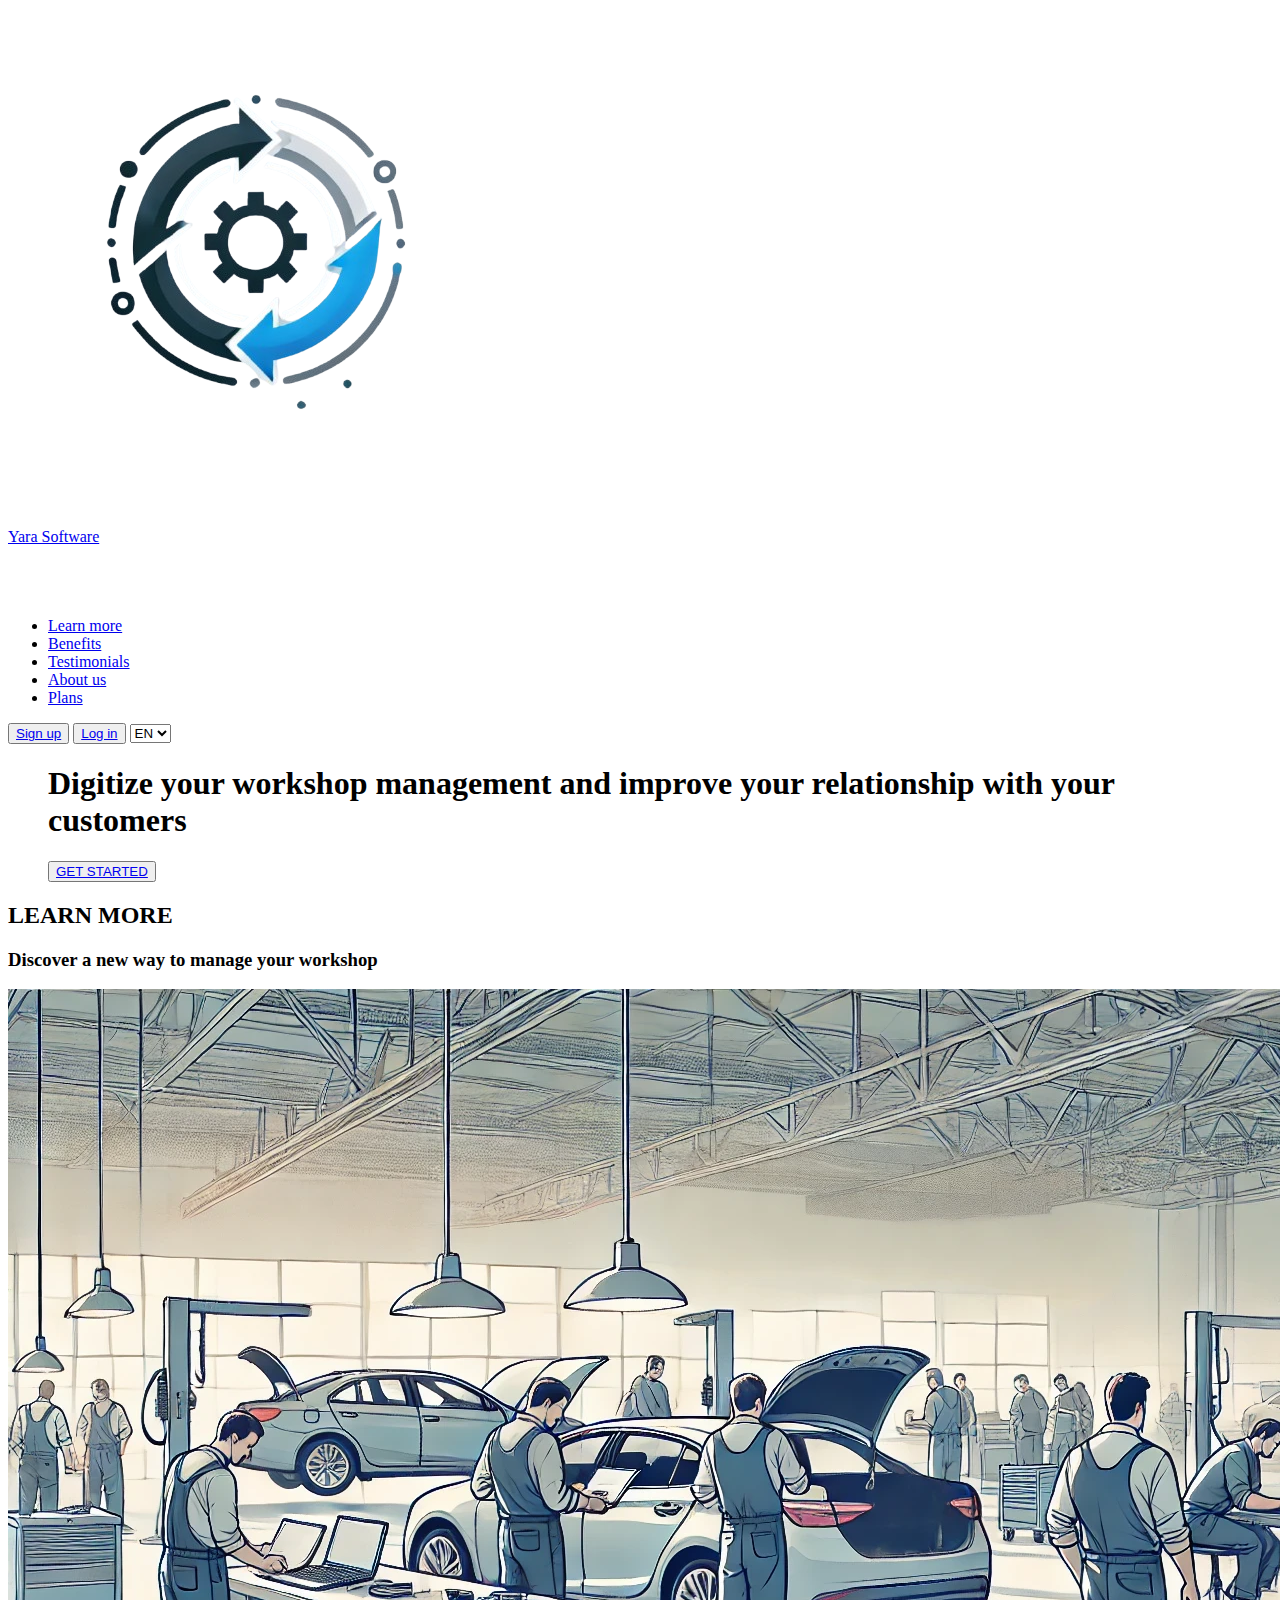
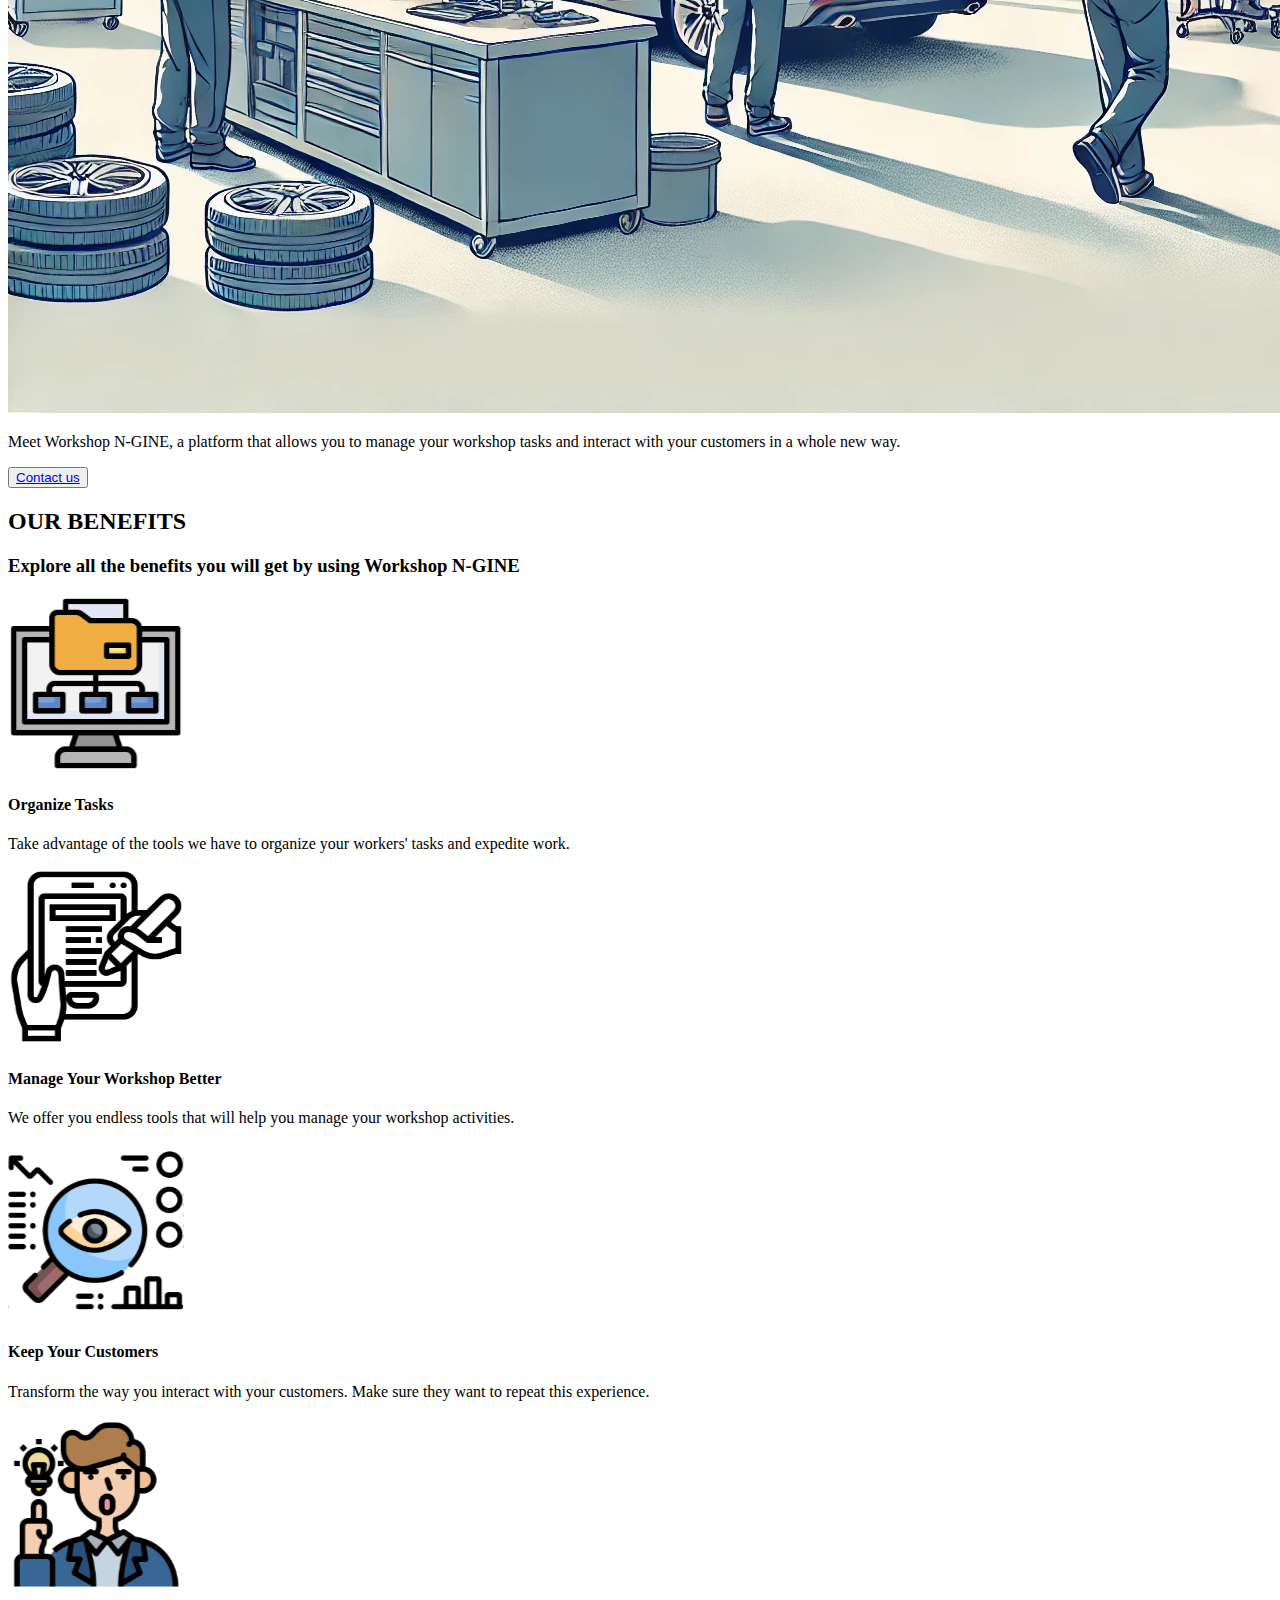
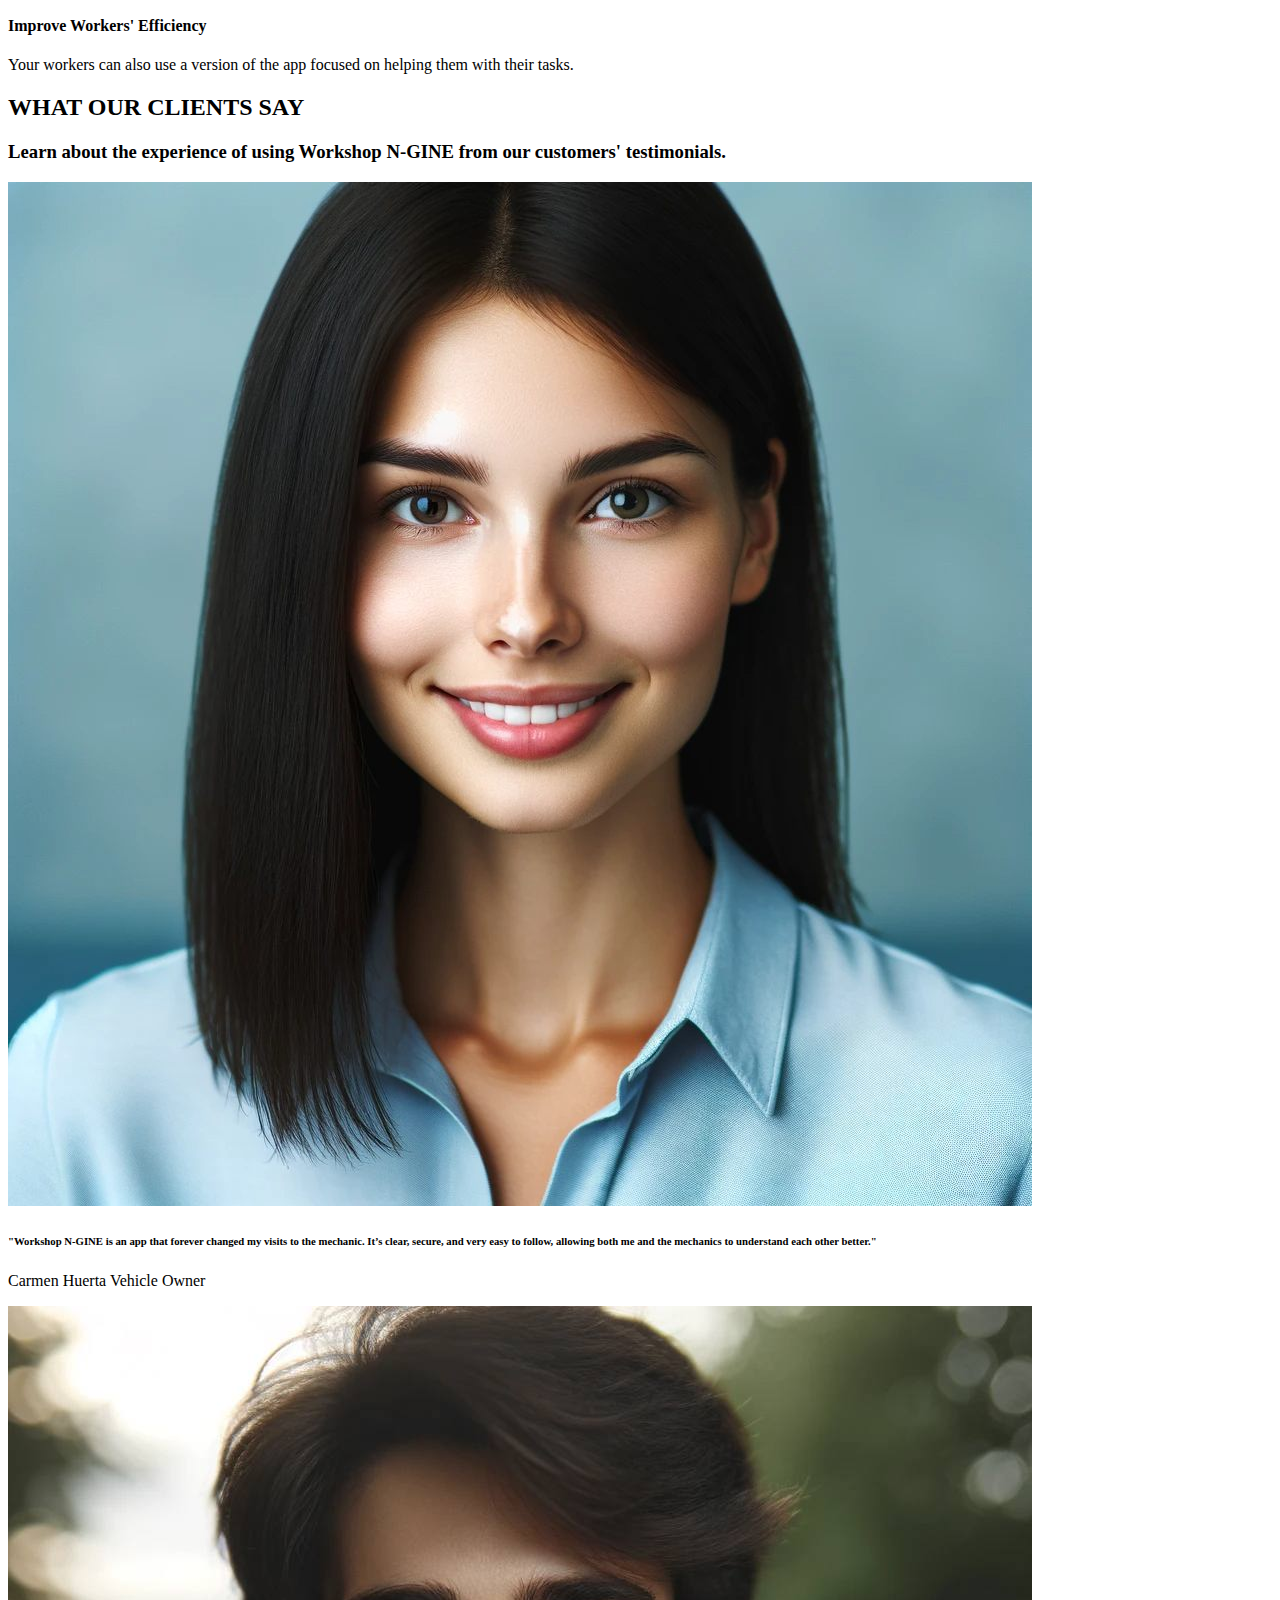
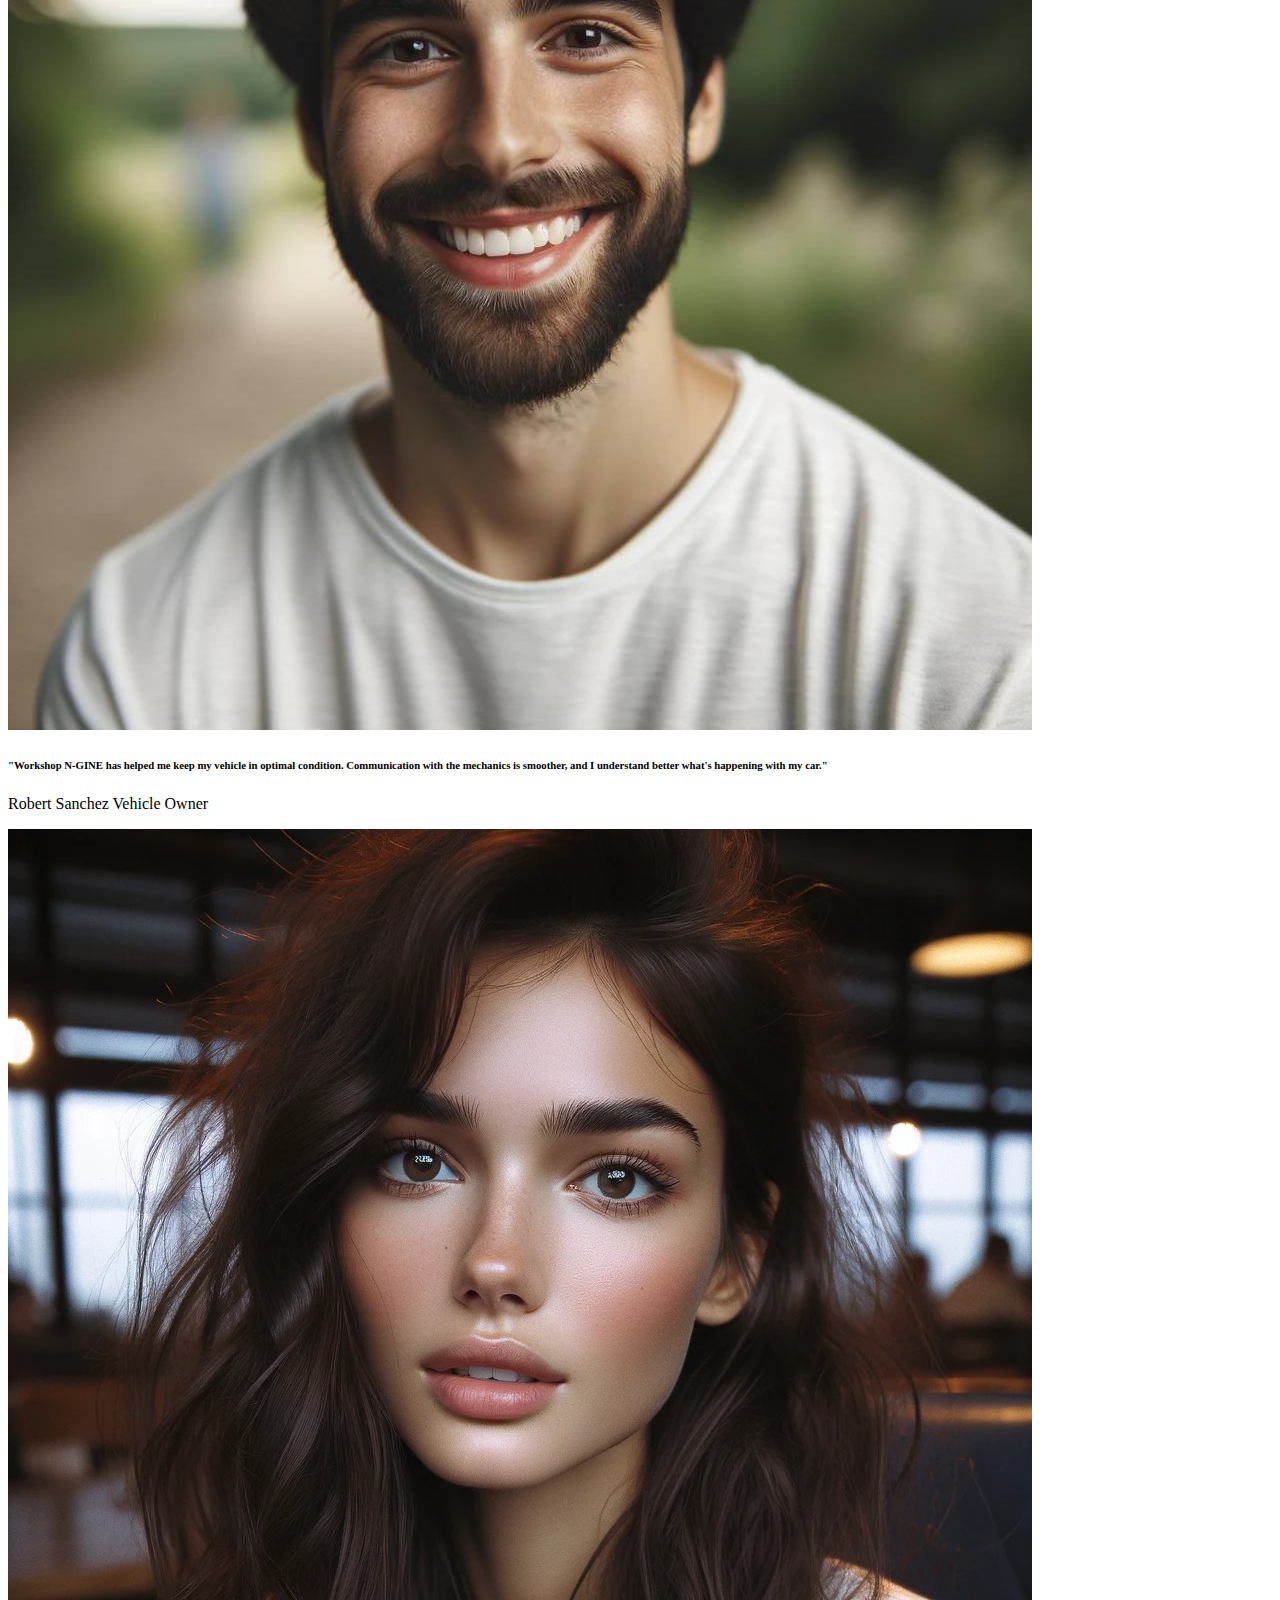
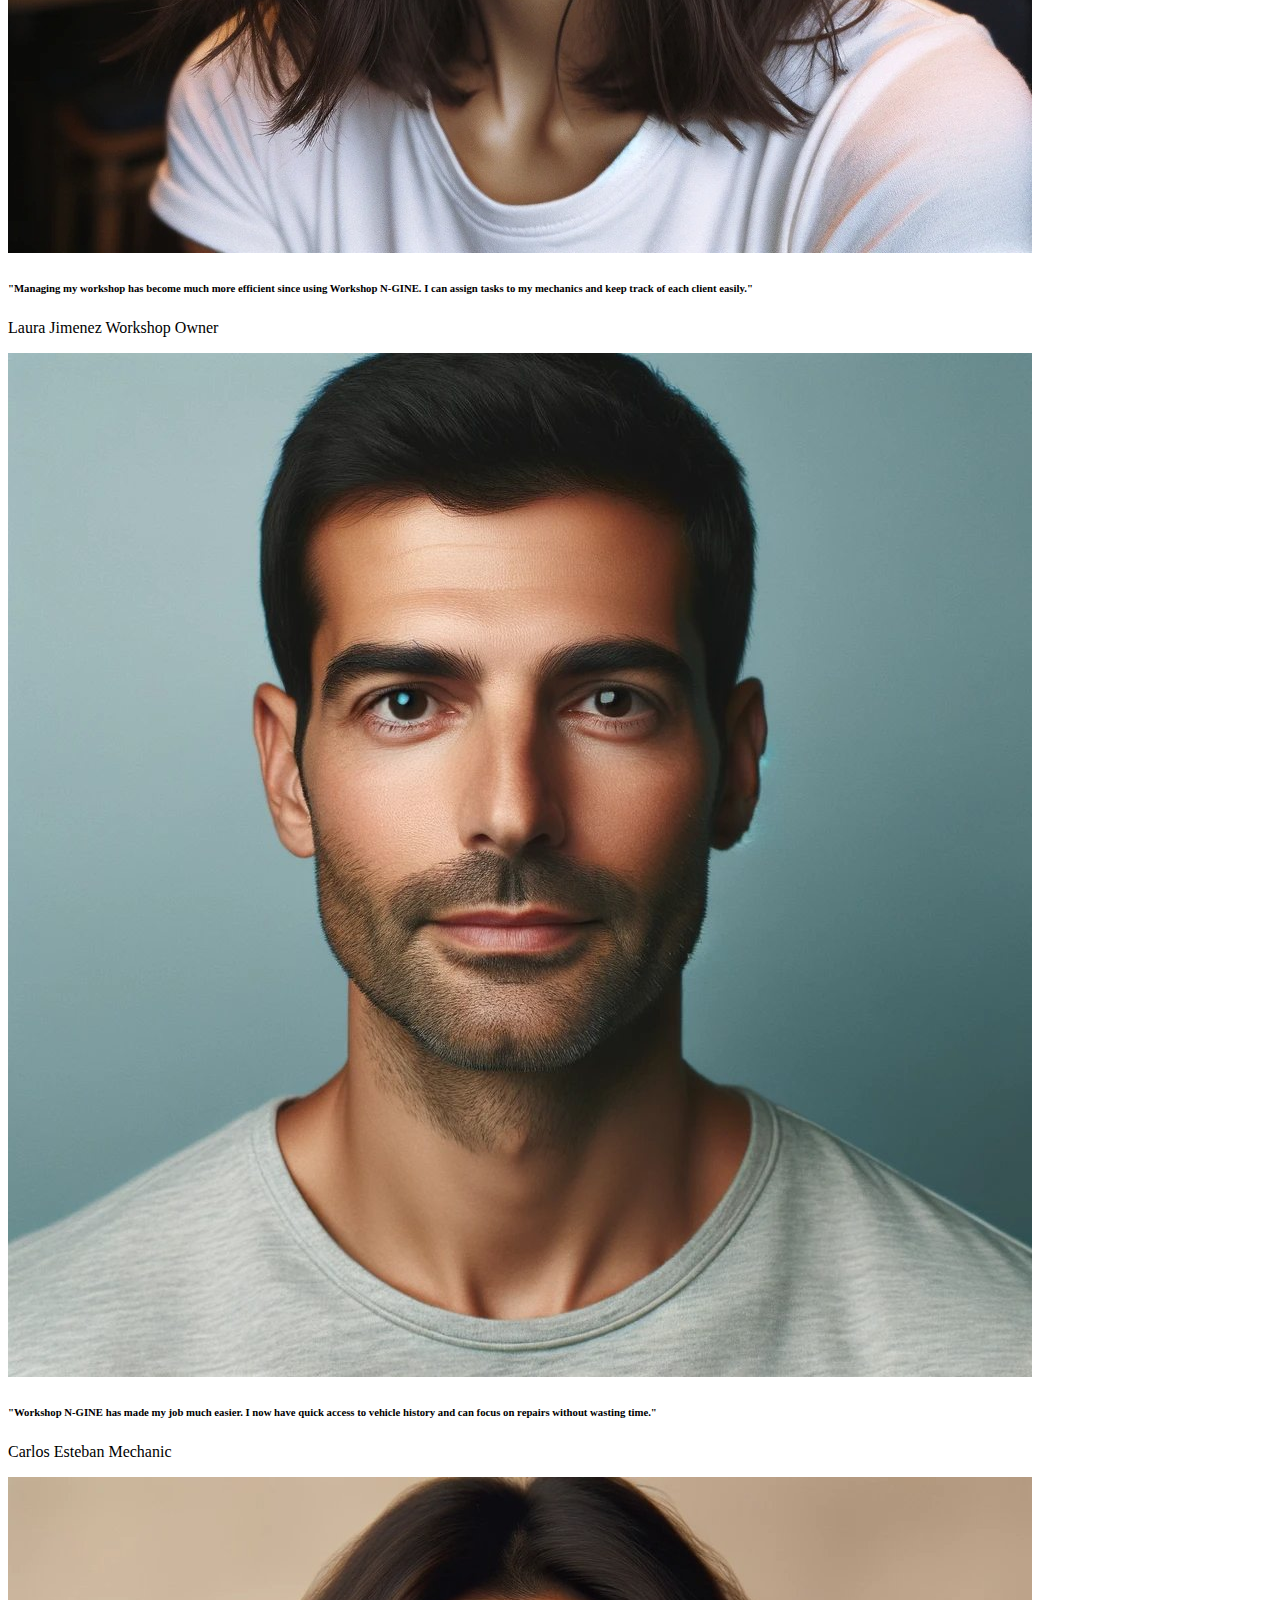
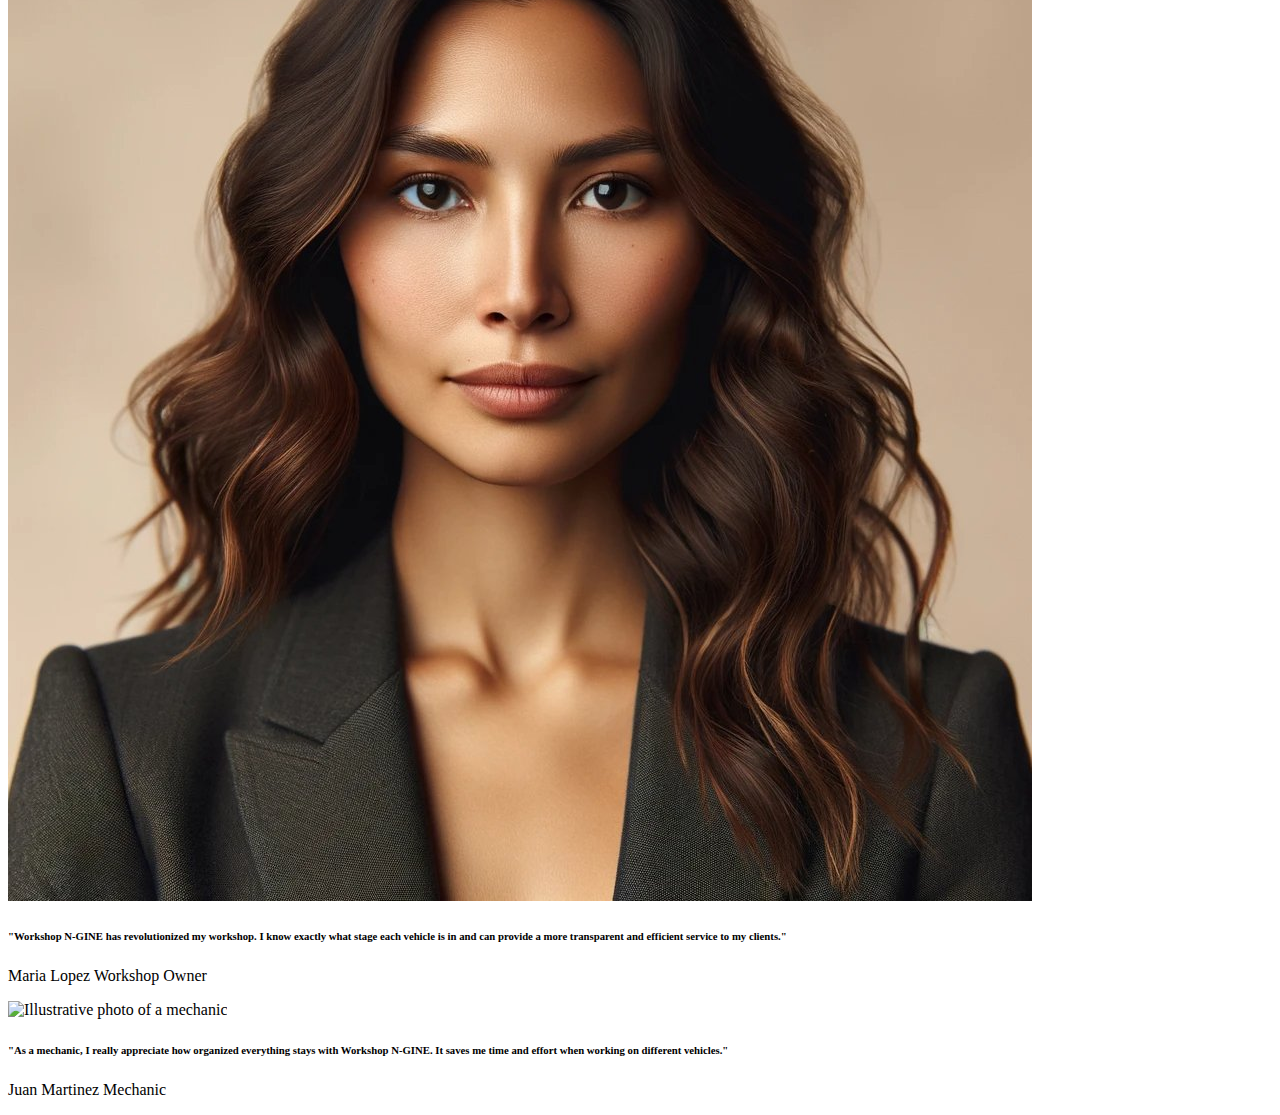
==== public/index.html @ 507a9595 "fix: remove duplicate header tag" ====
<!DOCTYPE html>
<html lang="en">
<head>
    <meta charset="UTF-8">
    <meta name="viewport" content="width=device-width, initial-scale=1.0">
    <meta http-equiv="X-UA-Compatible" content="ie=edge">
    <link rel="stylesheet" href="./css/main.css">
    <link rel="preconnect" href="https://fonts.googleapis.com">
    <link rel="preconnect" href="https://fonts.gstatic.com" crossorigin>
    <link href="https://fonts.googleapis.com/css2?family=Roboto:ital,wght@0,100;0,300;0,400;0,500;0,700;0,900;1,100;1,300;1,400;1,500;1,700;1,900&display=swap" rel="stylesheet">
    <title>Workshop N-GINE</title>
</head>
<body>
    <header class="header"  id="home">
        <nav class="navbar">
            <a class="navbar__logo" href="#home">
                <img src="./assets/img/logo.png" alt="Logo de Workshop N-GINE">
                <p>Yara Software</p>
            </a>
            <img class="navbar__icon-menu" id="display-button" src="./assets/icon/menu.svg" alt="Icon of menu">
            <div class="navbar__complete-list">
                <ul class="navbar__list">
                    <li class="navbar__link"><a href="#learn-more">Learn more</a></li>
                    <li class="navbar__link"><a href="#benefits">Benefits</a></li>
                    <li class="navbar__link"><a href="#testimonials">Testimonials</a></li>
                    <li class="navbar__link"><a href="#about-us">About us</a></li>
                    <li class="navbar__link"><a href="#plan">Plans</a></li>
                </ul>
                <div class="navbar__buttons">
                    <button class="navbar__button navbar__button--white"><a href="/">Sign up</a></button>
                    <button class="navbar__button"><a href="/">Log in</a></button>
                    <label class="language" for="language-select">
                        <select class="language__options" id="language-select">
                            <option class="language__option" value="en">EN</option>
                            <option class="language__option" value="es">ES</option>
                        </select>
                    </label>
                </div>
            </div>
        </nav>
        <figure class="banner">
            <figcaption class="banner__content">
                <h1 class="banner__title">Digitize your workshop management and improve your relationship with your customers</h1>
                <button class="banner__button"><a href="#learn-more">GET STARTED</a></button>
            </figcaption>
        </figure>
    </header>
    <main class="main">
        <section class="know-more" id="learn-more">
            <div class="know-more__header">
                <h2 class="know-more__title">LEARN MORE</h2>
                <h3 class="know-more__subtitle">Discover a new way to manage your workshop</h3>
            </div>
            <img class="know-more__img" src="./assets/img/know-more.webp" alt="Illustrative photo learn more">
            <div class="know-more__content">
                <p class="know-more__info">Meet Workshop N-GINE, a platform that allows you to manage your workshop tasks and interact with your customers in a whole new way.</p>
                <button class="know-more__button"><a href="#contact-us">Contact us</a></button>
            </div>
        </section>
        <section class="our-benefits"  id="benefits">
            <div class="our-benefits__container">
                <div class="our-benefits__header">
                    <h2 class="our-benefits__title">OUR BENEFITS</h2>
                    <h3 class="our-benefits__subtitle">Explore all the benefits you will get by using Workshop N-GINE</h3>
                </div>
                <div class="our-benefits__content">
                    <article class="our-benefits__card">
                        <img class="our-benefits__card-img" src="./assets/img/organize-tasks.svg" alt="illustrative photo of the benefit of organizing tasks">
                        <h4 class="our-benefits__card-title">Organize Tasks</h4>
                        <p class="our-benefits__card-info">Take advantage of the tools we have to organize your workers' tasks and expedite work.</p>
                    </article>
                    <article class="our-benefits__card">
                        <img class="our-benefits__card-img" src="./assets/img/manage-workshop.svg" alt="illustrative photo of the benefit of managing the workshop improvement">
                        <h4 class="our-benefits__card-title">Manage Your Workshop Better</h4>
                        <p class="our-benefits__card-info">We offer you endless tools that will help you manage your workshop activities.</p>
                    </article>
                    <article class="our-benefits__card">
                        <img class="our-benefits__card-img" src="./assets/img/keep-clients.svg" alt="illustrative photo of the benefit of retaining customers">
                        <h4 class="our-benefits__card-title">Keep Your Customers</h4>
                        <p class="our-benefits__card-info">Transform the way you interact with your customers. Make sure they want to repeat this experience.</p>
                    </article>
                    <article class="our-benefits__card">
                        <img class="our-benefits__card-img" src="./assets/img/improve-worker-efficiency.svg" alt="illustrative photo of the benefit of improving mechanics' efficiency">
                        <h4 class="our-benefits__card-title">Improve Workers' Efficiency</h4>
                        <p class="our-benefits__card-info">Your workers can also use a version of the app focused on helping them with their tasks.</p>
                    </article>
                </div>
            </div>
        </section>
        <section class="testimonials" id="testimonials">
            <div class="testimonials__header">
                <h2 class="testimonials__title">WHAT OUR CLIENTS SAY</h2>
                <h3 class="testimonials__subtitle">Learn about the experience of using Workshop N-GINE from our customers' testimonials.</h3>
            </div>
            <div class="testimonials__content">
                <article class="testimonials__card">
                    <img class="testimonials__person-photo" src="./assets/img/testimonial1.jpg" alt="Illustrative photo of a beneficiary">
                    <h6 class="testimonials__comment">"Workshop N-GINE is an app that forever changed my visits to the mechanic. It’s clear, secure, and very easy to follow, allowing both me and the mechanics to understand each other better."</h6>
                    <p class="testimonials__person">
                        <span>Carmen Huerta</span>
                        <span>Vehicle Owner</span>
                    </p>
                </article>
                <article class="testimonials__card">
                    <img class="testimonials__person-photo" src="./assets/img/testimonial2.jpg" alt="Illustrative photo of a vehicle owner">
                    <h6 class="testimonials__comment">"Workshop N-GINE has helped me keep my vehicle in optimal condition. Communication with the mechanics is smoother, and I understand better what's happening with my car."</h6>
                    <p class="testimonials__person">
                        <span>Robert Sanchez</span>
                        <span>Vehicle Owner</span>
                    </p>
                </article>
                <article class="testimonials__card">
                    <img class="testimonials__person-photo" src="./assets/img/testimonial3.jpg" alt="Illustrative photo of a workshop owner">
                    <h6 class="testimonials__comment">"Managing my workshop has become much more efficient since using Workshop N-GINE. I can assign tasks to my mechanics and keep track of each client easily."</h6>
                    <p class="testimonials__person">
                        <span>Laura Jimenez</span>
                        <span>Workshop Owner</span>
                    </p>
                </article>
                <article class="testimonials__card">
                    <img class="testimonials__person-photo" src="./assets/img/testimonial4.jpg" alt="Illustrative photo of a mechanic">
                    <h6 class="testimonials__comment">"Workshop N-GINE has made my job much easier. I now have quick access to vehicle history and can focus on repairs without wasting time."</h6>
                    <p class="testimonials__person">
                        <span>Carlos Esteban</span>
                        <span>Mechanic</span>
                    </p>
                </article>
                <article class="testimonials__card">
                    <img class="testimonials__person-photo" src="./assets/img/testimonial5.jpg" alt="Illustrative photo of a workshop owner">
                    <h6 class="testimonials__comment">"Workshop N-GINE has revolutionized my workshop. I know exactly what stage each vehicle is in and can provide a more transparent and efficient service to my clients."</h6>
                    <p class="testimonials__person">
                        <span>Maria Lopez</span>
                        <span>Workshop Owner</span>
                    </p>
                </article>
                <article class="testimonials__card">
                    <img class="testimonials__person-photo" src="https://thispersondoesnotexist.com/" alt="Illustrative photo of a mechanic">
                    <h6 class="testimonials__comment">"As a mechanic, I really appreciate how organized everything stays with Workshop N-GINE. It saves me time and effort when working on different vehicles."</h6>
                    <p class="testimonials__person">
                        <span>Juan Martinez</span>
                        <span>Mechanic</span>
                    </p>
                </article>
            </div>
        </section>
    </main>
    <script type="module" src="./js/main.js"></script>
</body>
</html>
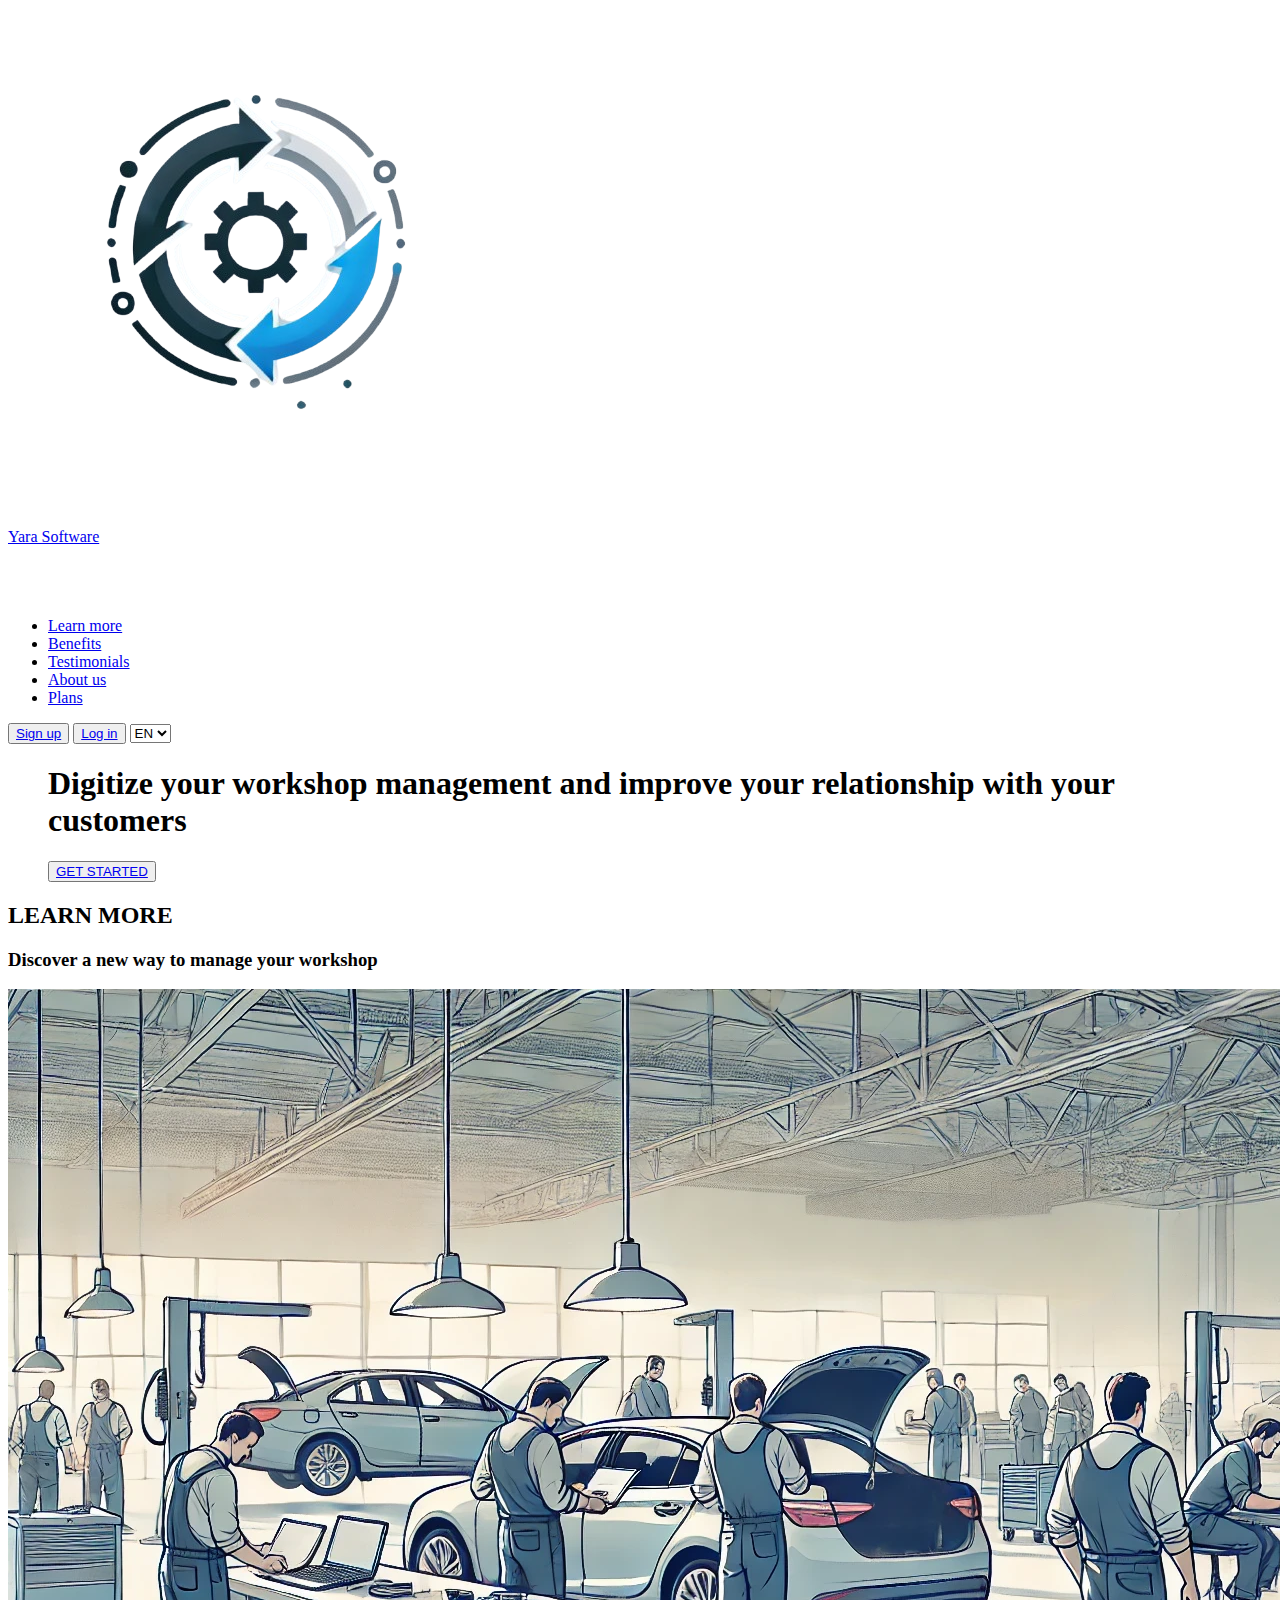
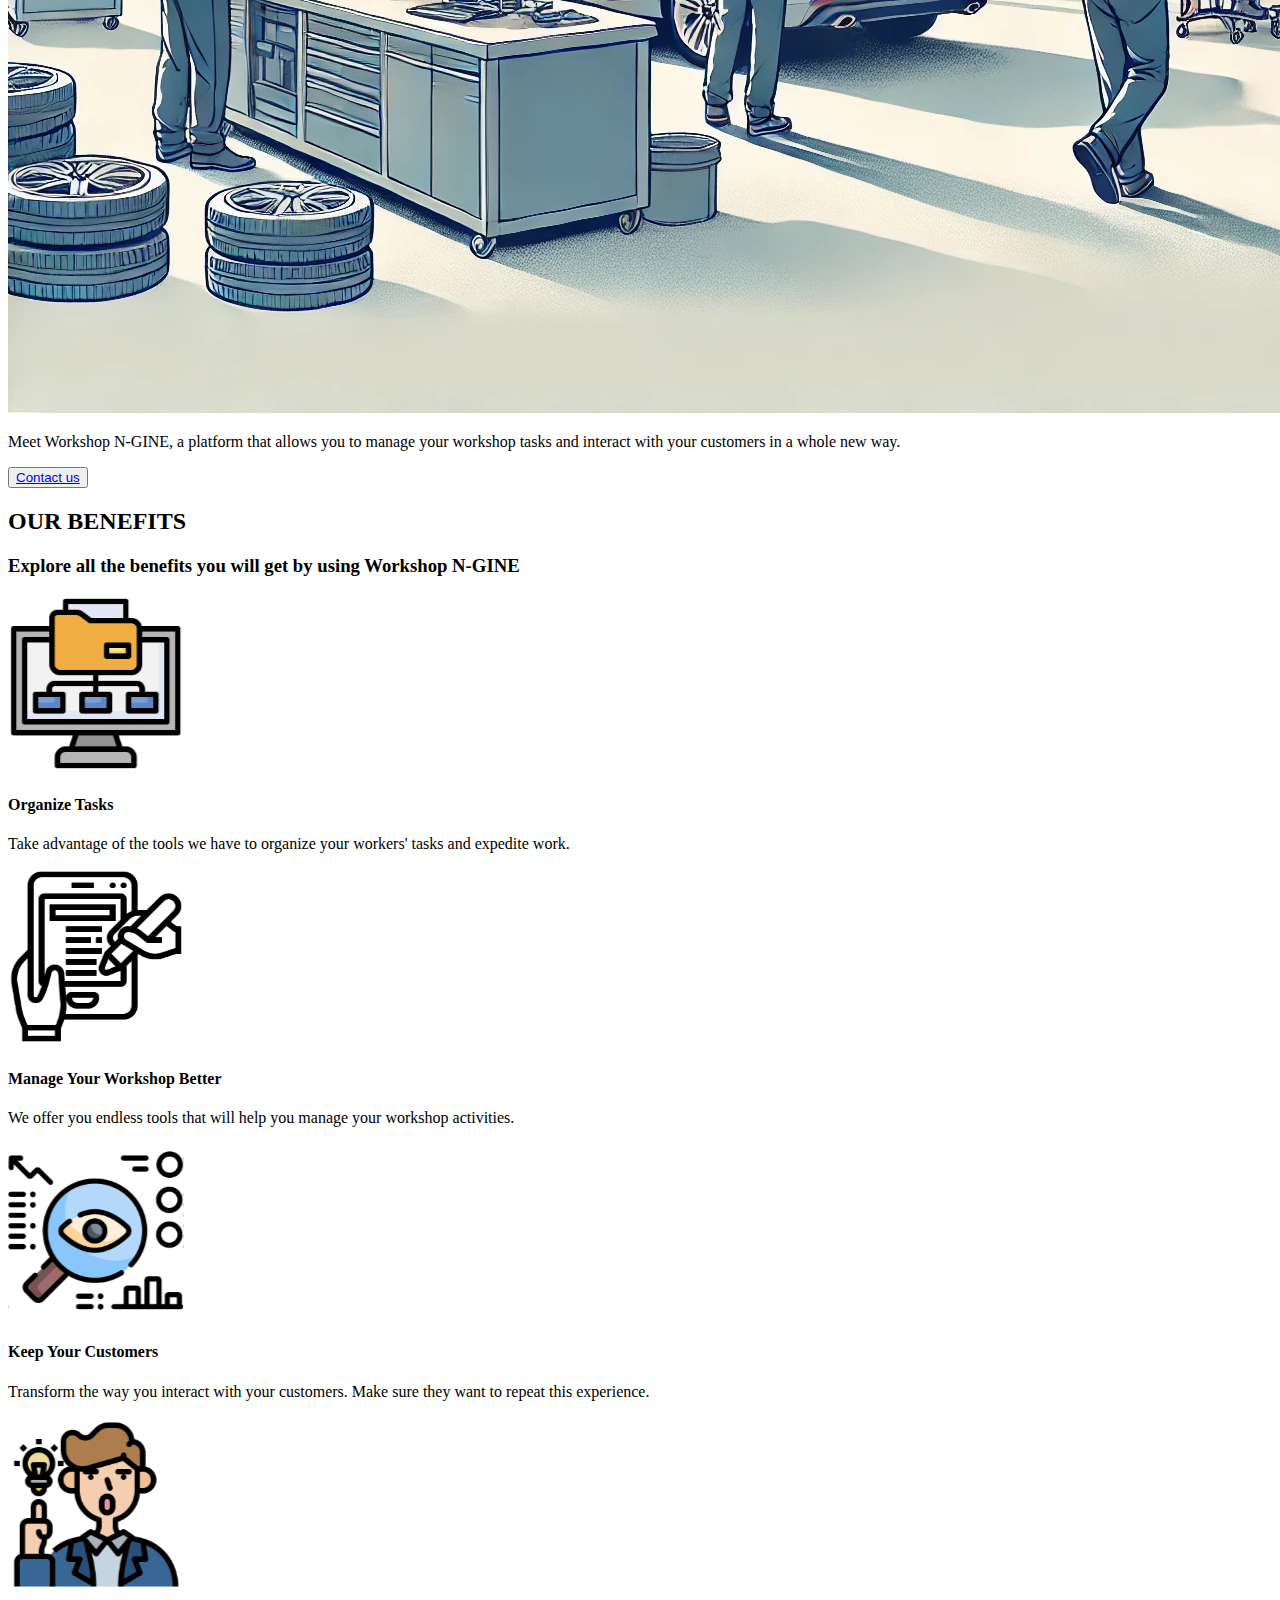
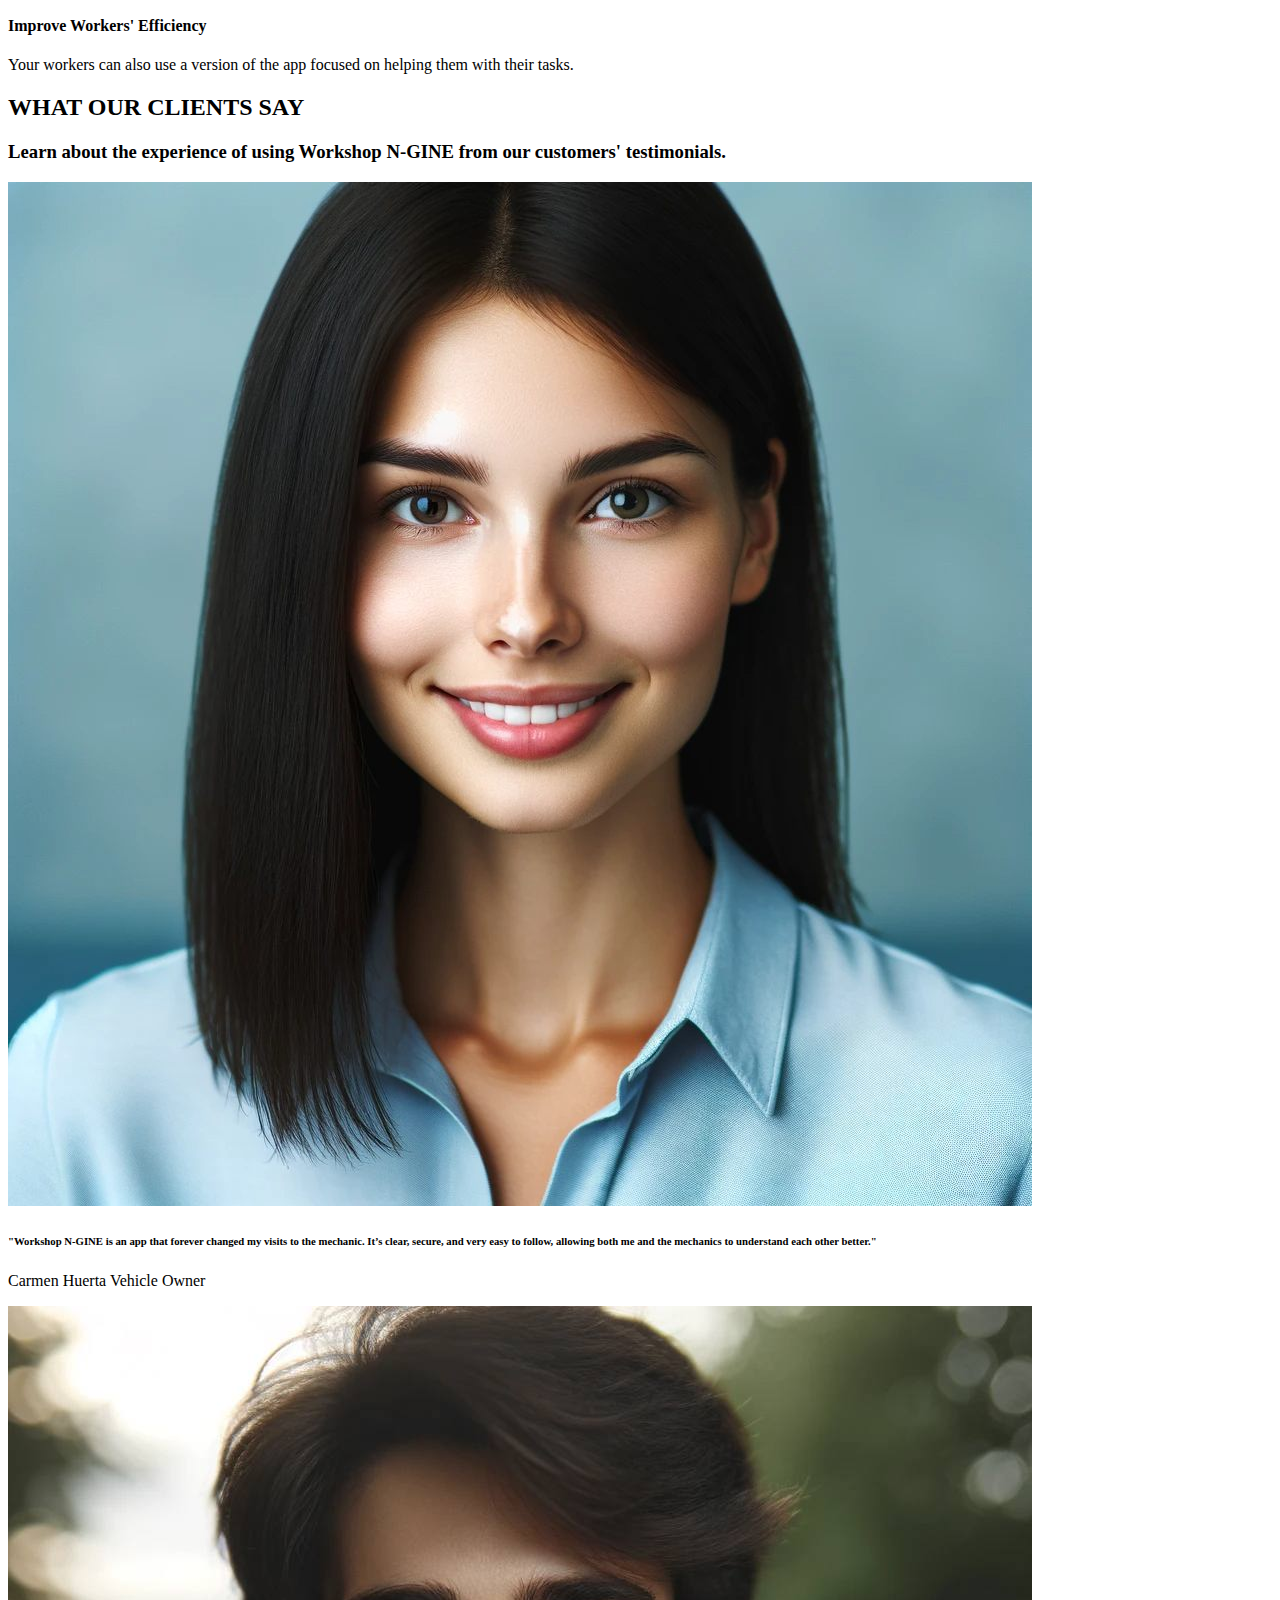
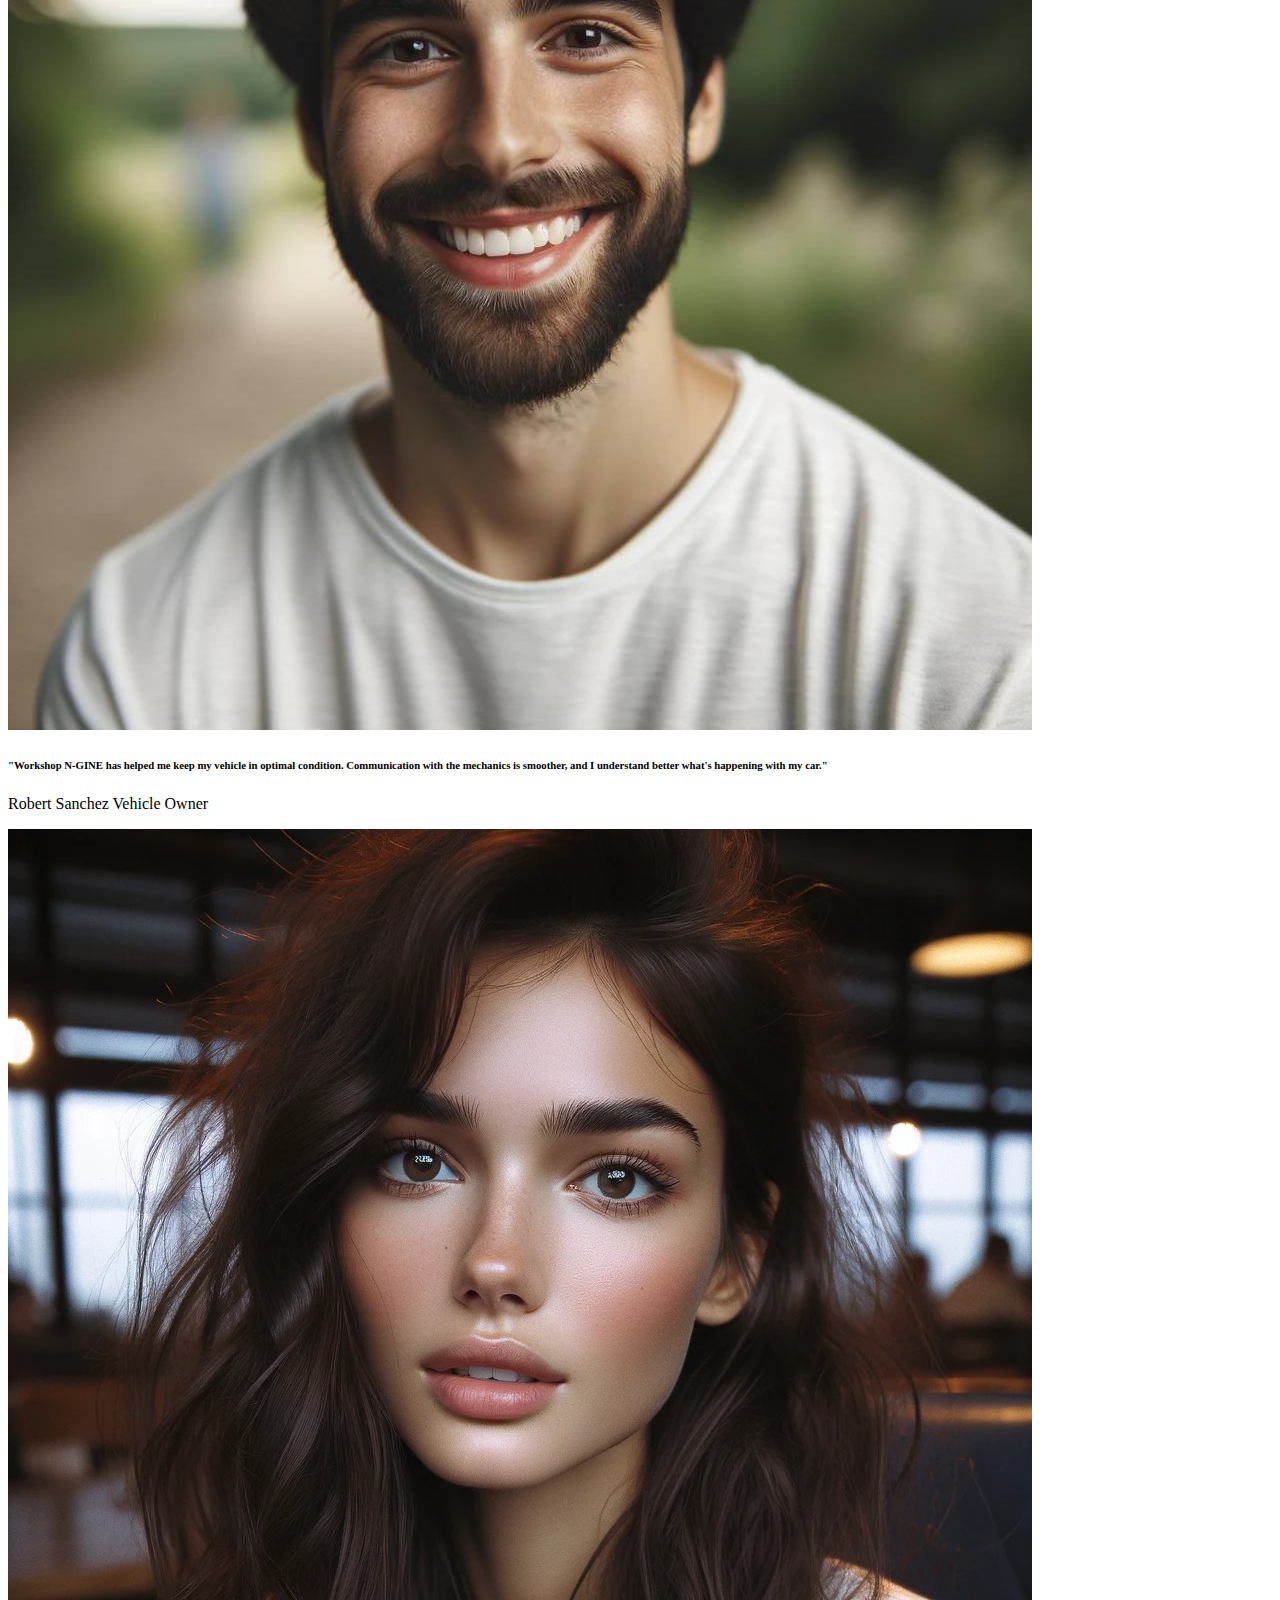
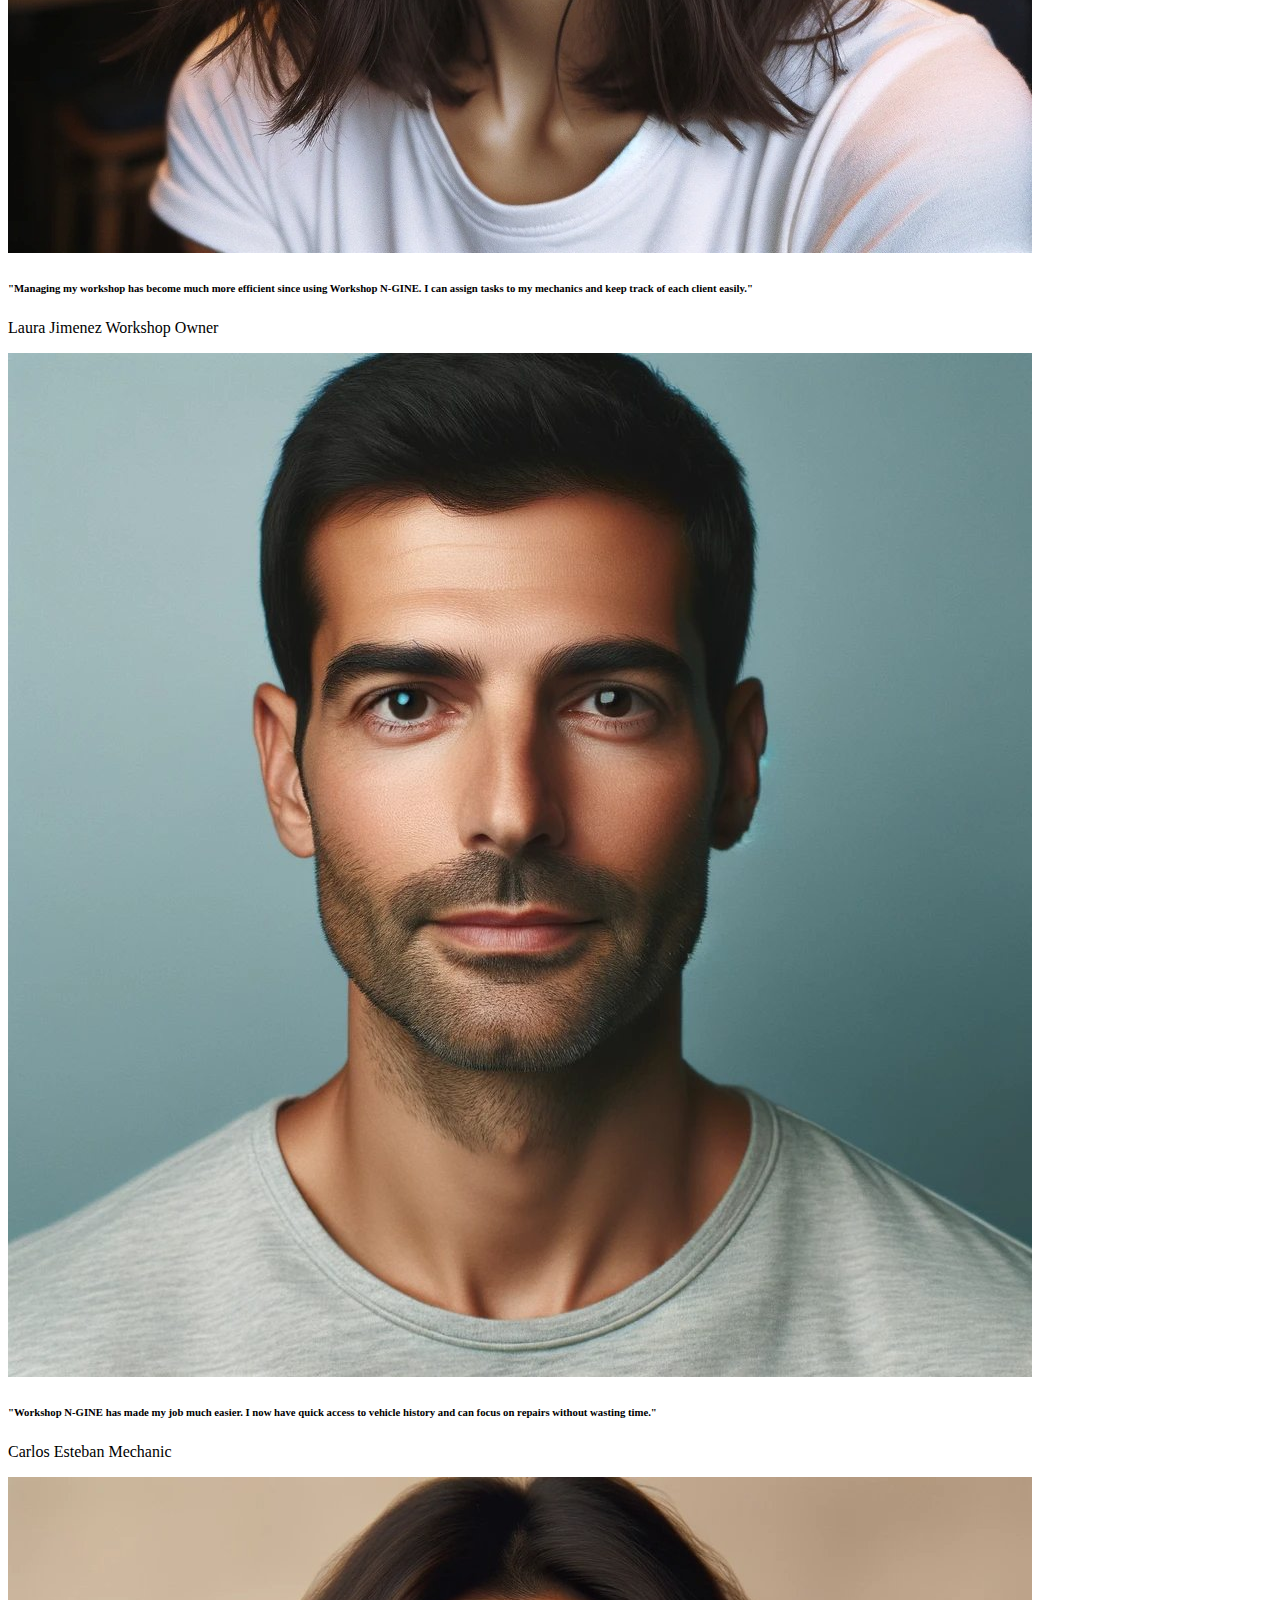
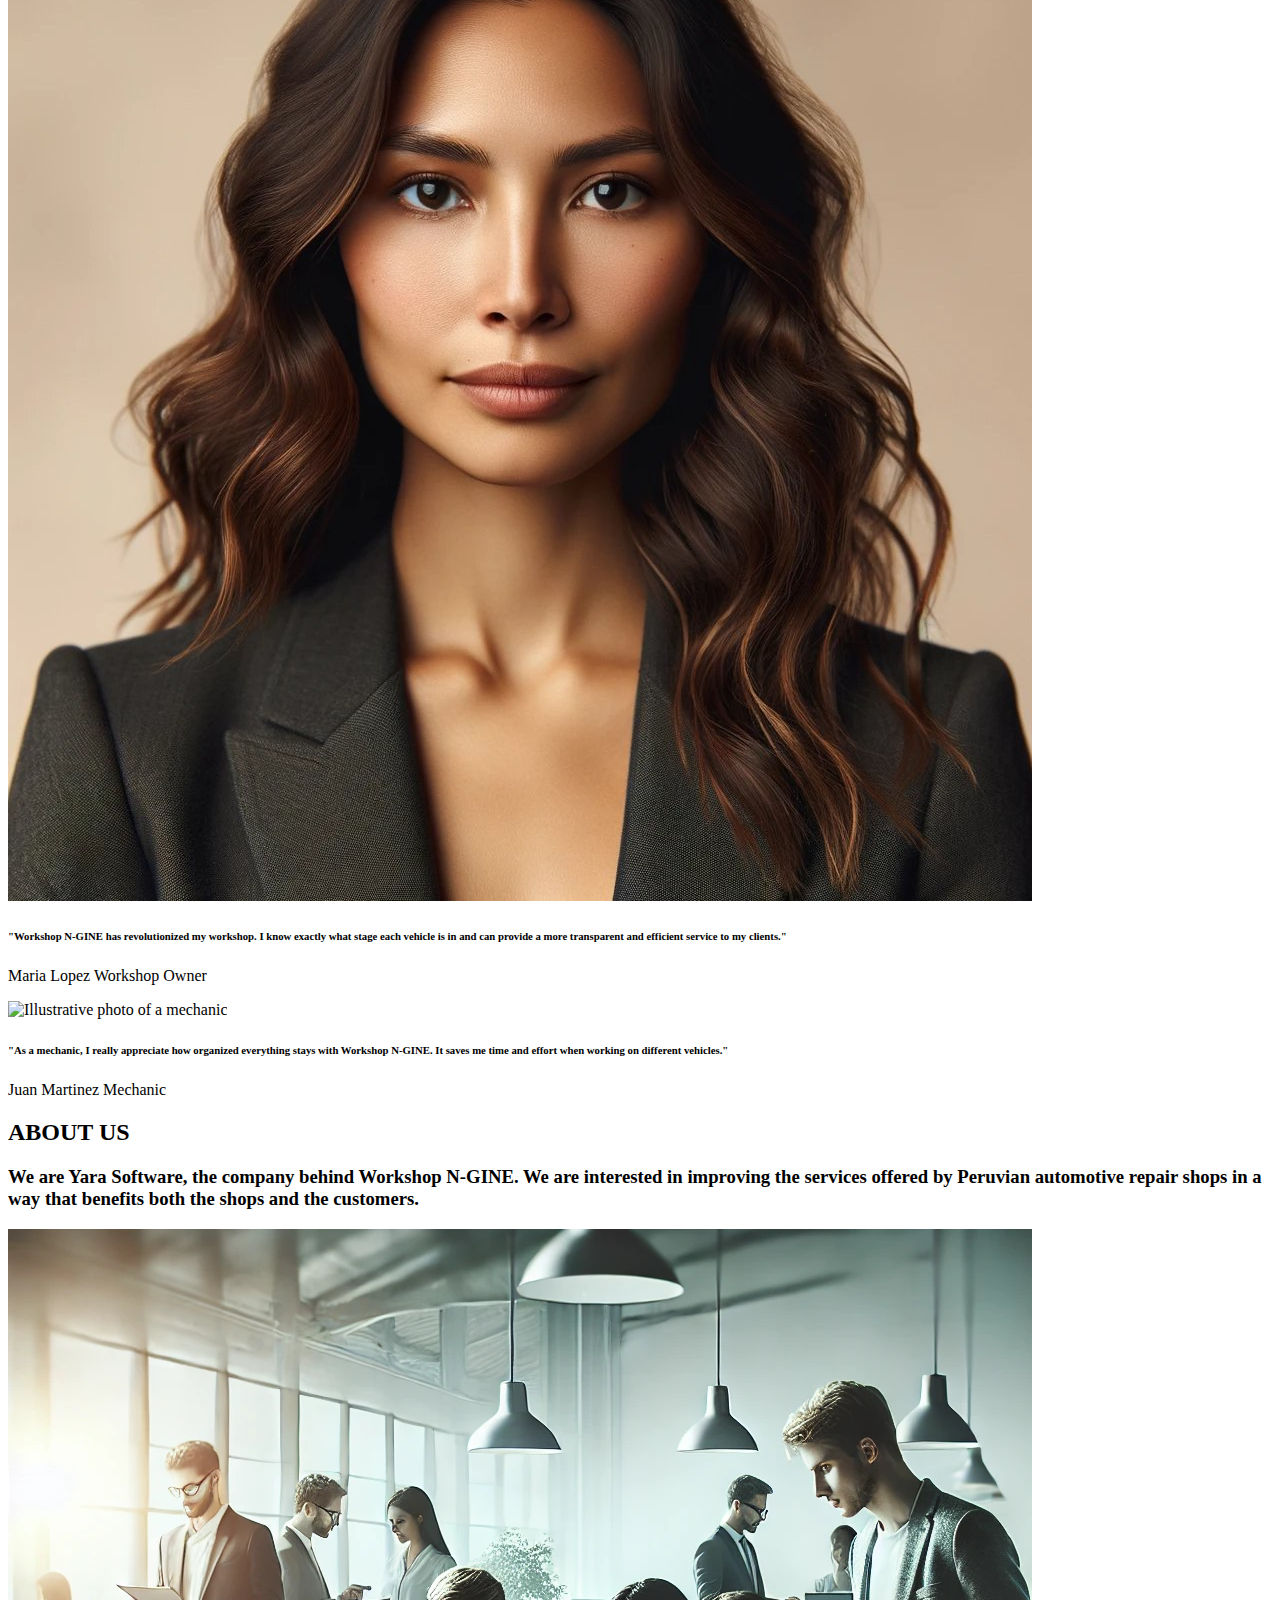
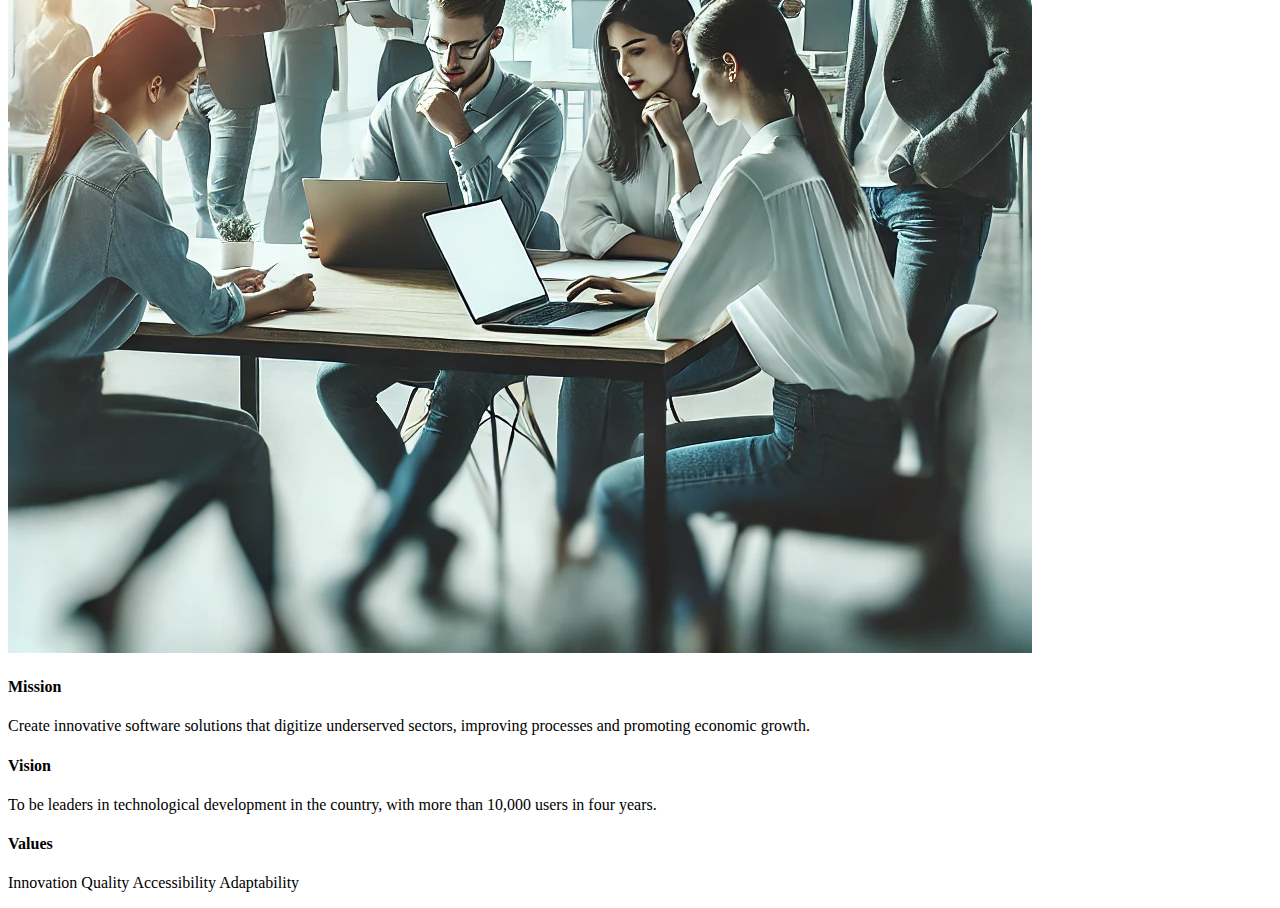
==== commit 671e481e: "feat: add about us section with mission, vision, and values cards" ====
--- a/public/index.html
+++ b/public/index.html
@@ -143,6 +143,46 @@
                 </article>
             </div>
         </section>
+        <section class="about-us" id="about-us">
+            <div class="about-us__container">
+                <div class="about-us__content">
+                    <h2 class="about-us__title">ABOUT US</h2>
+                    <h3 class="about-us__info">We are Yara Software, the company behind Workshop N-GINE. We are interested in improving the services offered by Peruvian automotive repair shops in a way that benefits both the shops and the customers.</h3>
+                </div>
+                <img class="about-us__img" src="./assets/img/about-us.webp" alt="Illustrative photo of the Yara Software team">
+                <div class="about-us__details">
+                    <div class="about-us__card">
+                        <div class="about-us__front">
+                            <h4>Mission</h4>
+                        </div>
+                        <div class="about-us__back">
+                            <p>Create innovative software solutions that digitize underserved sectors, improving processes and promoting economic growth.</p>
+                        </div>
+                    </div>
+                    <div class="about-us__card">
+                        <div class="about-us__front">
+                            <h4>Vision</h4>
+                        </div>
+                        <div class="about-us__back">
+                            <p>To be leaders in technological development in the country, with more than 10,000 users in four years.</p>
+                        </div>
+                    </div>
+                    <div class="about-us__card">
+                        <div class="about-us__front">
+                            <h4>Values</h4>
+                        </div>
+                        <div class="about-us__back">
+                            <p>
+                                <span>Innovation</span>
+                                <span>Quality</span>
+                                <span>Accessibility</span>
+                                <span>Adaptability</span>
+                            </p>
+                        </div>
+                    </div>
+                </div>
+            </div>
+        </section>
     </main>
     <script type="module" src="./js/main.js"></script>
 </body>
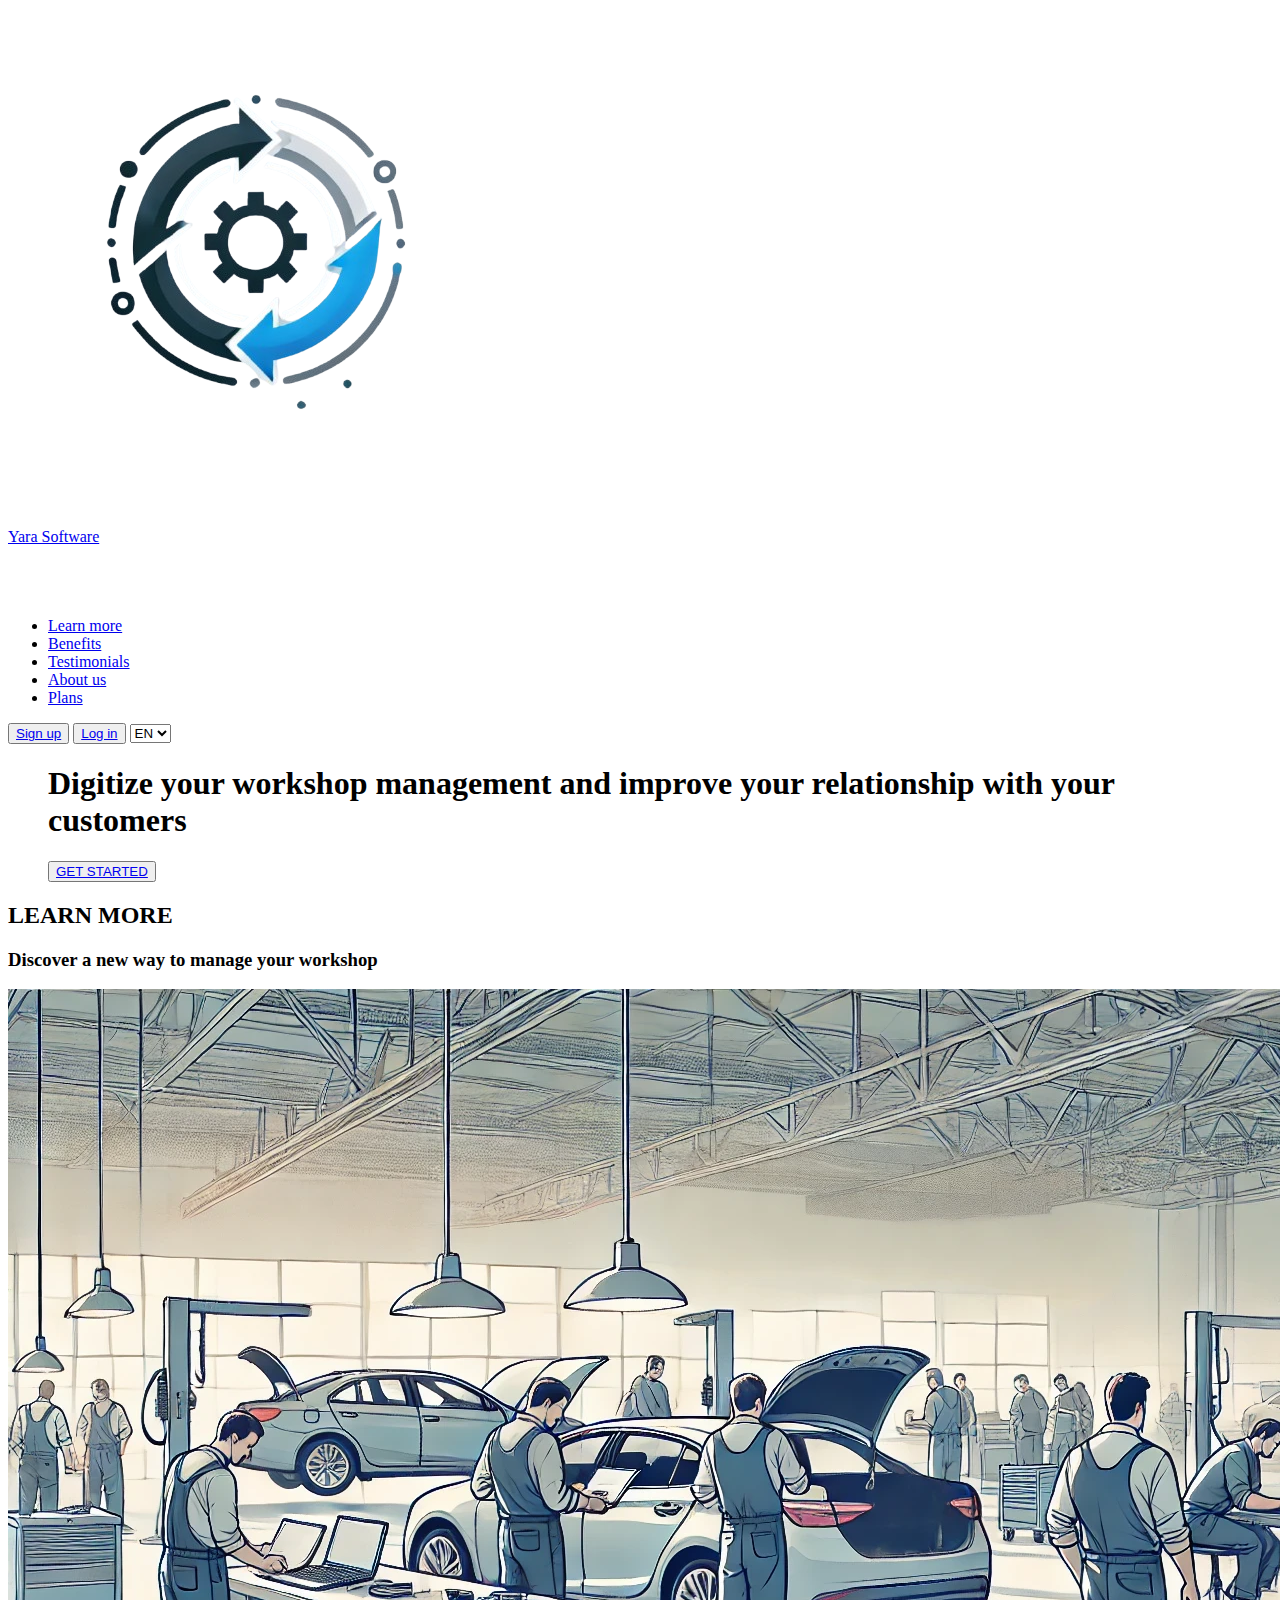
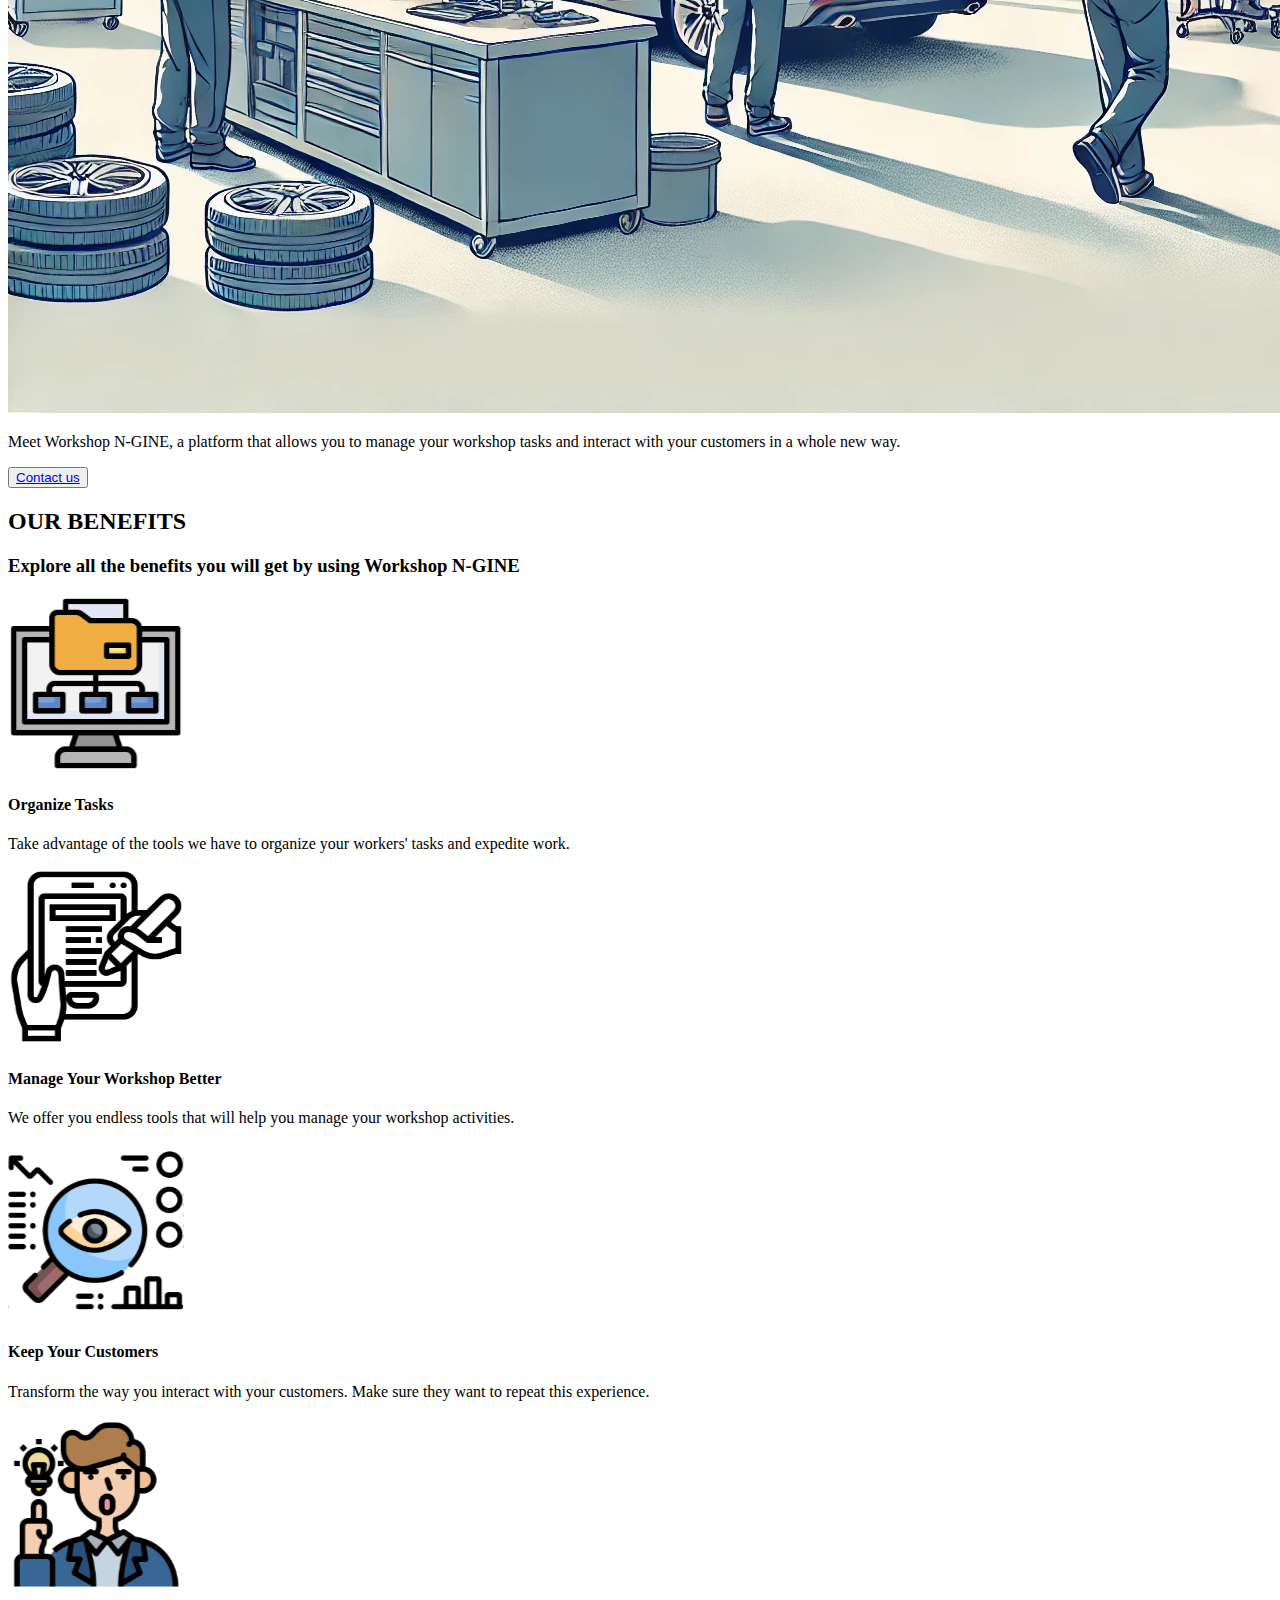
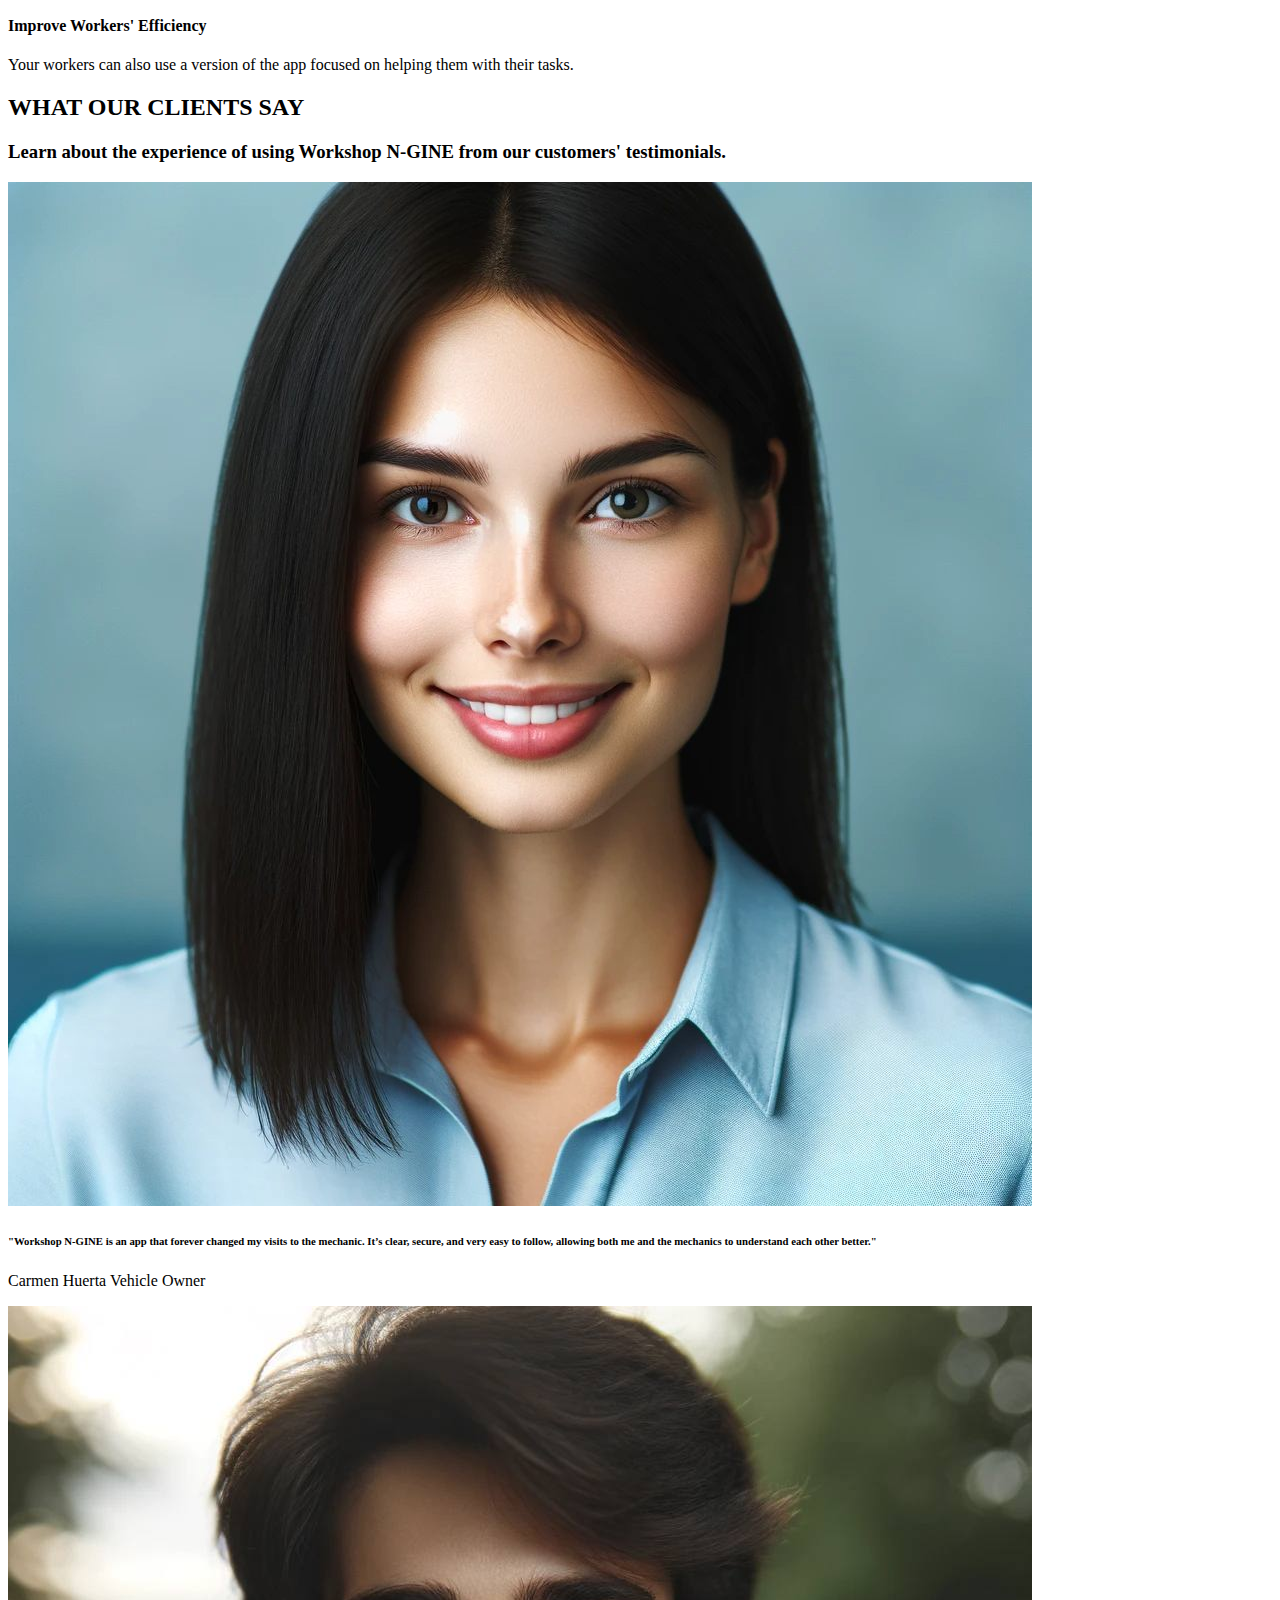
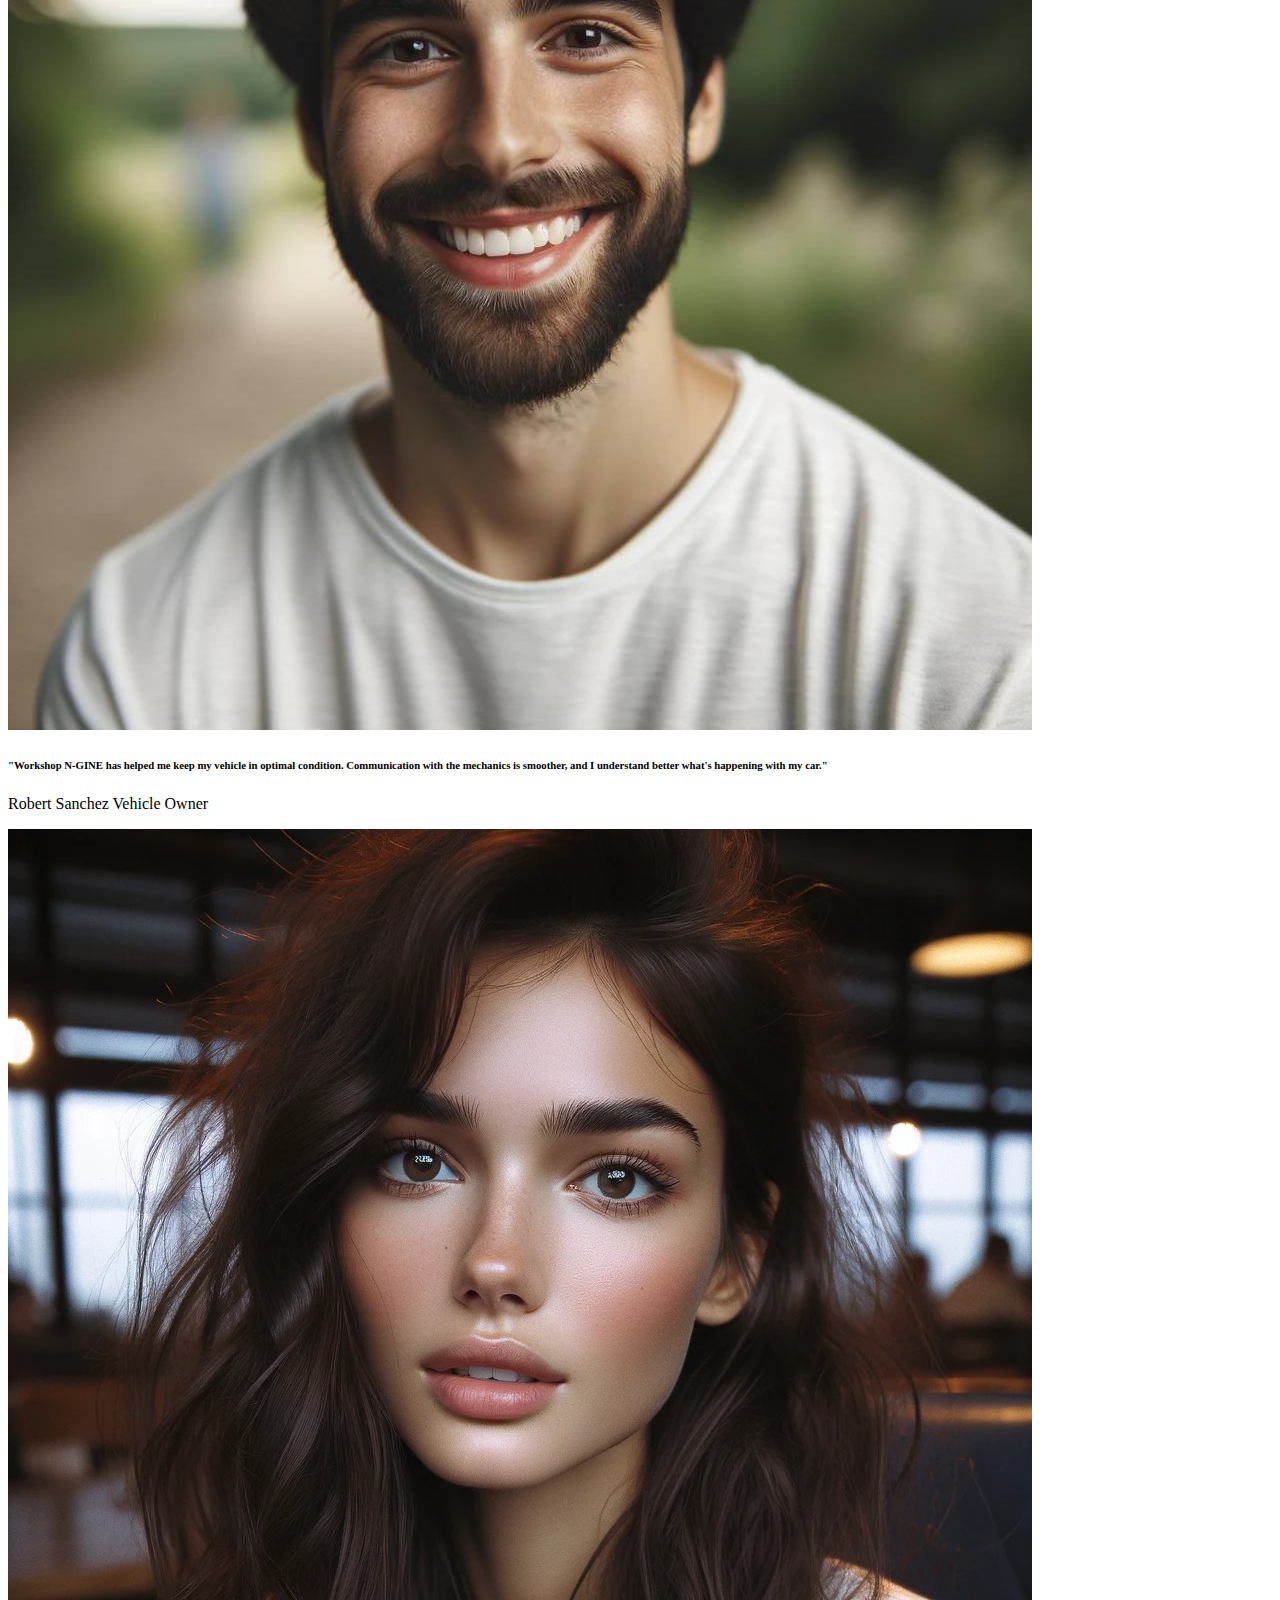
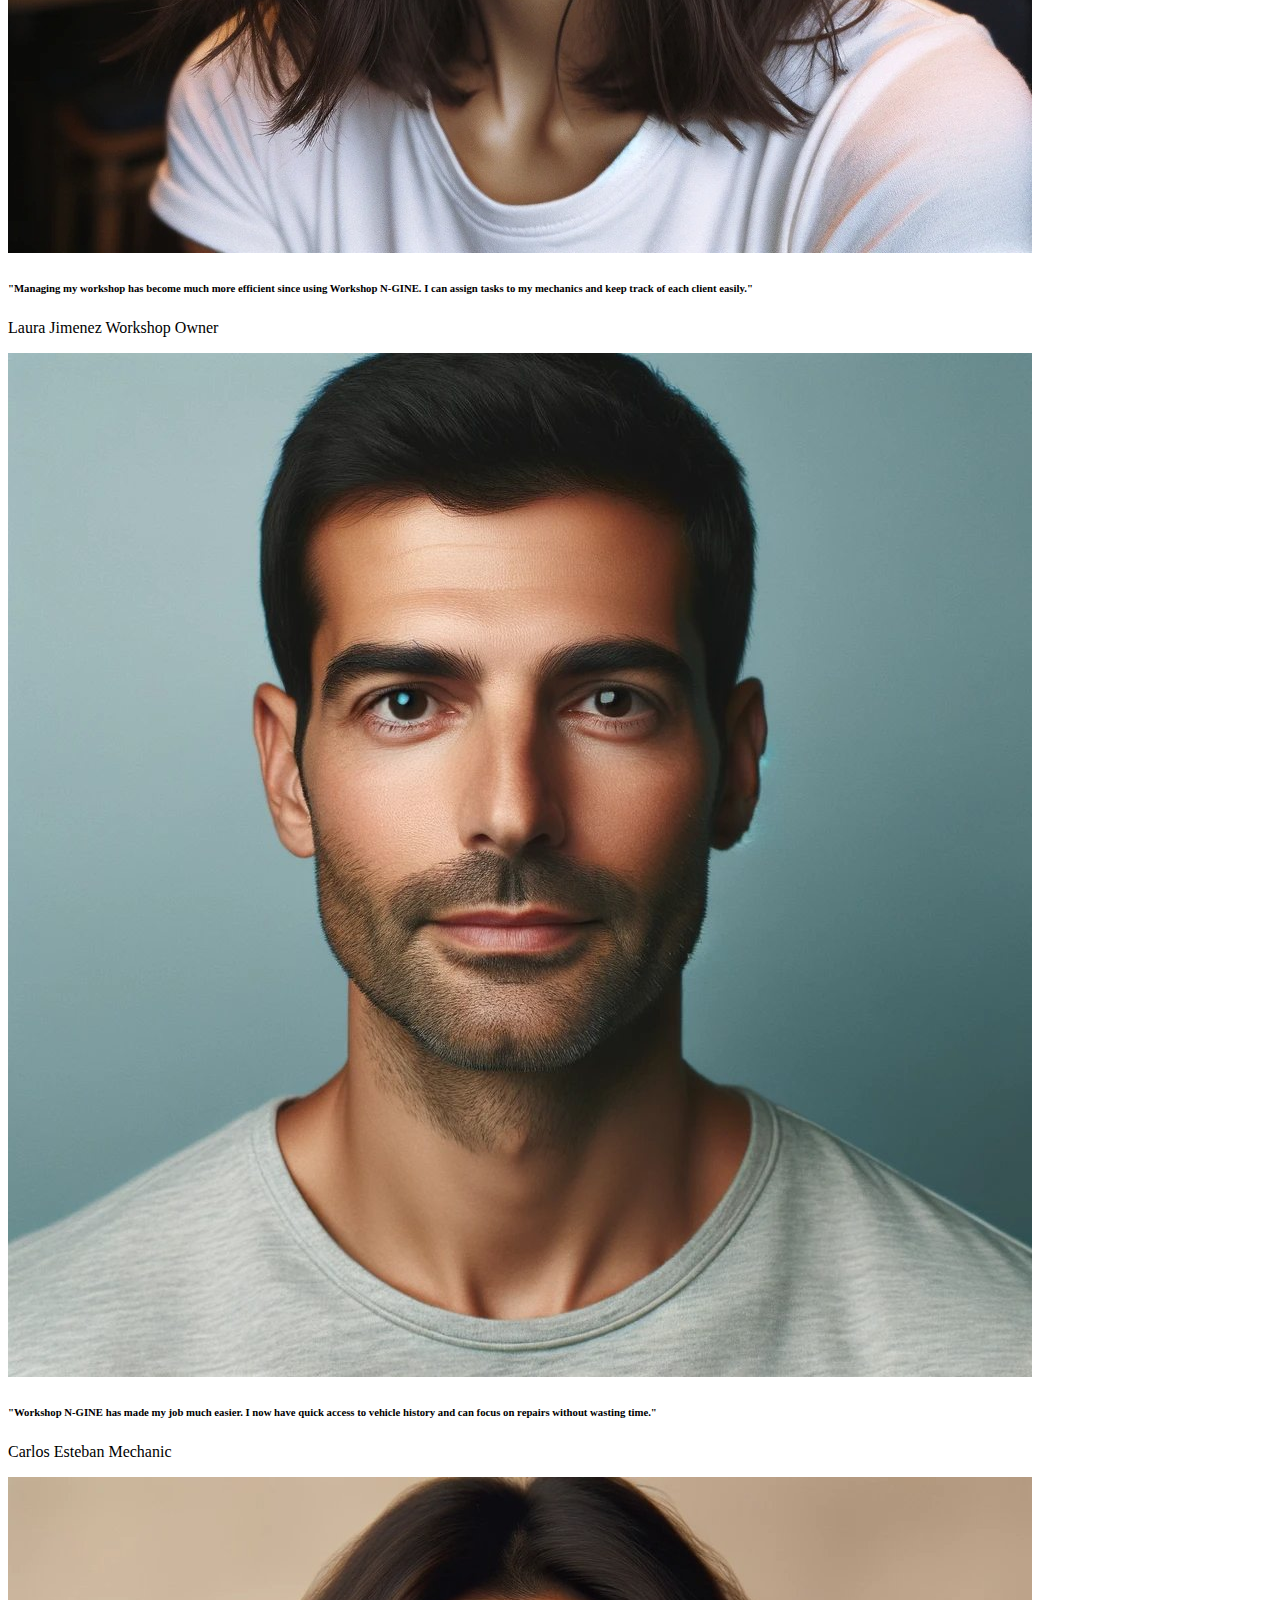
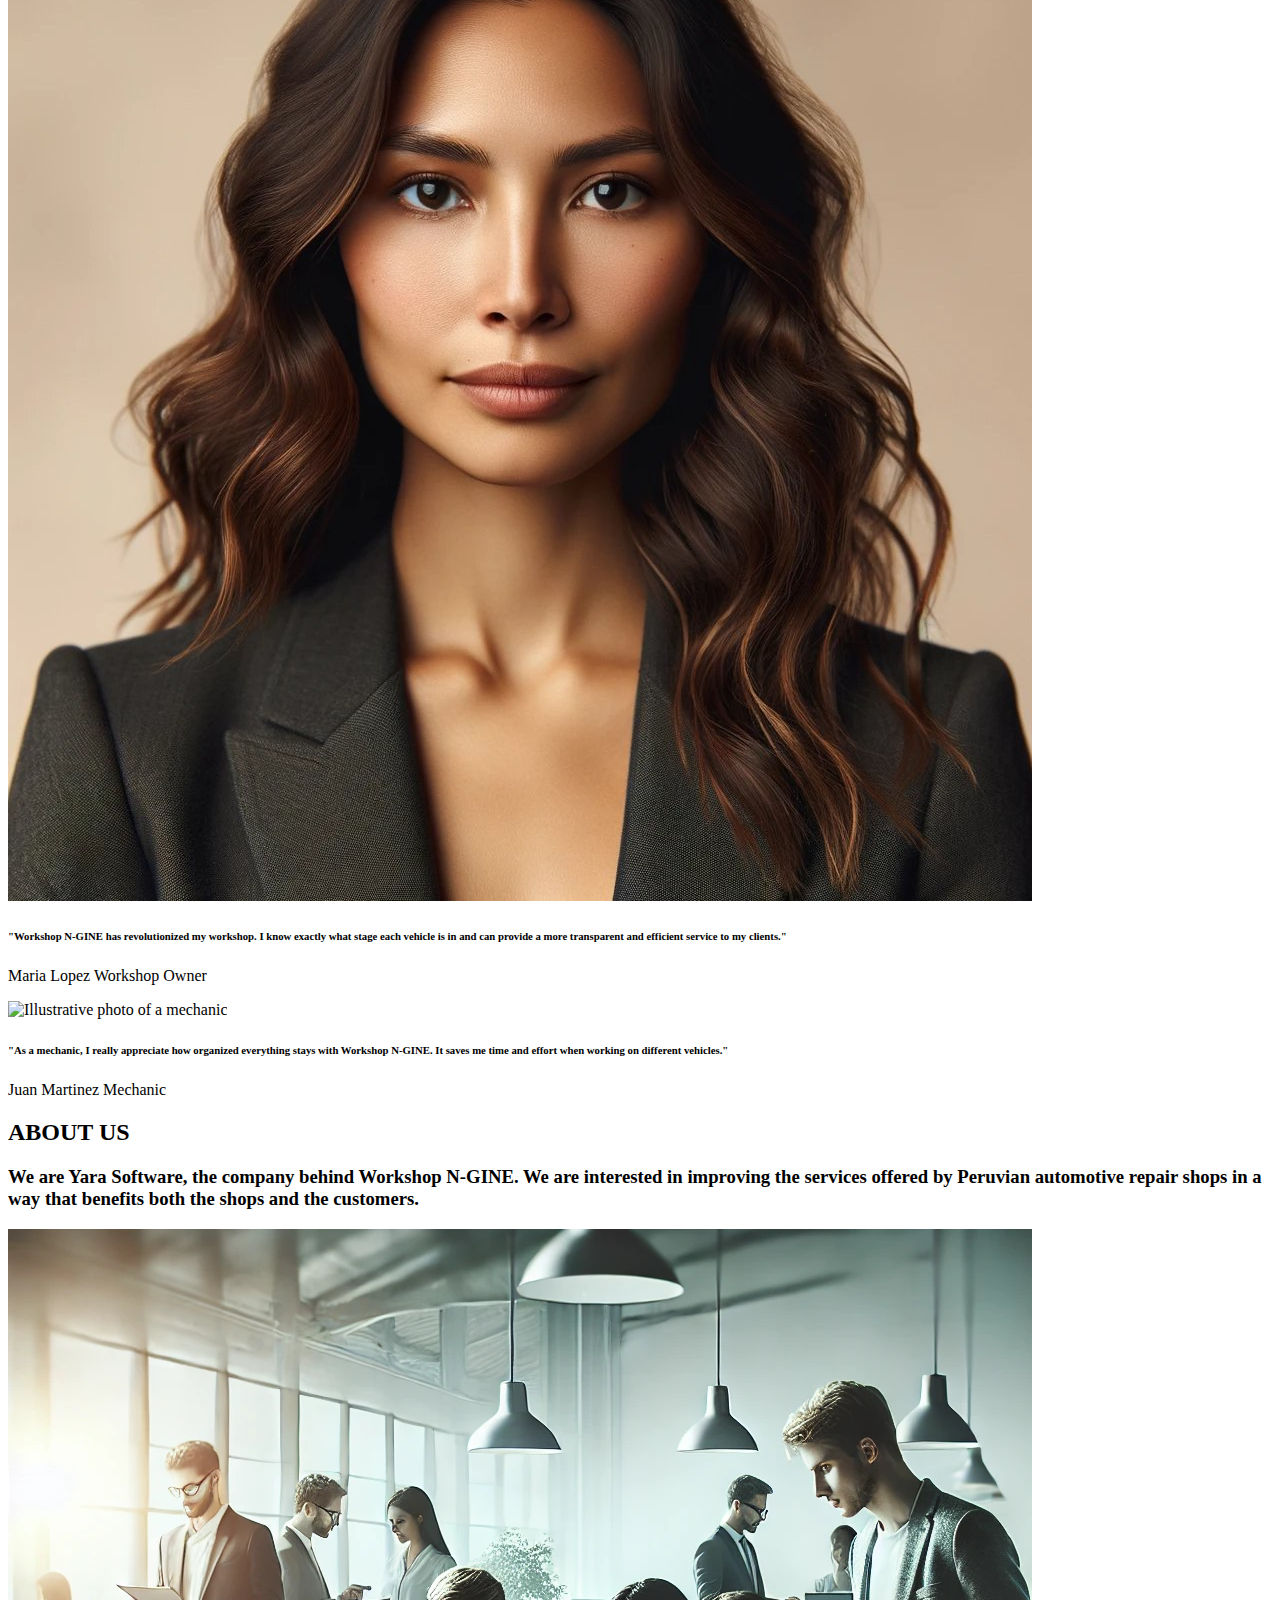
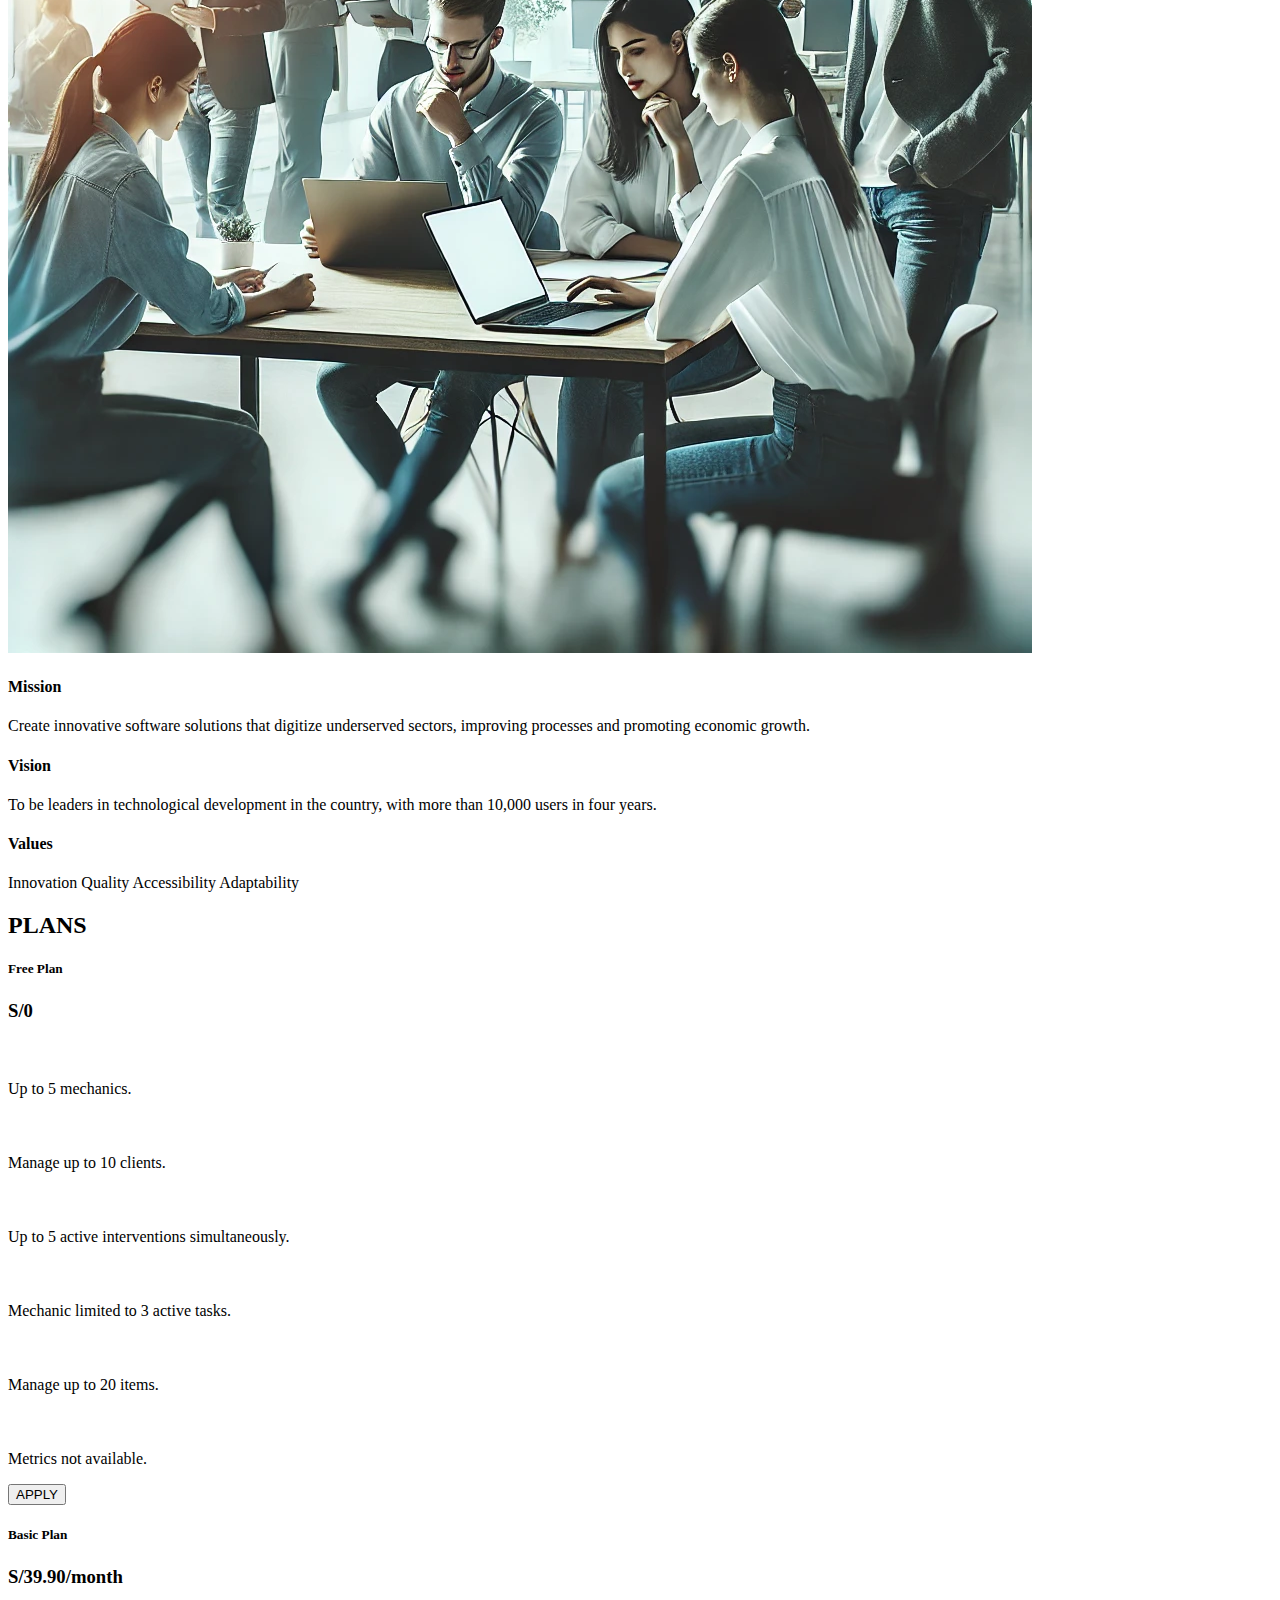
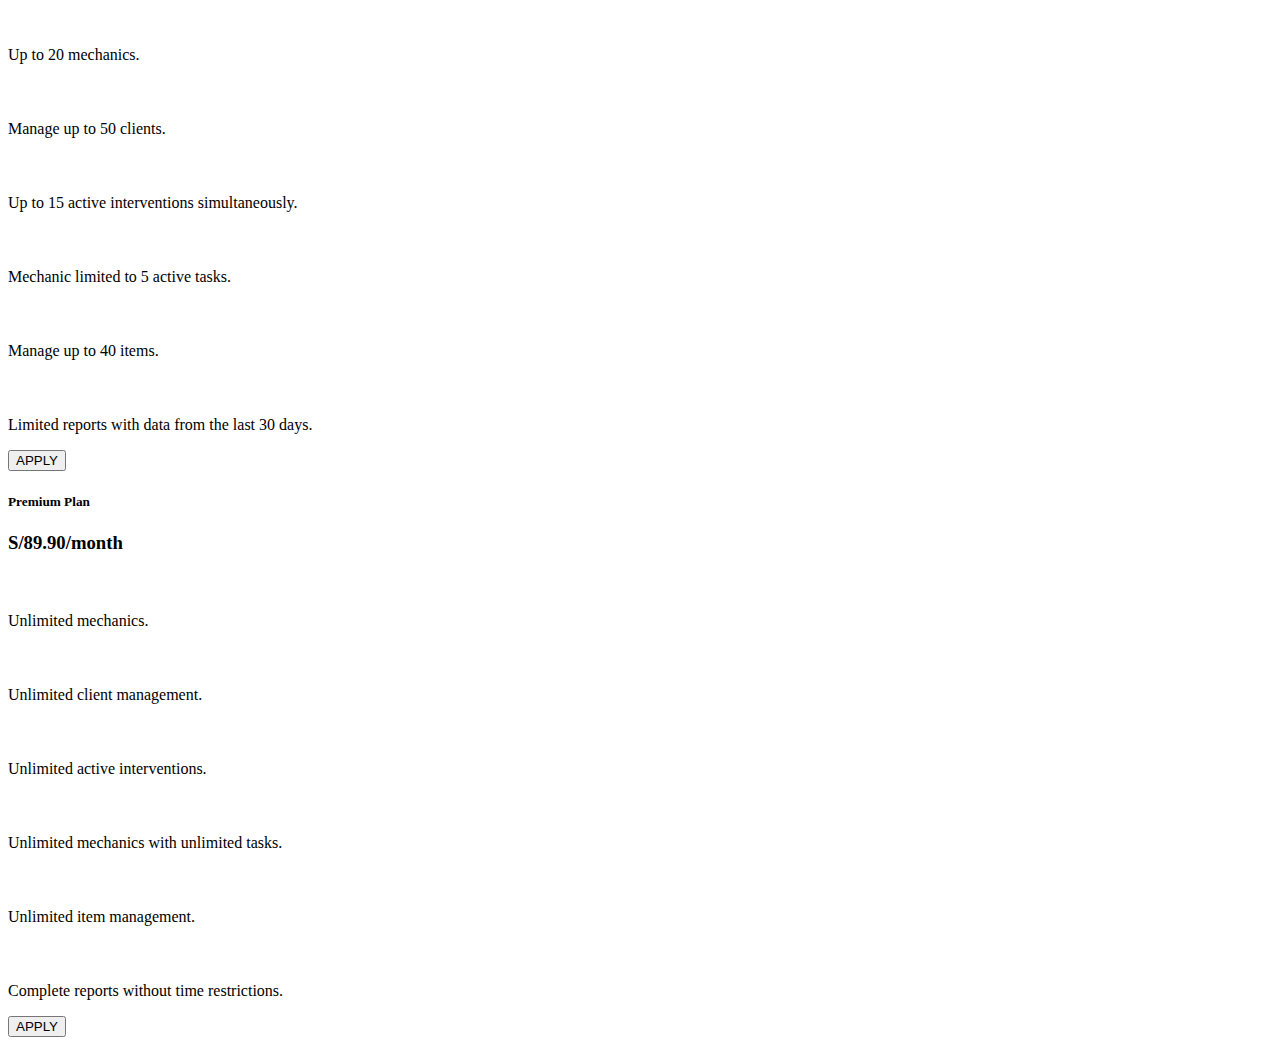
==== commit 5b13f1a3: "feat: add plans section with pricing cards for free, basic, and premium plans" ====
--- a/public/index.html
+++ b/public/index.html
@@ -183,6 +183,121 @@
                 </div>
             </div>
         </section>
+        <section class="plan" id="plan">
+            <div class="plan__container">
+                <h2 class="plan__title">PLANS</h2>
+                <div class="plan__content">
+                    <article class="plan-card">
+                        <div class="plan-card__header">
+                            <h5>Free Plan</h5>
+                        </div>
+                        <div class="plan-card__body">
+                            <h3>S/0</h3>
+                        </div>
+                        <div class="plan-card__line"></div>
+                        <div class="plan-card__footer">
+                            <div class="plan-card__feature">
+                                <img src="./assets/icon/check.svg" alt="plan characteristic icon">
+                                <p>Up to 5 mechanics.</p>
+                            </div>
+                            <div class="plan-card__feature">
+                                <img src="./assets/icon/check.svg" alt="plan characteristic icon">
+                                <p>Manage up to 10 clients.</p>
+                            </div>
+                            <div class="plan-card__feature">
+                                <img src="./assets/icon/check.svg" alt="plan characteristic icon">
+                                <p>Up to 5 active interventions simultaneously.</p>
+                            </div>
+                            <div class="plan-card__feature">
+                                <img src="./assets/icon/check.svg" alt="plan characteristic icon">
+                                <p>Mechanic limited to 3 active tasks.</p>
+                            </div>
+                            <div class="plan-card__feature">
+                                <img src="./assets/icon/check.svg" alt="plan characteristic icon">
+                                <p>Manage up to 20 items.</p>
+                            </div>
+                            <div class="plan-card__feature">
+                                <img src="./assets/icon/check.svg" alt="plan characteristic icon">
+                                <p>Metrics not available.</p>
+                            </div>
+                            <button class="plan-card__button">APPLY</button>
+                        </div>
+                    </article>
+                    <article class="plan-card">
+                        <div class="plan-card__header">
+                            <h5>Basic Plan</h5>
+                        </div>
+                        <div class="plan-card__body">
+                            <h3>S/39.90/month</h3>
+                        </div>
+                        <div class="plan-card__line"></div>
+                        <div class="plan-card__footer">
+                            <div class="plan-card__feature">
+                                <img src="./assets/icon/check.svg" alt="plan characteristic icon">
+                                <p>Up to 20 mechanics.</p>
+                            </div>
+                            <div class="plan-card__feature">
+                                <img src="./assets/icon/check.svg" alt="plan characteristic icon">
+                                <p>Manage up to 50 clients.</p>
+                            </div>
+                            <div class="plan-card__feature">
+                                <img src="./assets/icon/check.svg" alt="plan characteristic icon">
+                                <p>Up to 15 active interventions simultaneously.</p>
+                            </div>
+                            <div class="plan-card__feature">
+                                <img src="./assets/icon/check.svg" alt="plan characteristic icon">
+                                <p>Mechanic limited to 5 active tasks.</p>
+                            </div>
+                            <div class="plan-card__feature">
+                                <img src="./assets/icon/check.svg" alt="plan characteristic icon">
+                                <p>Manage up to 40 items.</p>
+                            </div>
+                            <div class="plan-card__feature">
+                                <img src="./assets/icon/check.svg" alt="plan characteristic icon">
+                                <p>Limited reports with data from the last 30 days.</p>
+                            </div>
+                            <button class="plan-card__button">APPLY</button>
+                        </div>
+                    </article>
+                    <article class="plan-card plan-card--bg-dark">
+                        <div class="plan-card__header">
+                            <h5>Premium Plan</h5>
+                        </div>
+                        <div class="plan-card__body">
+                            <h3>S/89.90/month</h3>
+                        </div>
+                        <div class="plan-card__line"></div>
+                        <div class="plan-card__footer">
+                            <div class="plan-card__feature">
+                                <img src="./assets/icon/check.svg" alt="plan characteristic icon">
+                                <p>Unlimited mechanics.</p>
+                            </div>
+                            <div class="plan-card__feature">
+                                <img src="./assets/icon/check.svg" alt="plan characteristic icon">
+                                <p>Unlimited client management.</p>
+                            </div>
+                            <div class="plan-card__feature">
+                                <img src="./assets/icon/check.svg" alt="plan characteristic icon">
+                                <p>Unlimited active interventions.</p>
+                            </div>
+                            <div class="plan-card__feature">
+                                <img src="./assets/icon/check.svg" alt="plan characteristic icon">
+                                <p>Unlimited mechanics with unlimited tasks.</p>
+                            </div>
+                            <div class="plan-card__feature">
+                                <img src="./assets/icon/check.svg" alt="plan characteristic icon">
+                                <p>Unlimited item management.</p>
+                            </div>
+                            <div class="plan-card__feature">
+                                <img src="./assets/icon/check.svg" alt="plan characteristic icon">
+                                <p>Complete reports without time restrictions.</p>
+                            </div>
+                            <button class="plan-card__button">APPLY</button>
+                        </div>
+                    </article>
+                </div>
+            </div>
+        </section>
     </main>
     <script type="module" src="./js/main.js"></script>
 </body>
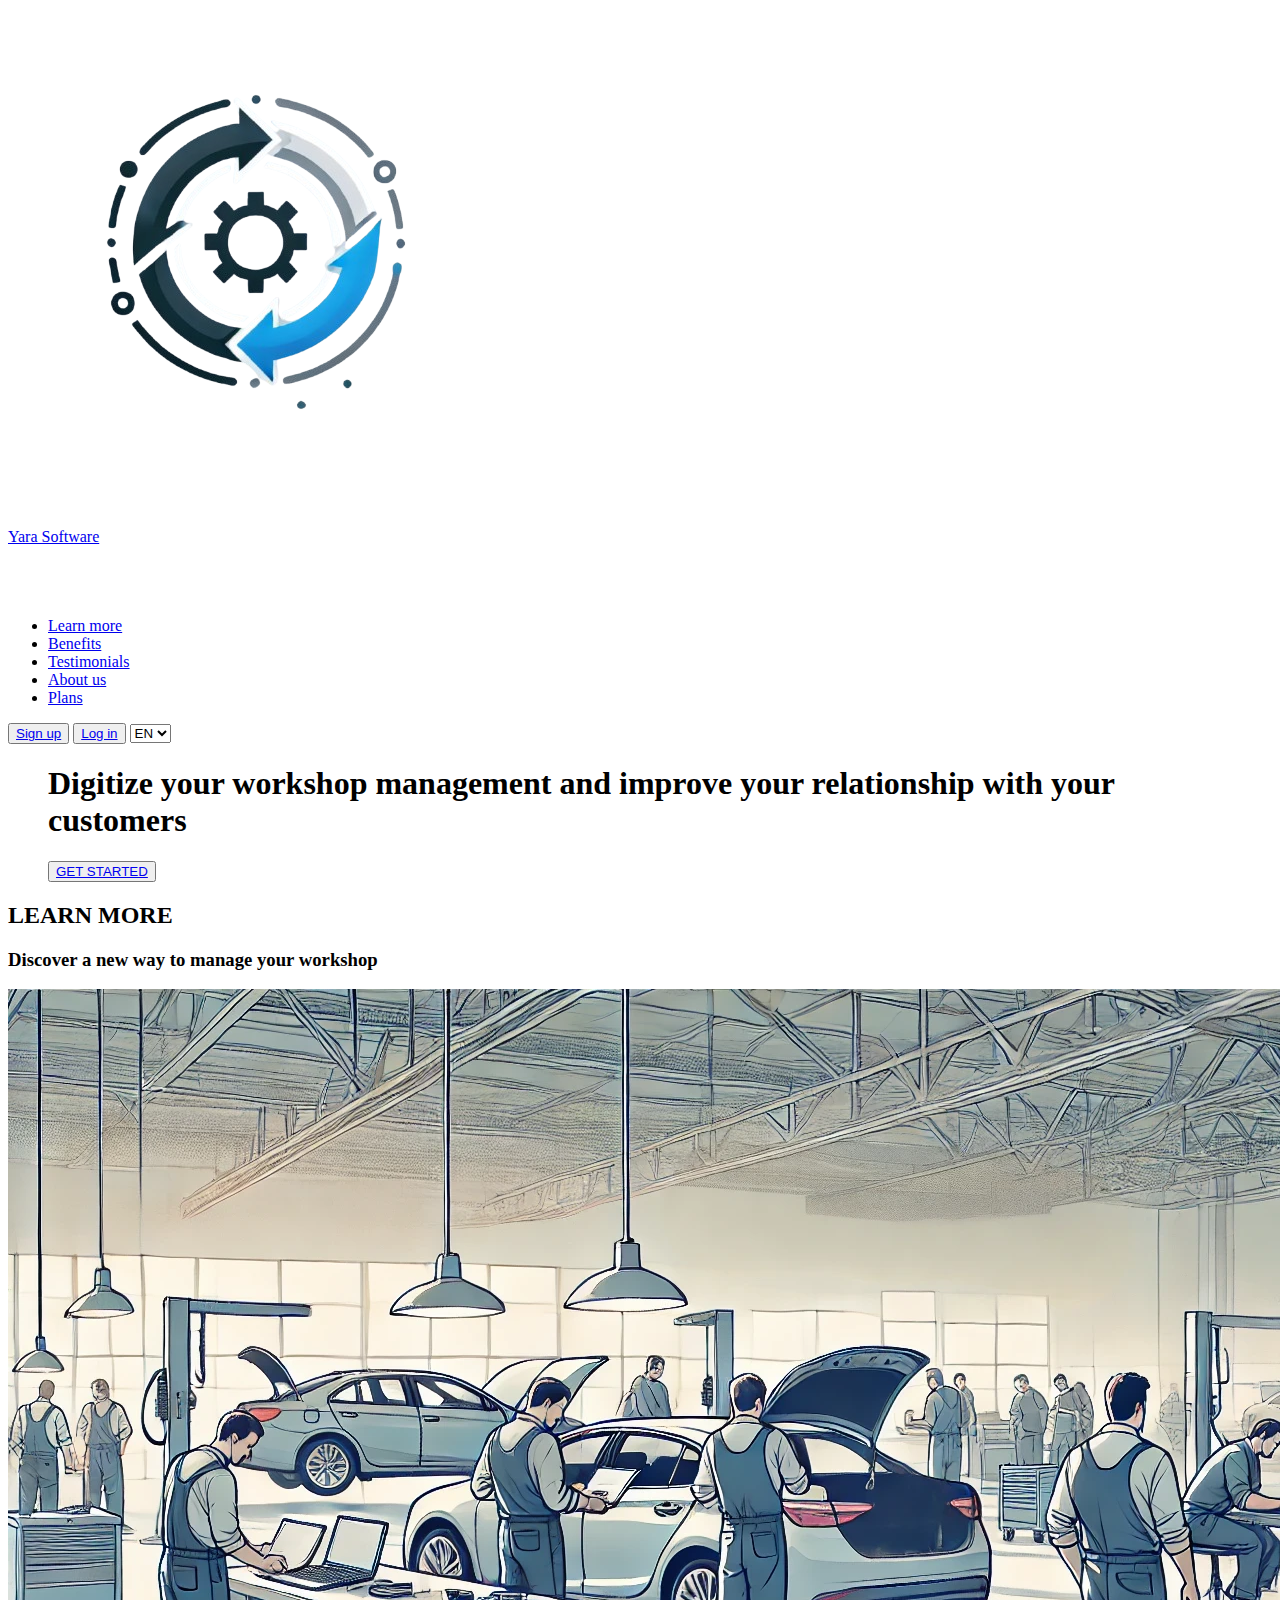
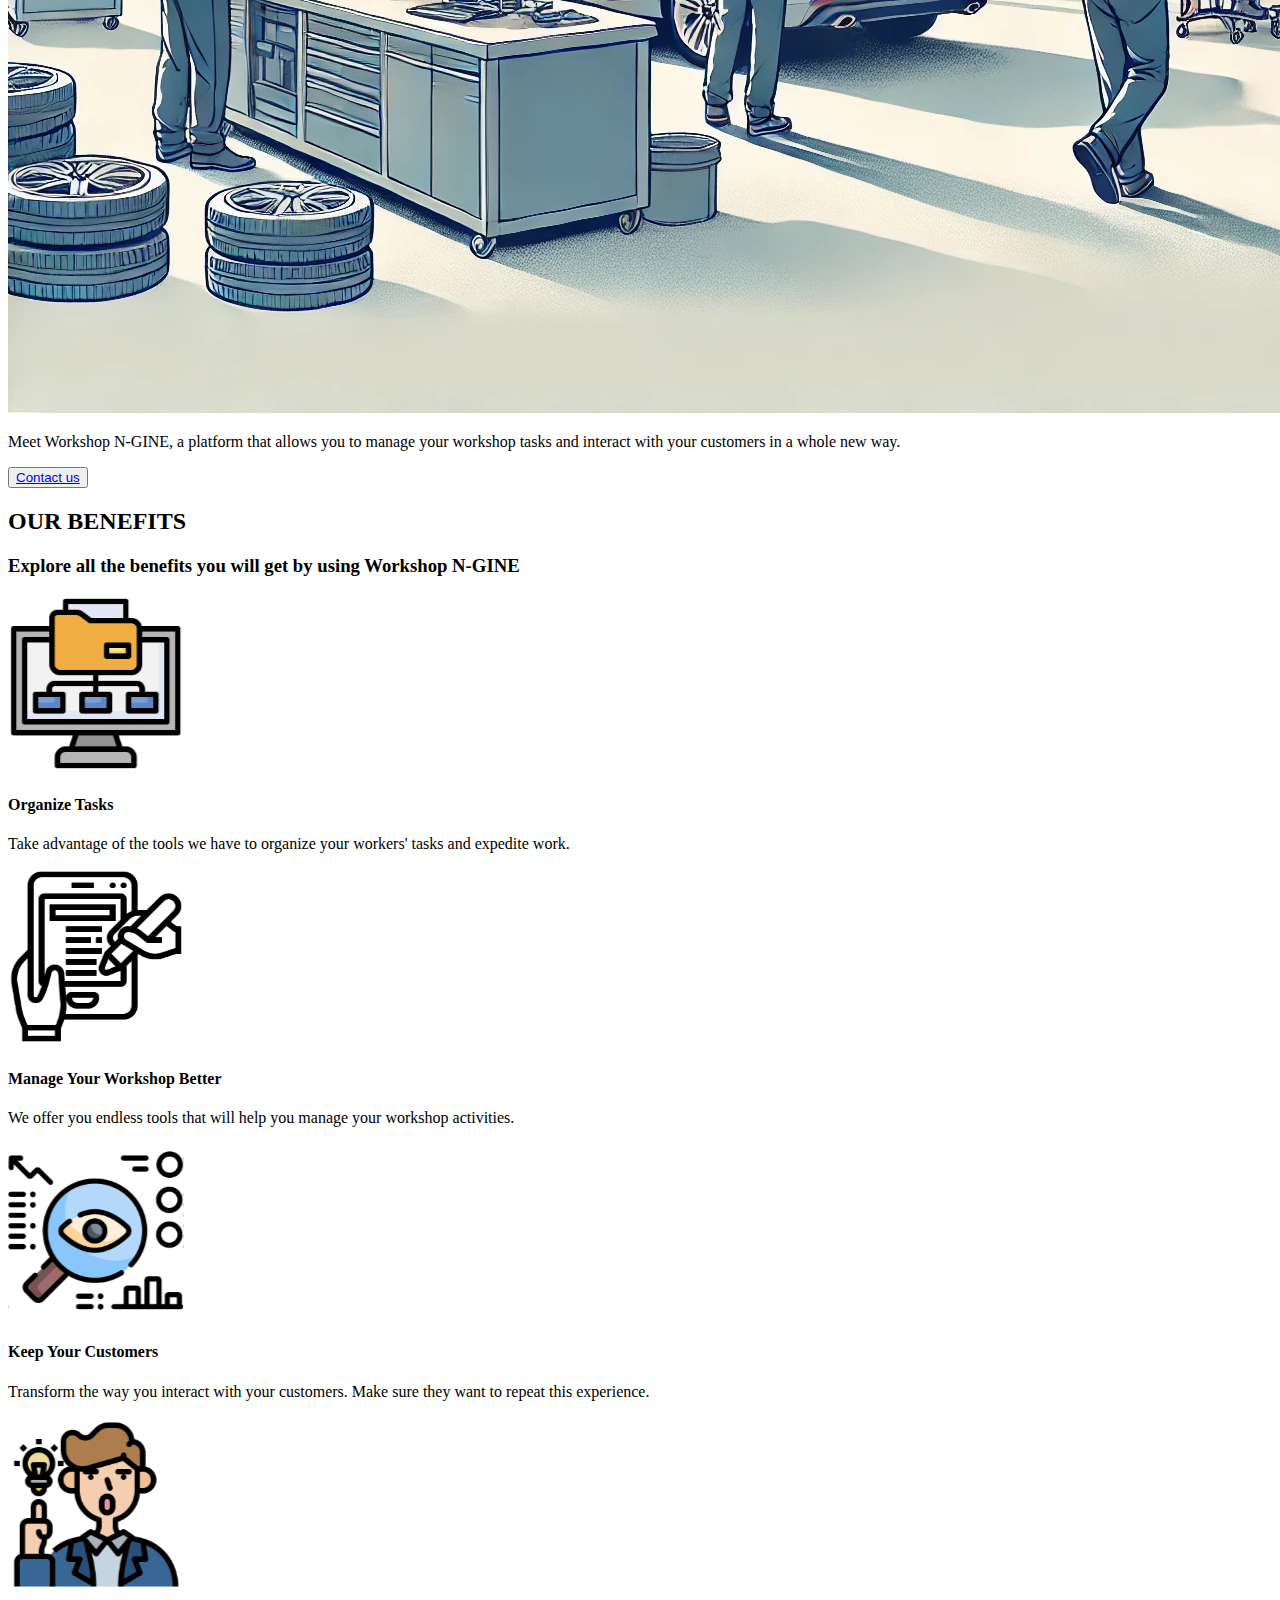
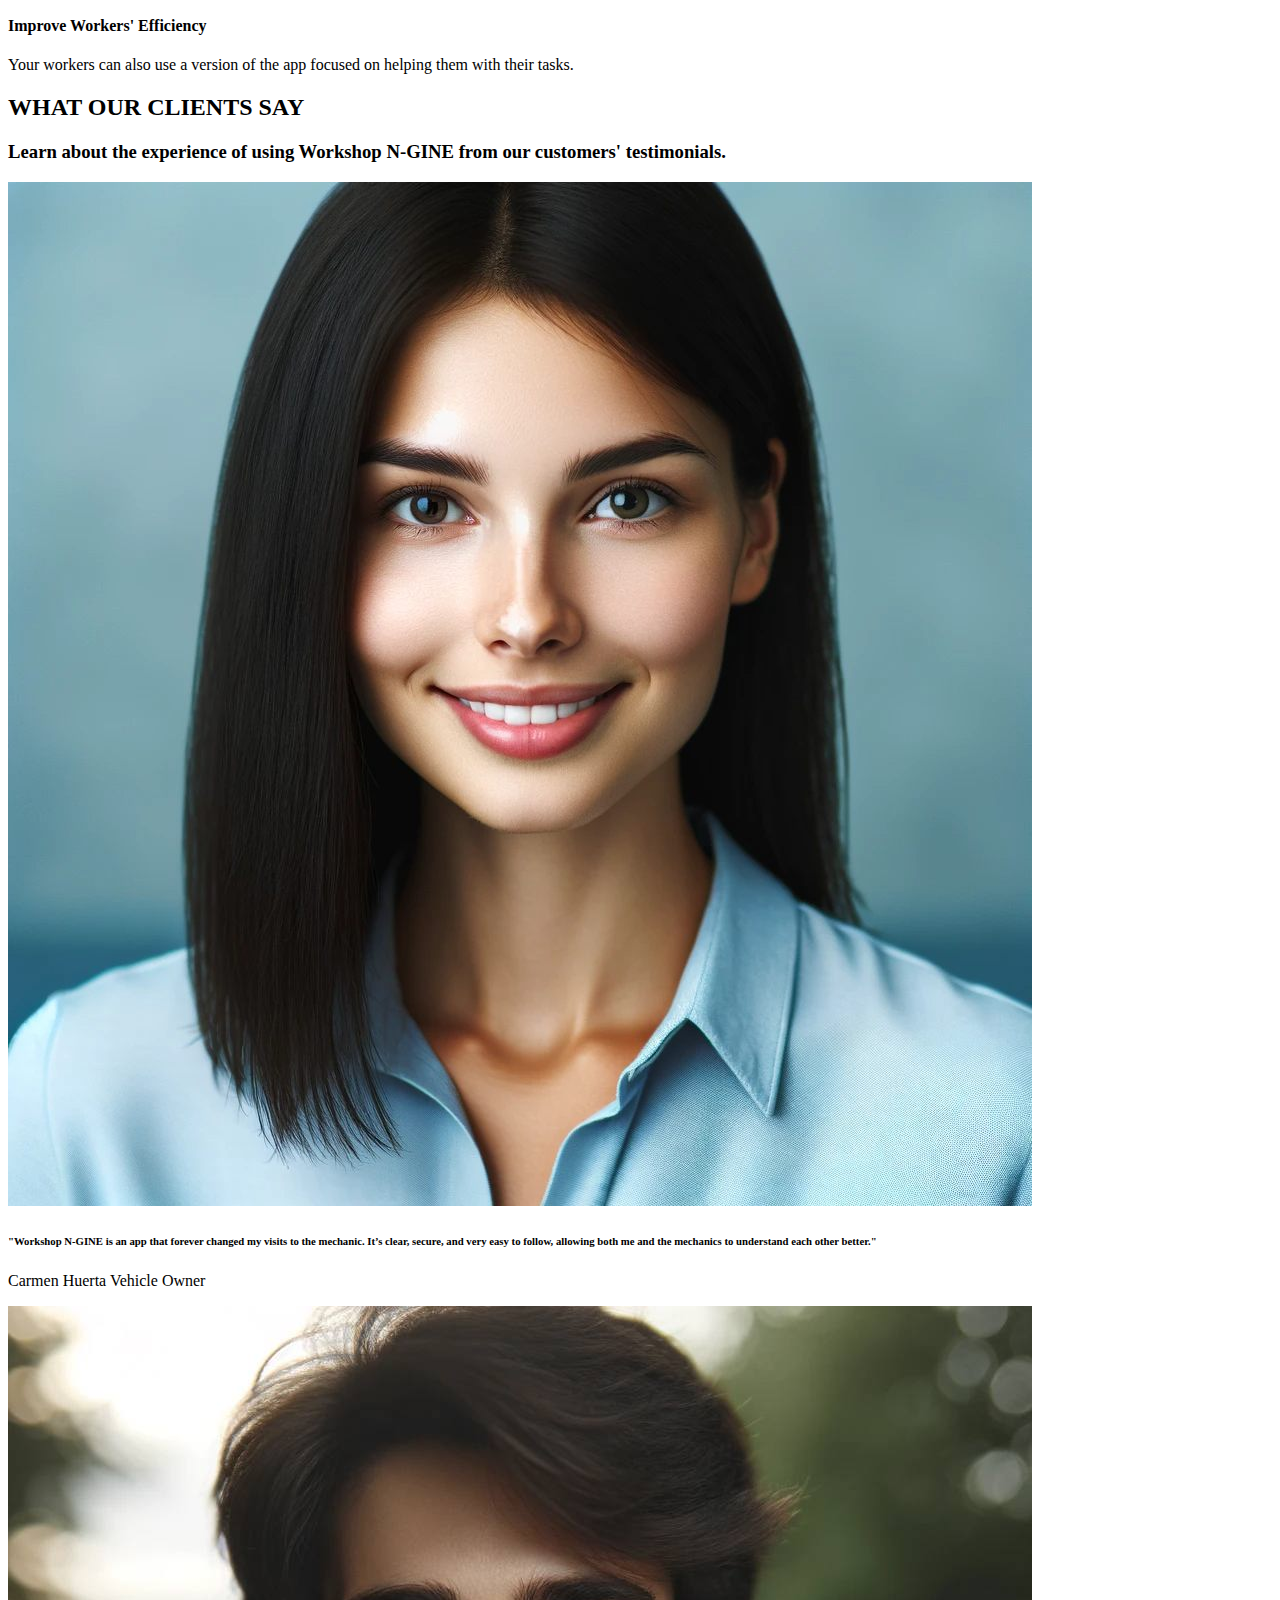
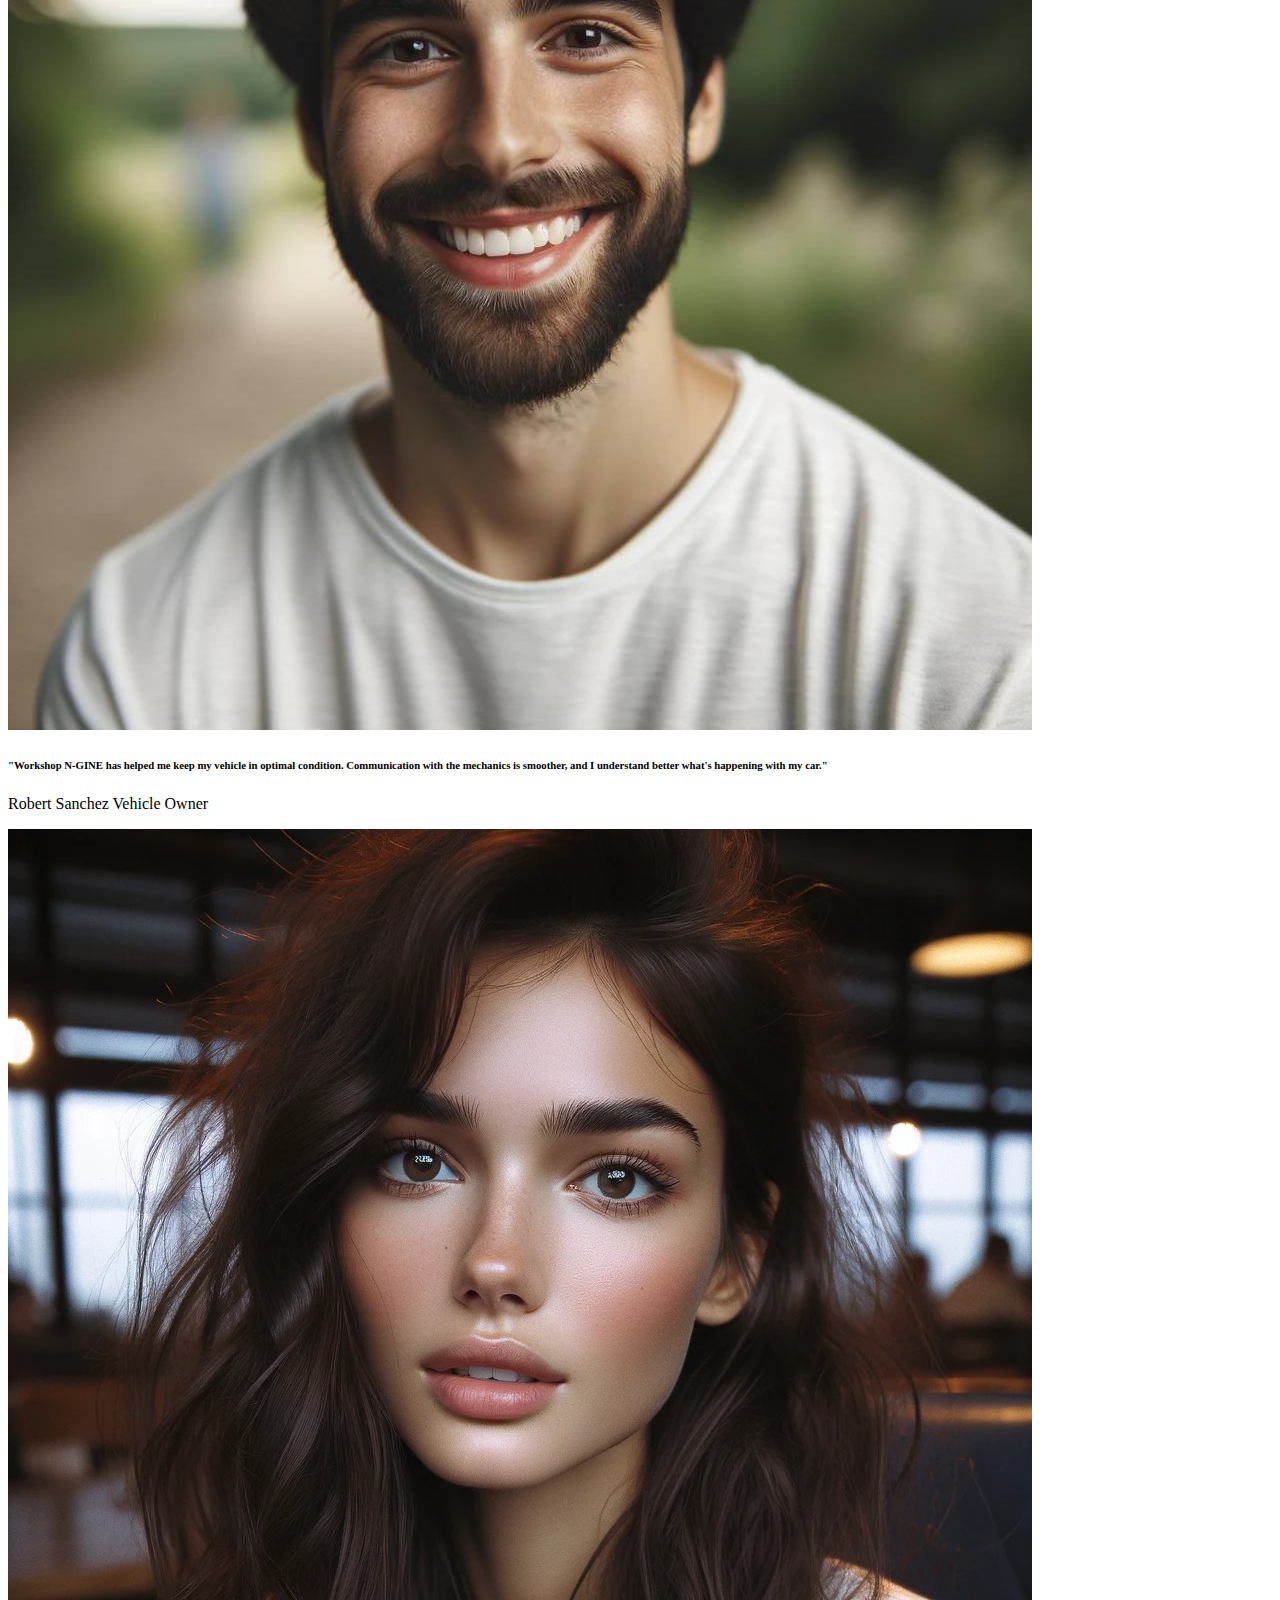
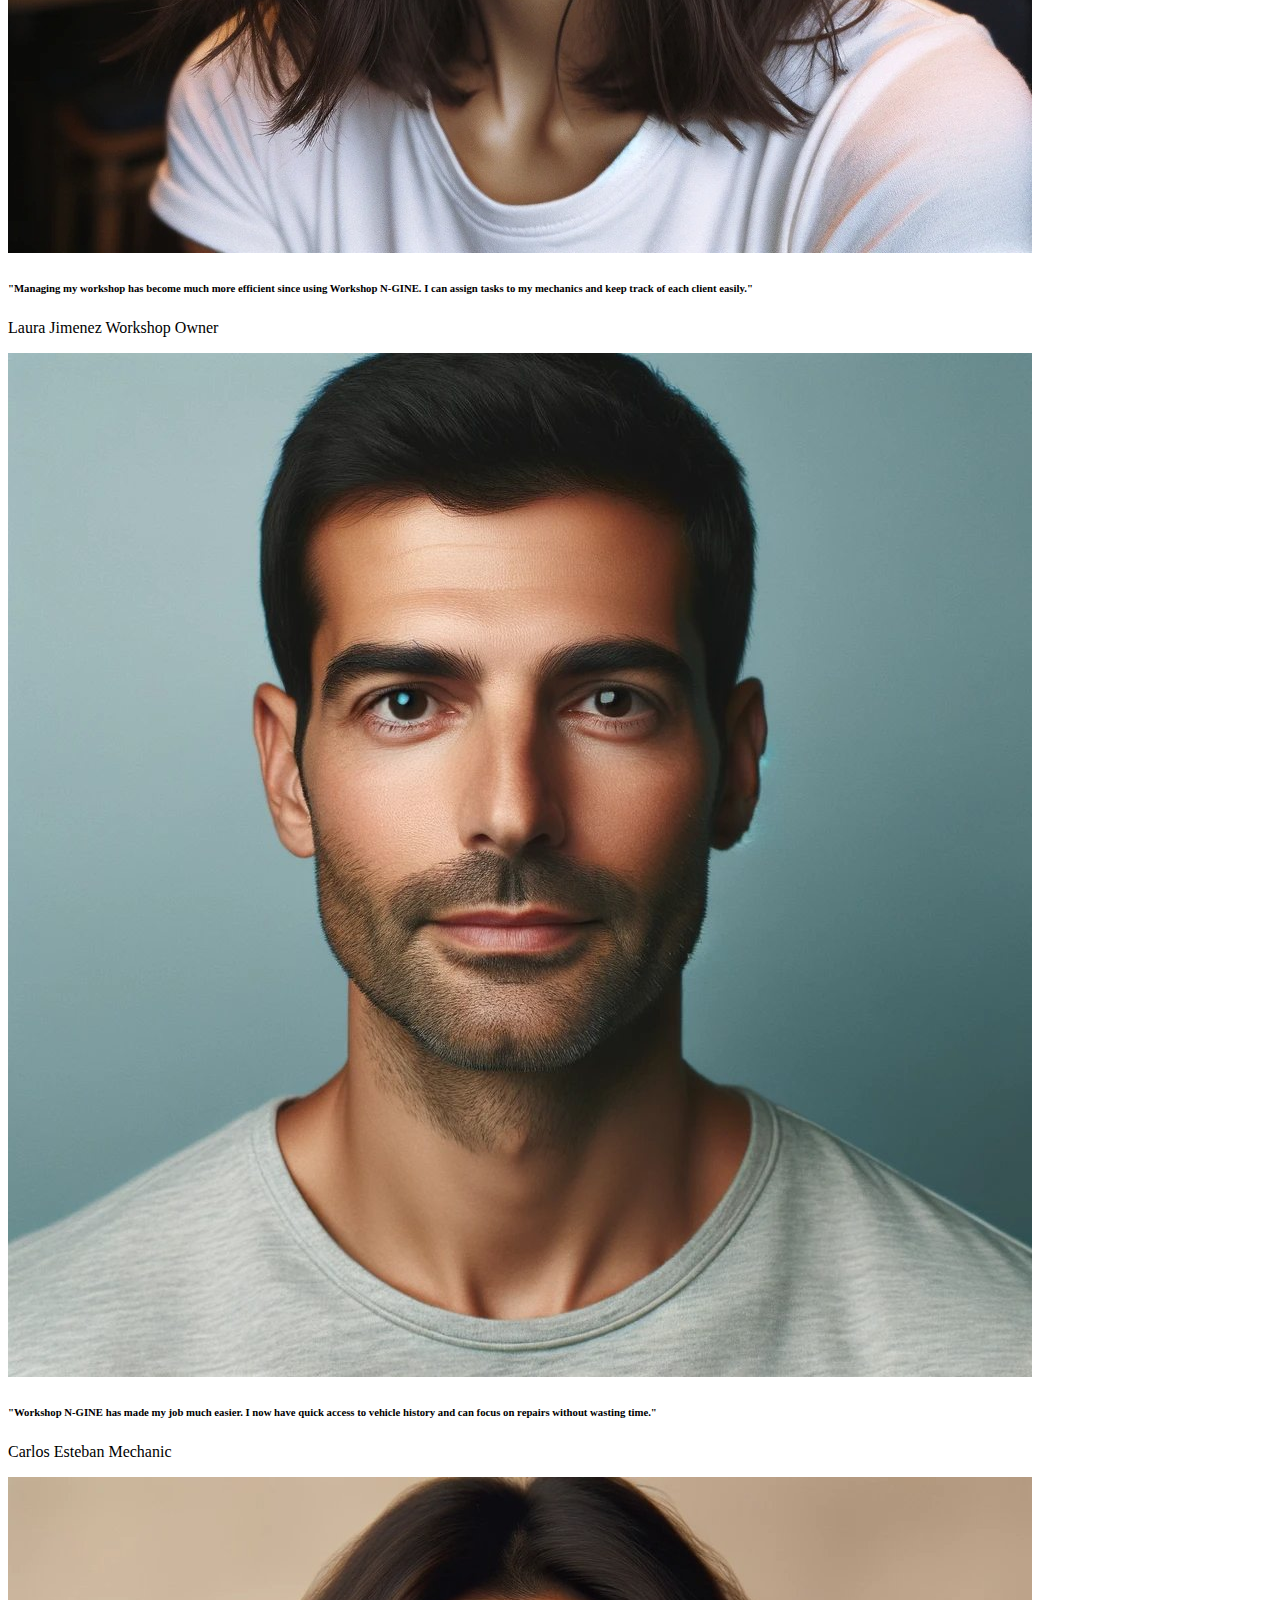
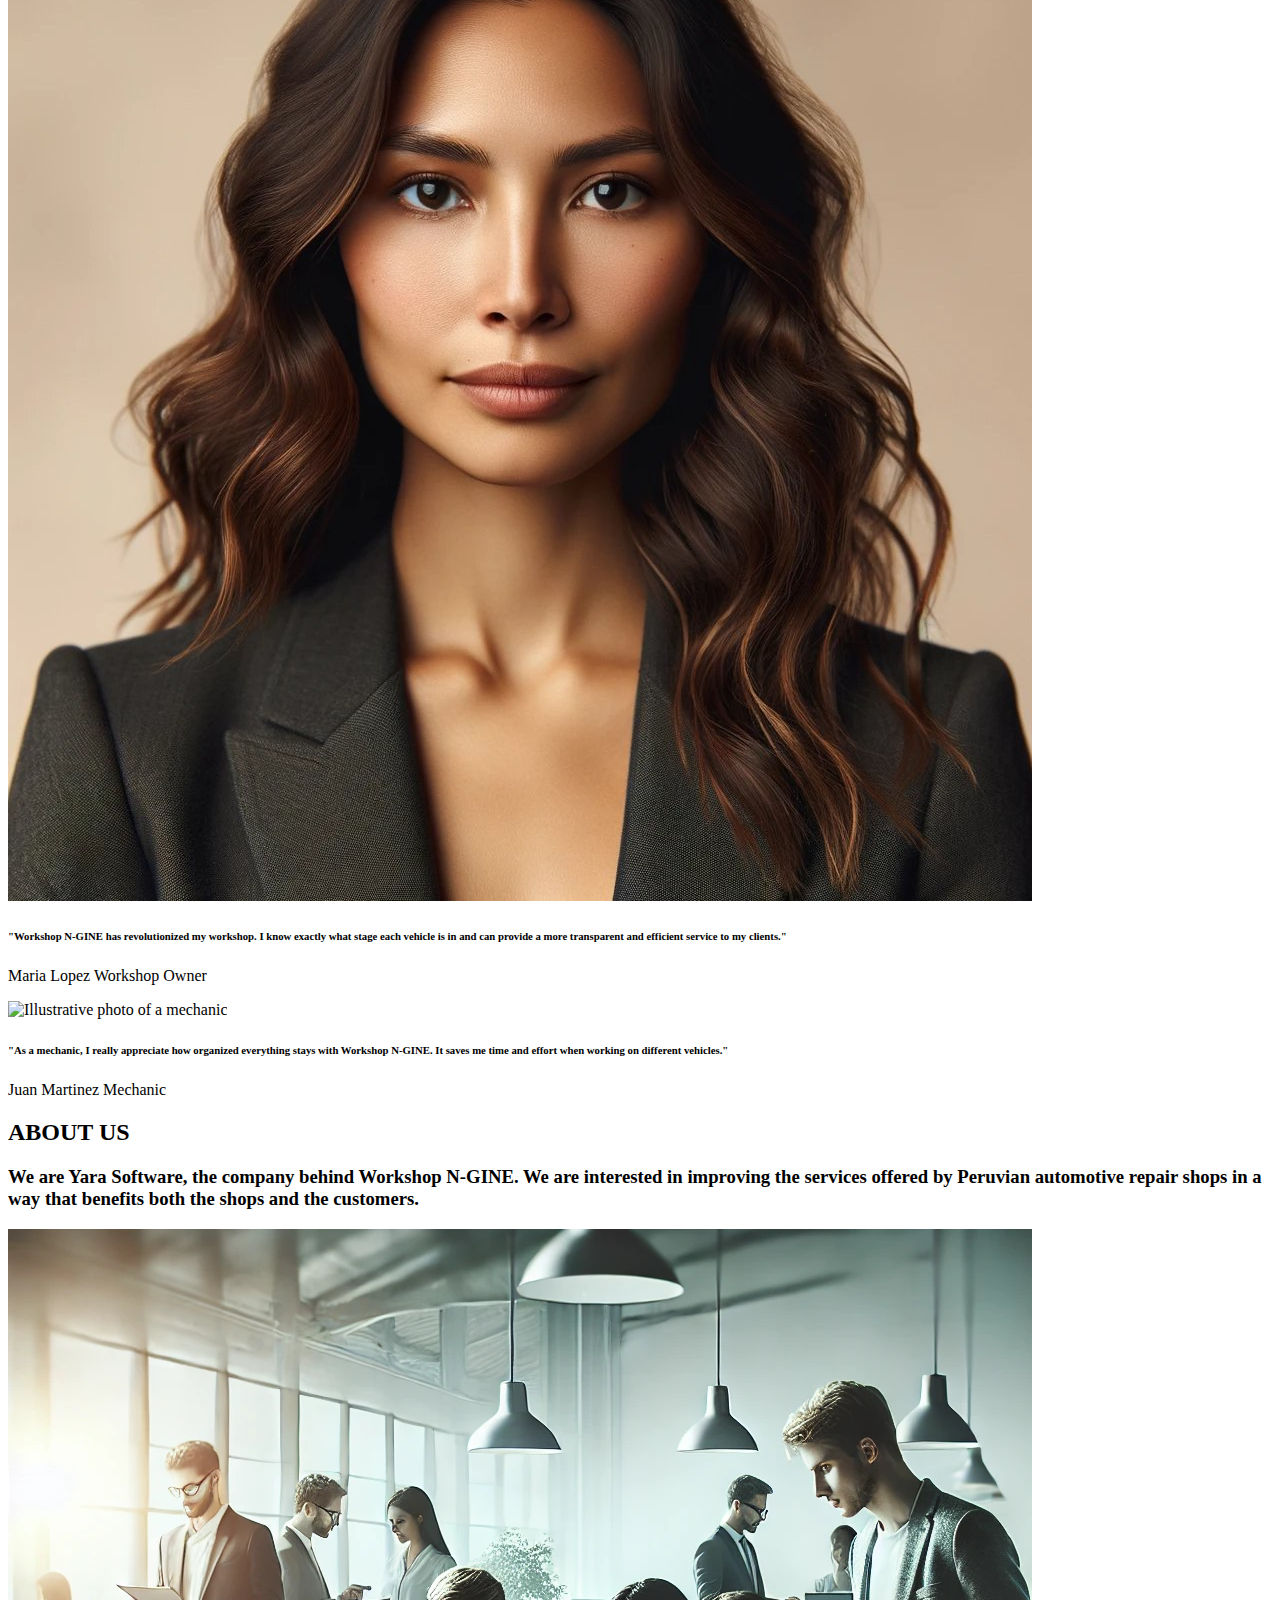
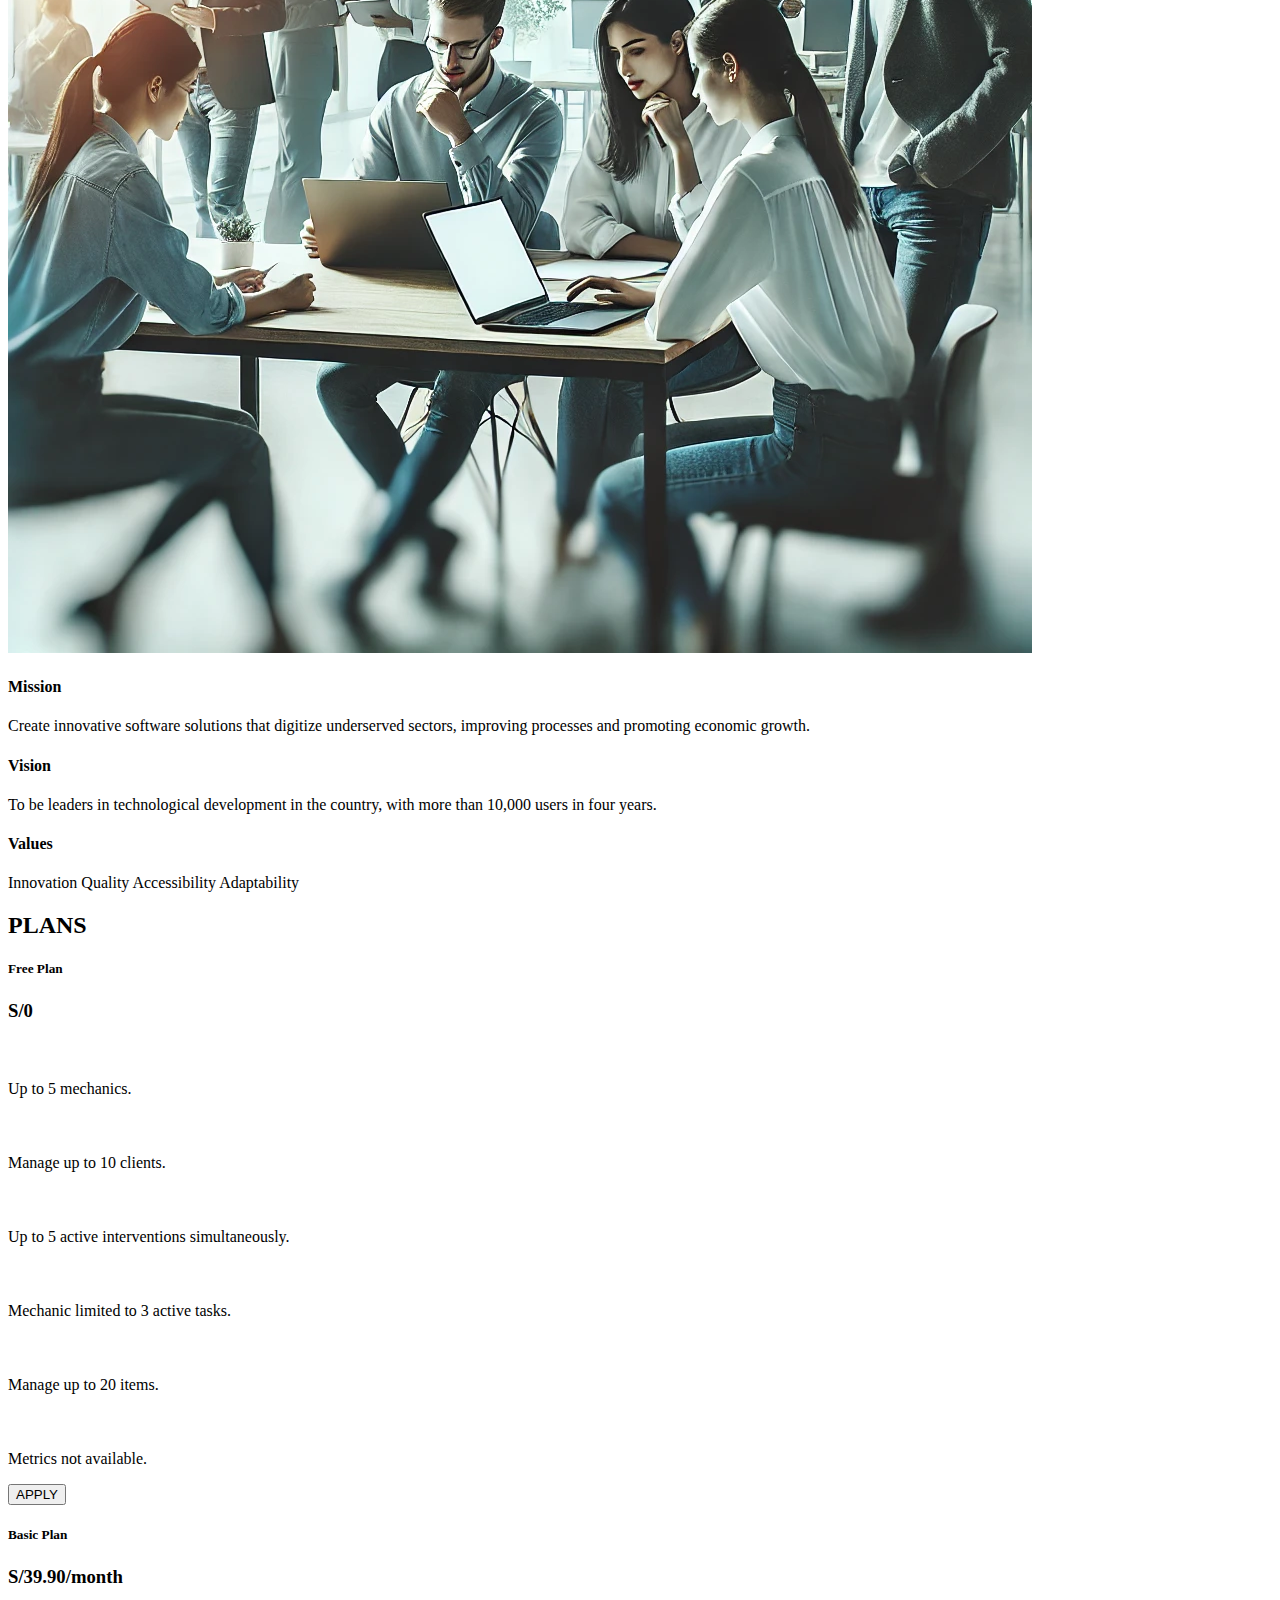
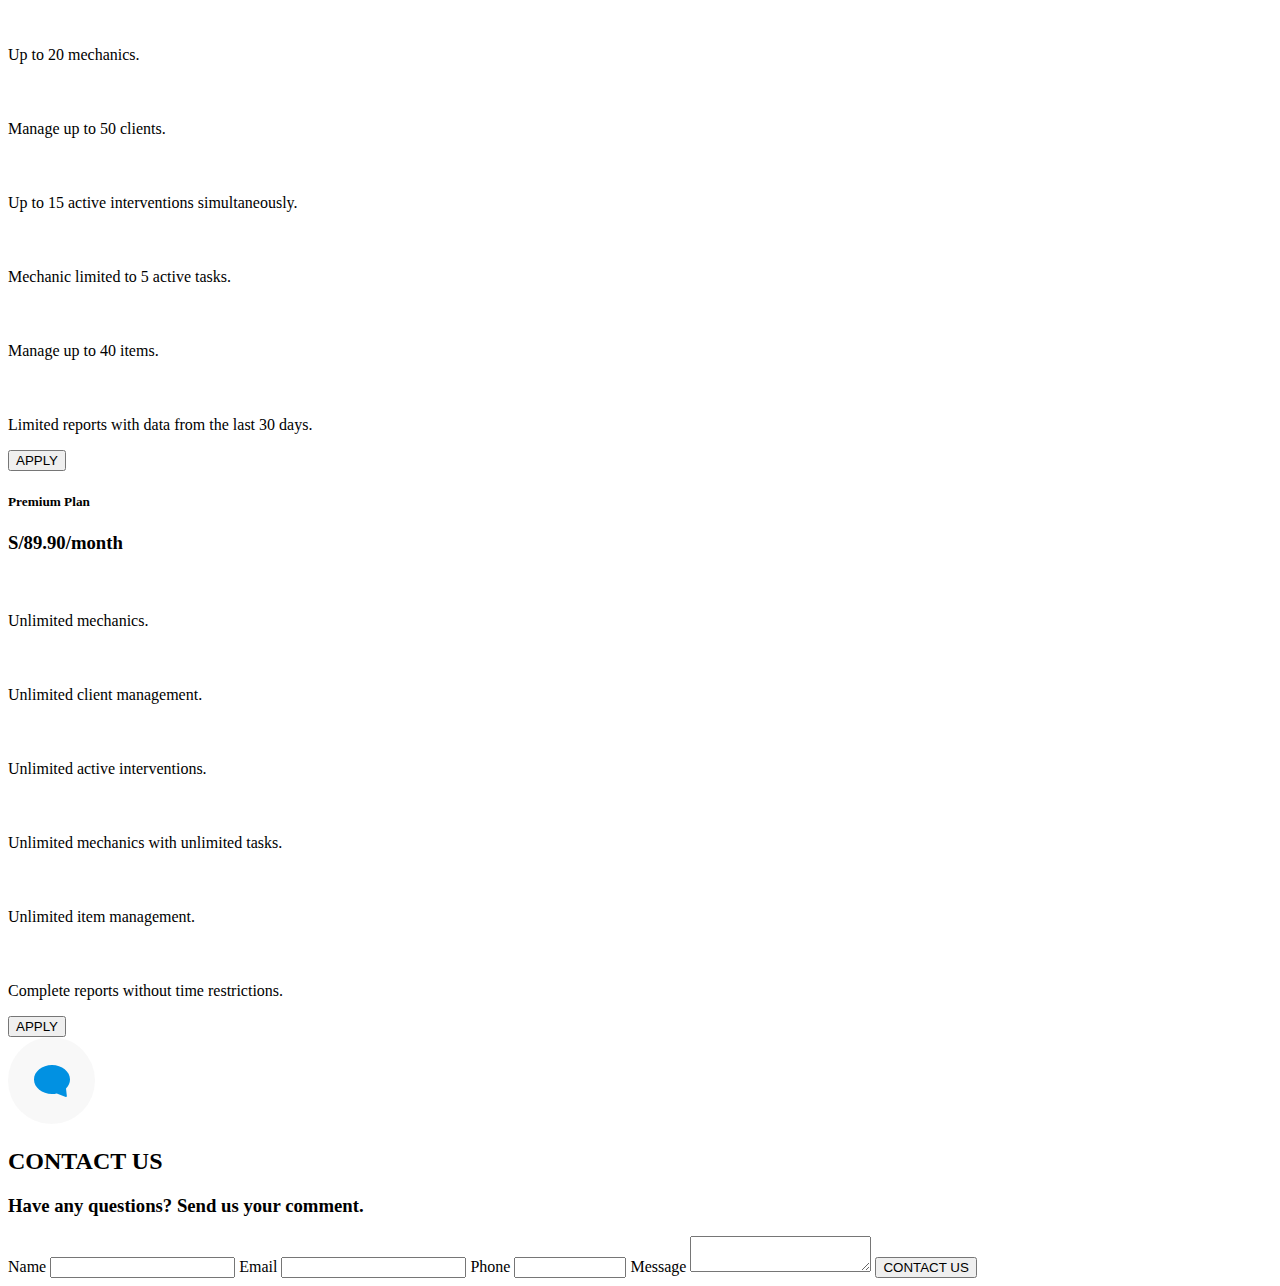
==== commit 9e612093: "feat: add contact form section with inputs for name, email, phone, and message" ====
--- a/public/index.html
+++ b/public/index.html
@@ -298,6 +298,36 @@
                 </div>
             </div>
         </section>
+        <section class="contact-form" id="contact-us">
+            <div class="contact-form__container">
+                <div class="contact-form__header">
+                    <div class="contact-form__complete-title">
+                        <img class="contact-form__icon" src="./assets/icon/contact.svg" alt="contact icon">
+                        <h2 class="contact-form__title">CONTACT US</h2>
+                    </div>
+                    <h3 class="contact-form__subtitle">Have any questions? Send us your comment.</h3>
+                </div>
+                <form class="contact-form__form" action="">
+                    <label class="contact-form__label" for="name">
+                        <span>Name</span>
+                        <input class="contact-form__input" id="name" type="text" required>
+                    </label>
+                    <label class="contact-form__label" for="email">
+                        <span>Email</span>
+                        <input class="contact-form__input" id="email" type="email" required>
+                    </label>
+                    <label class="contact-form__label" for="phone">
+                        <span>Phone</span>
+                        <input class="contact-form__input" id="phone" type="number" min="900000000" max="999999999" required>
+                    </label>
+                    <label class="contact-form__label" for="message">
+                        <span>Message</span>
+                        <textarea class="contact-form_input contact-form_input--large" id="message" type="text"></textarea>
+                    </label>
+                    <input class="contact-form__button" type="submit" value="CONTACT US"></input>
+                </form>
+            </div>
+        </section>
     </main>
     <script type="module" src="./js/main.js"></script>
 </body>
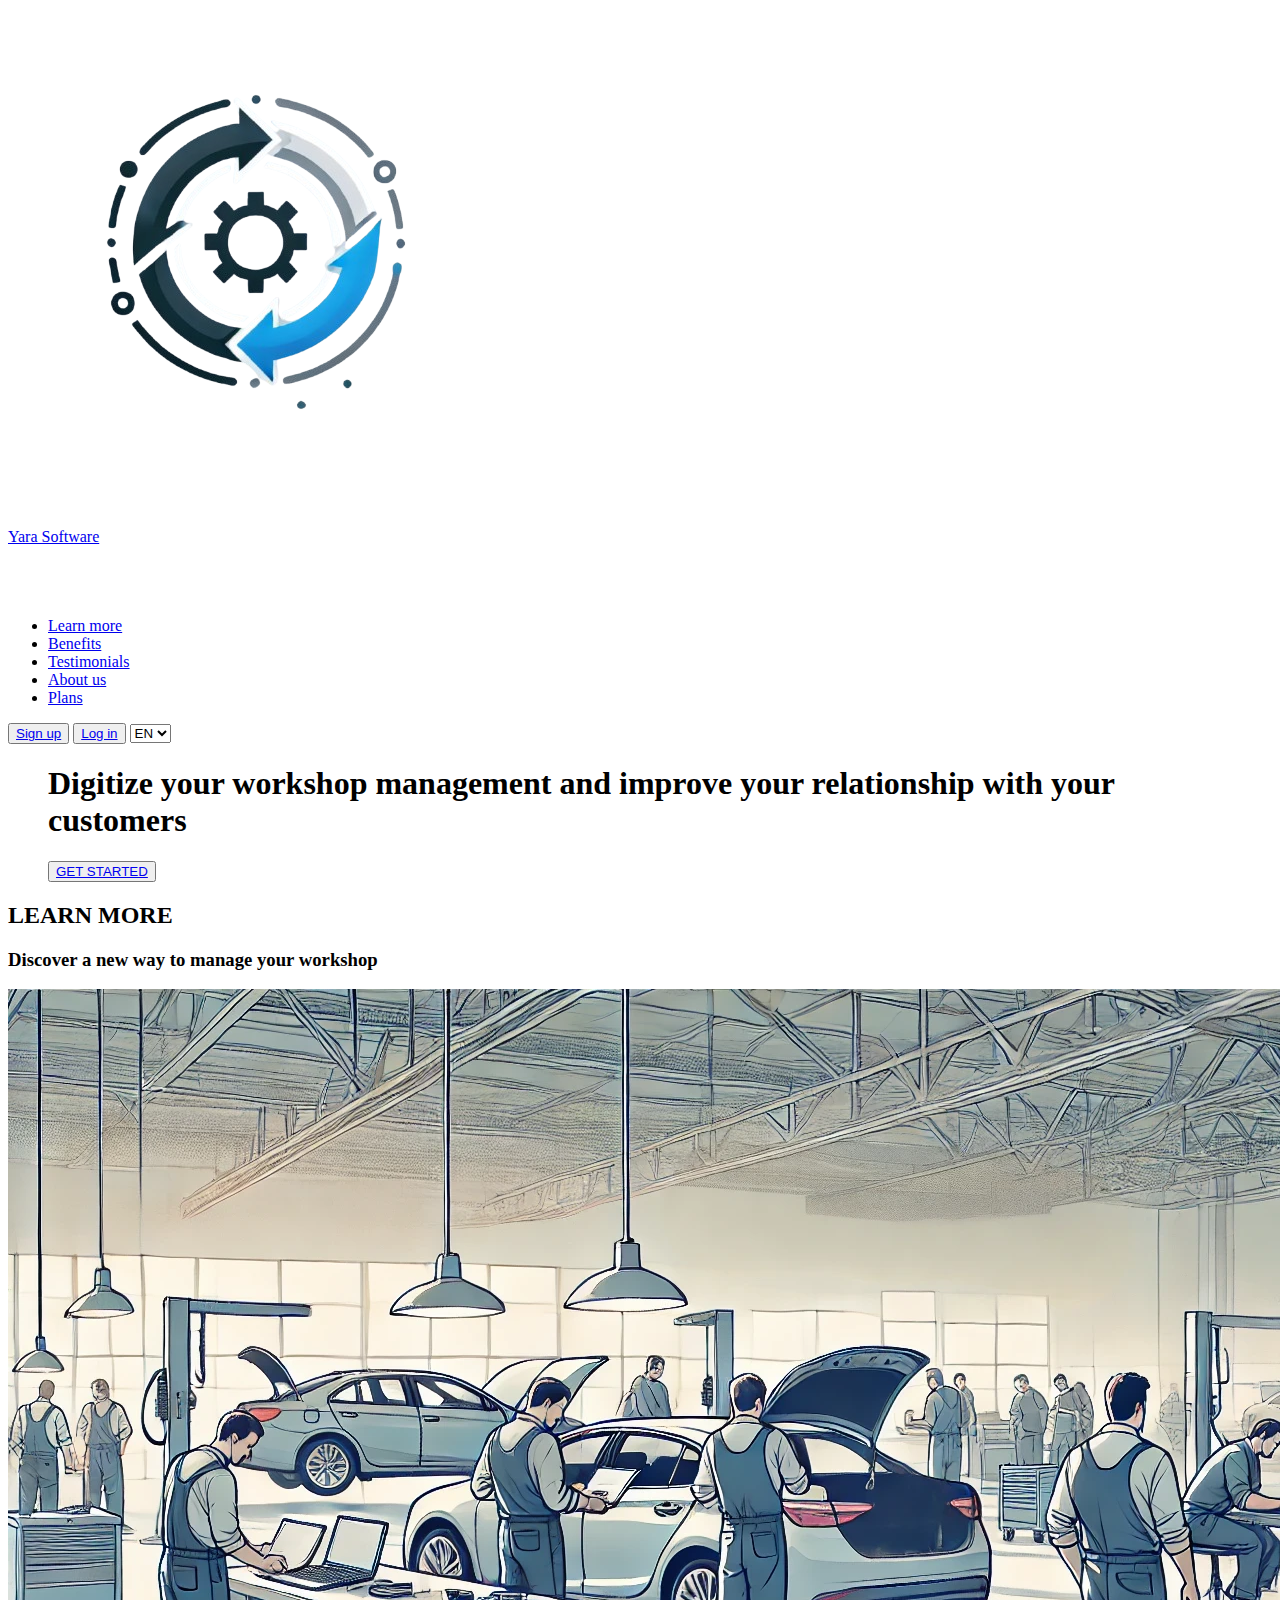
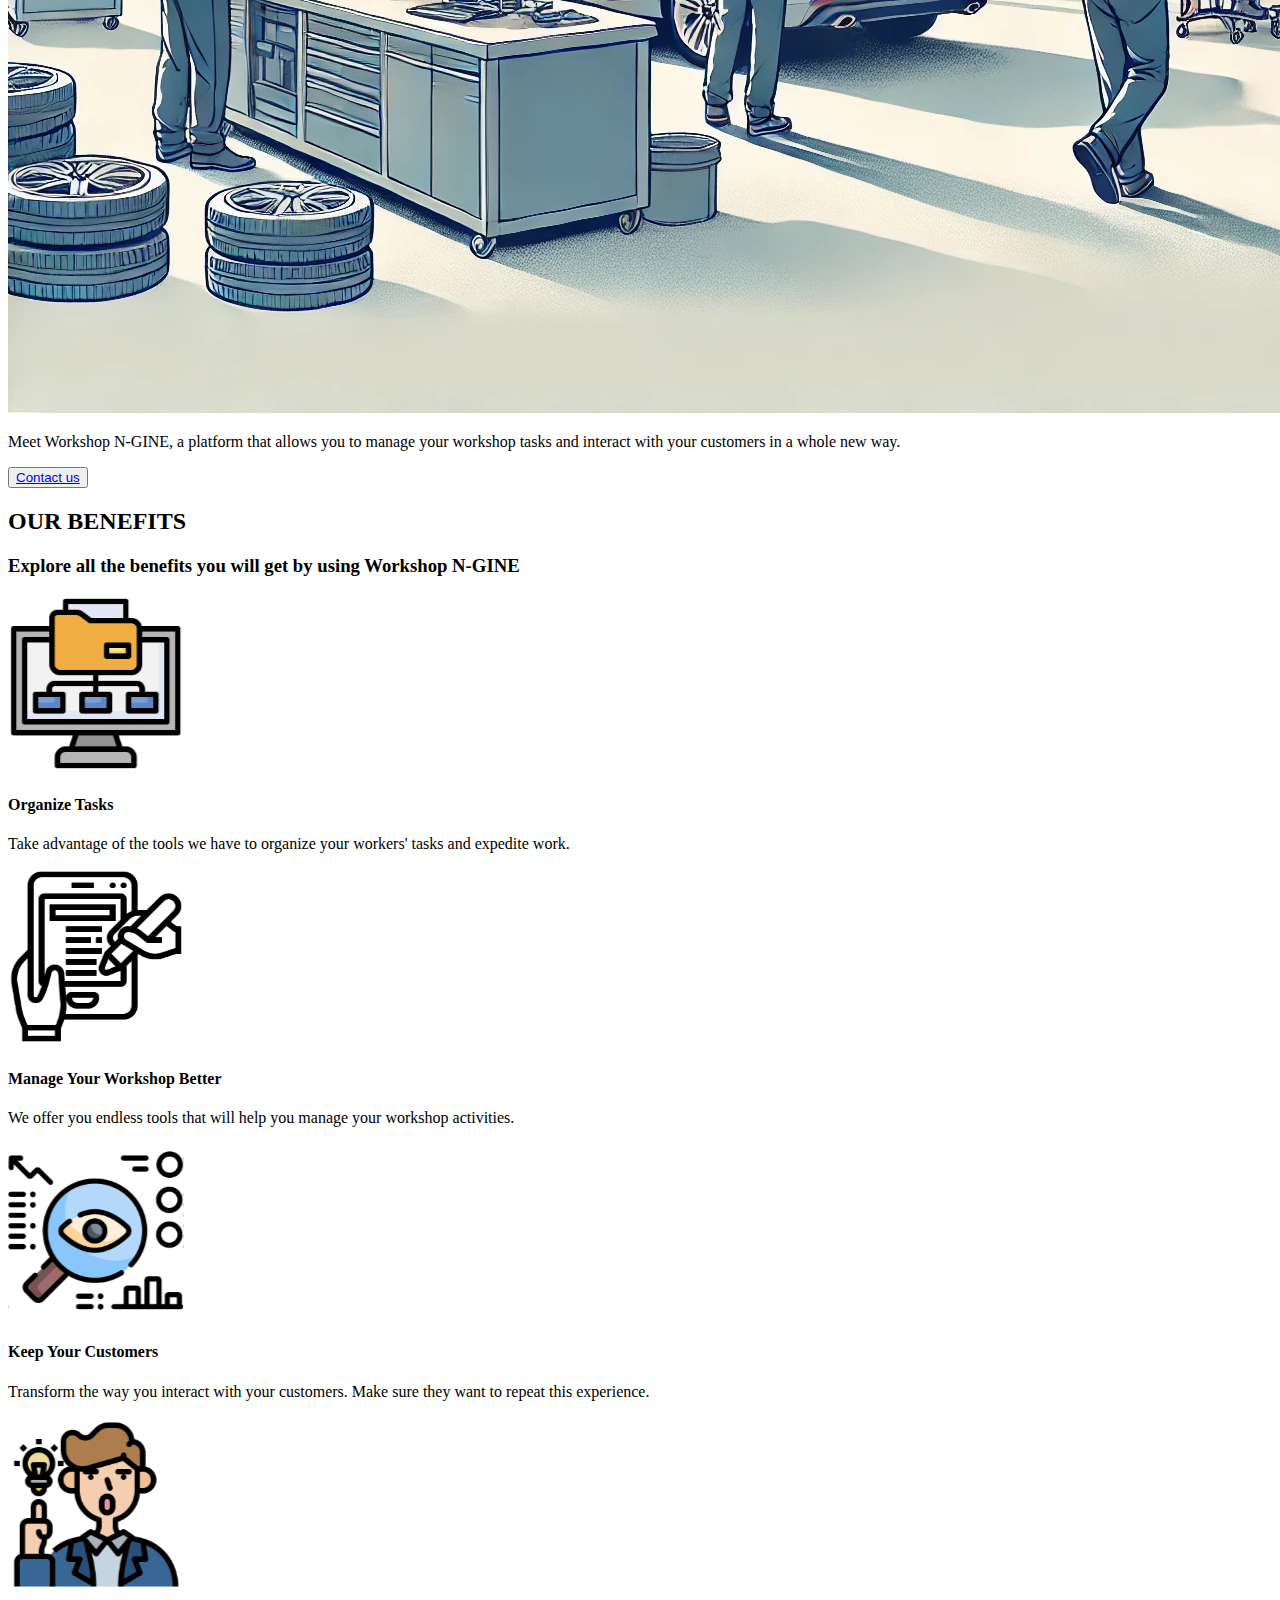
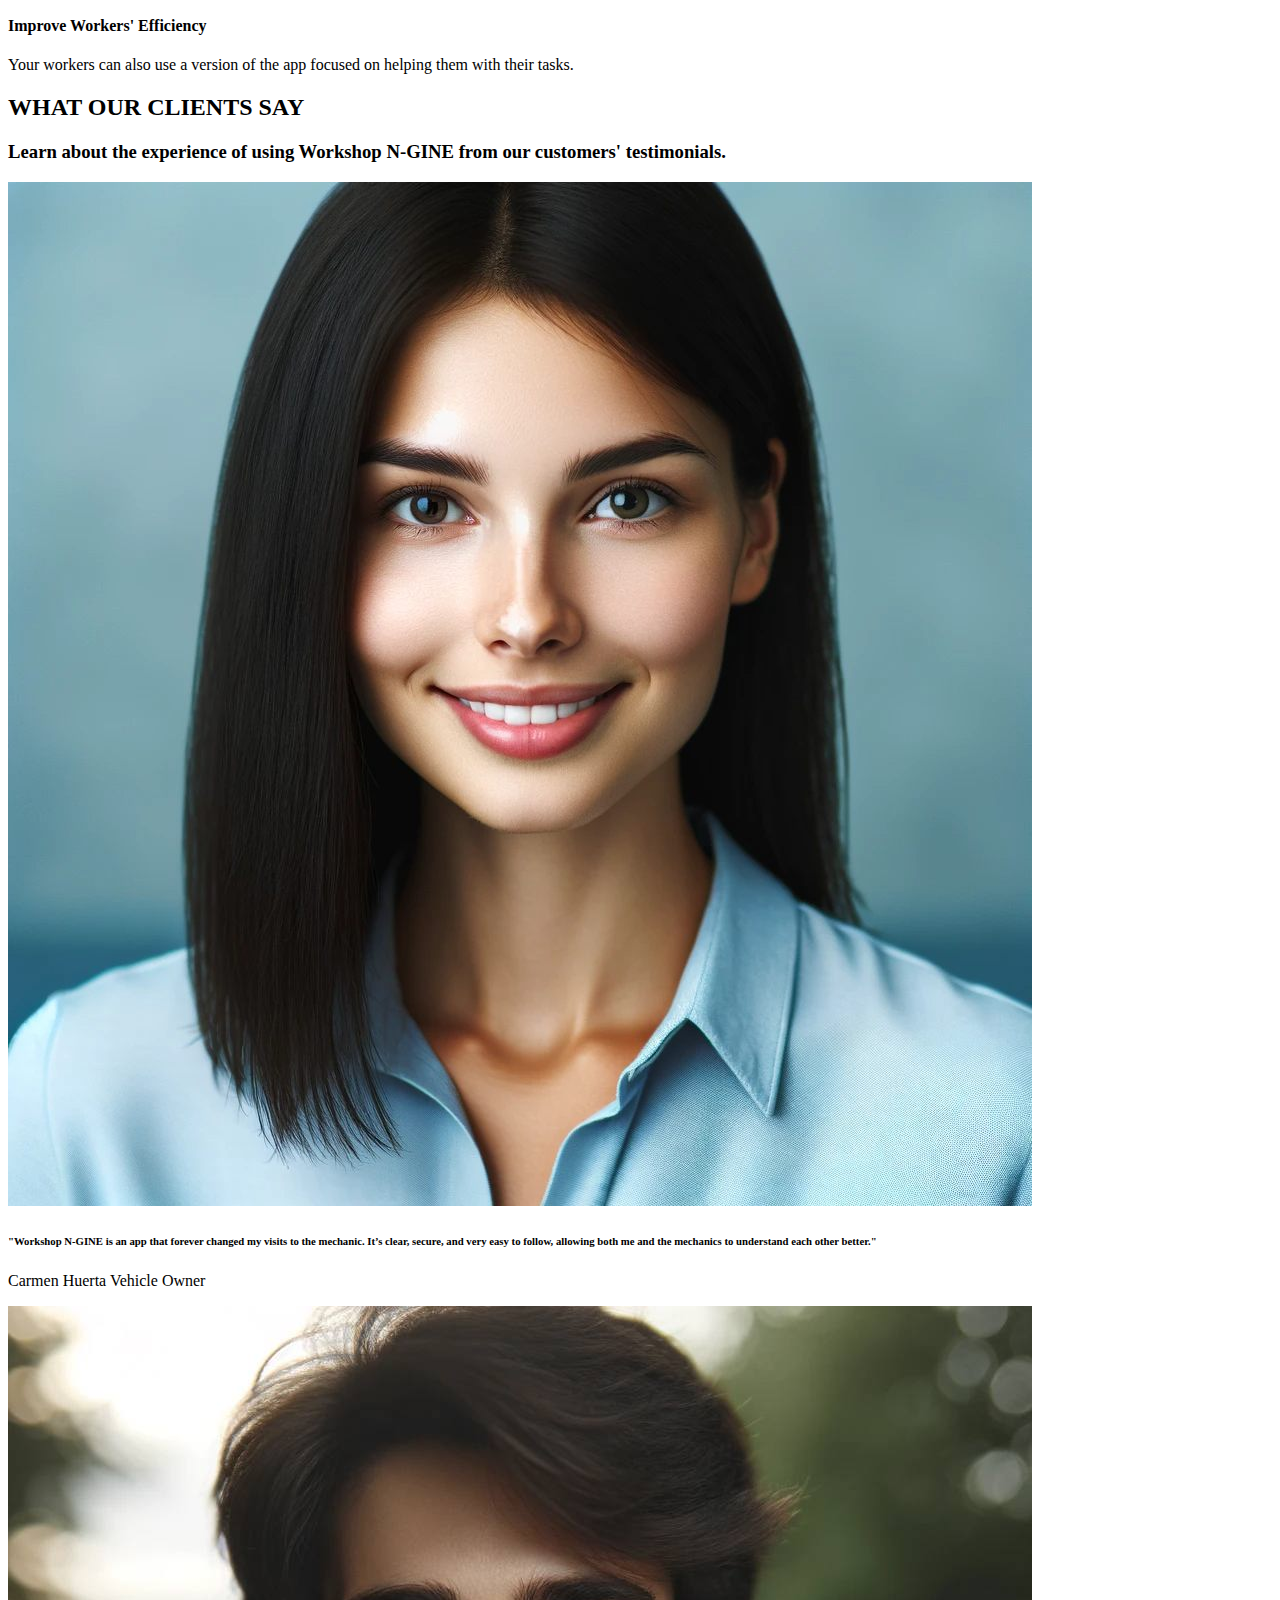
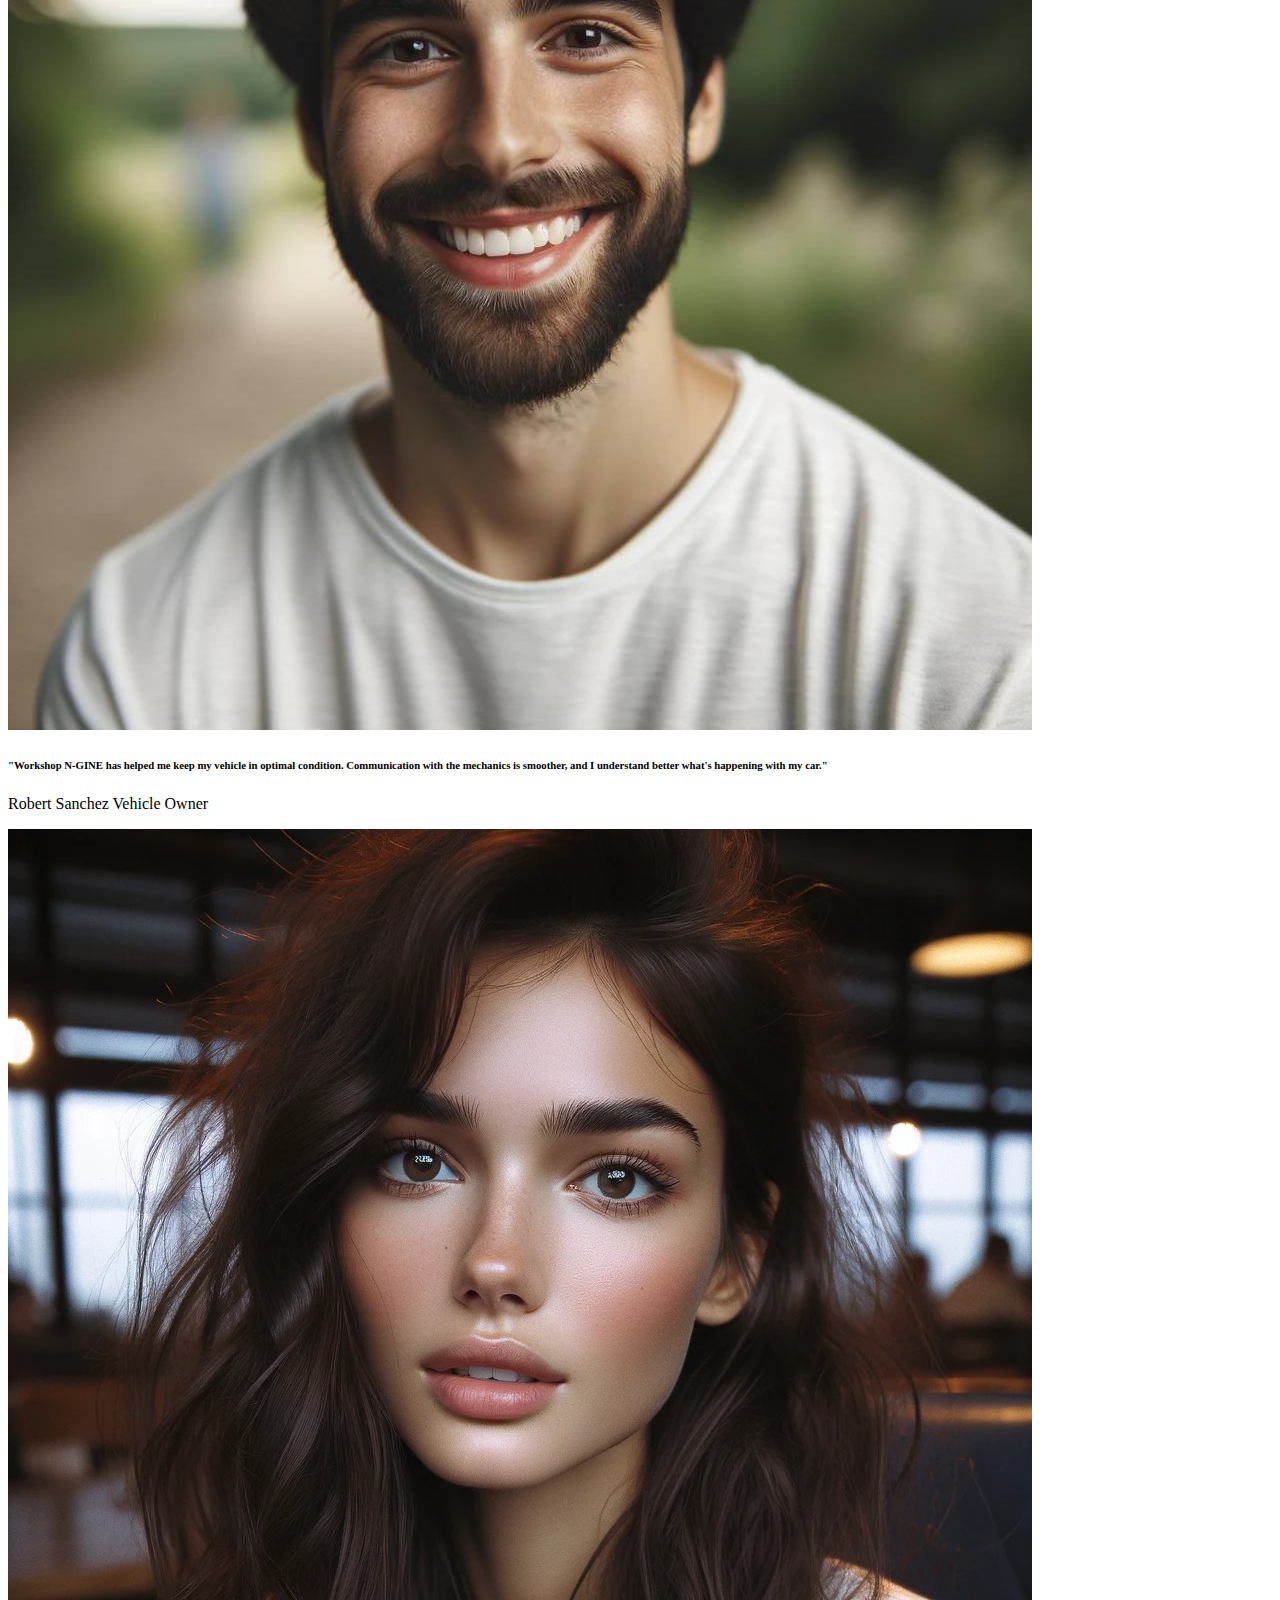
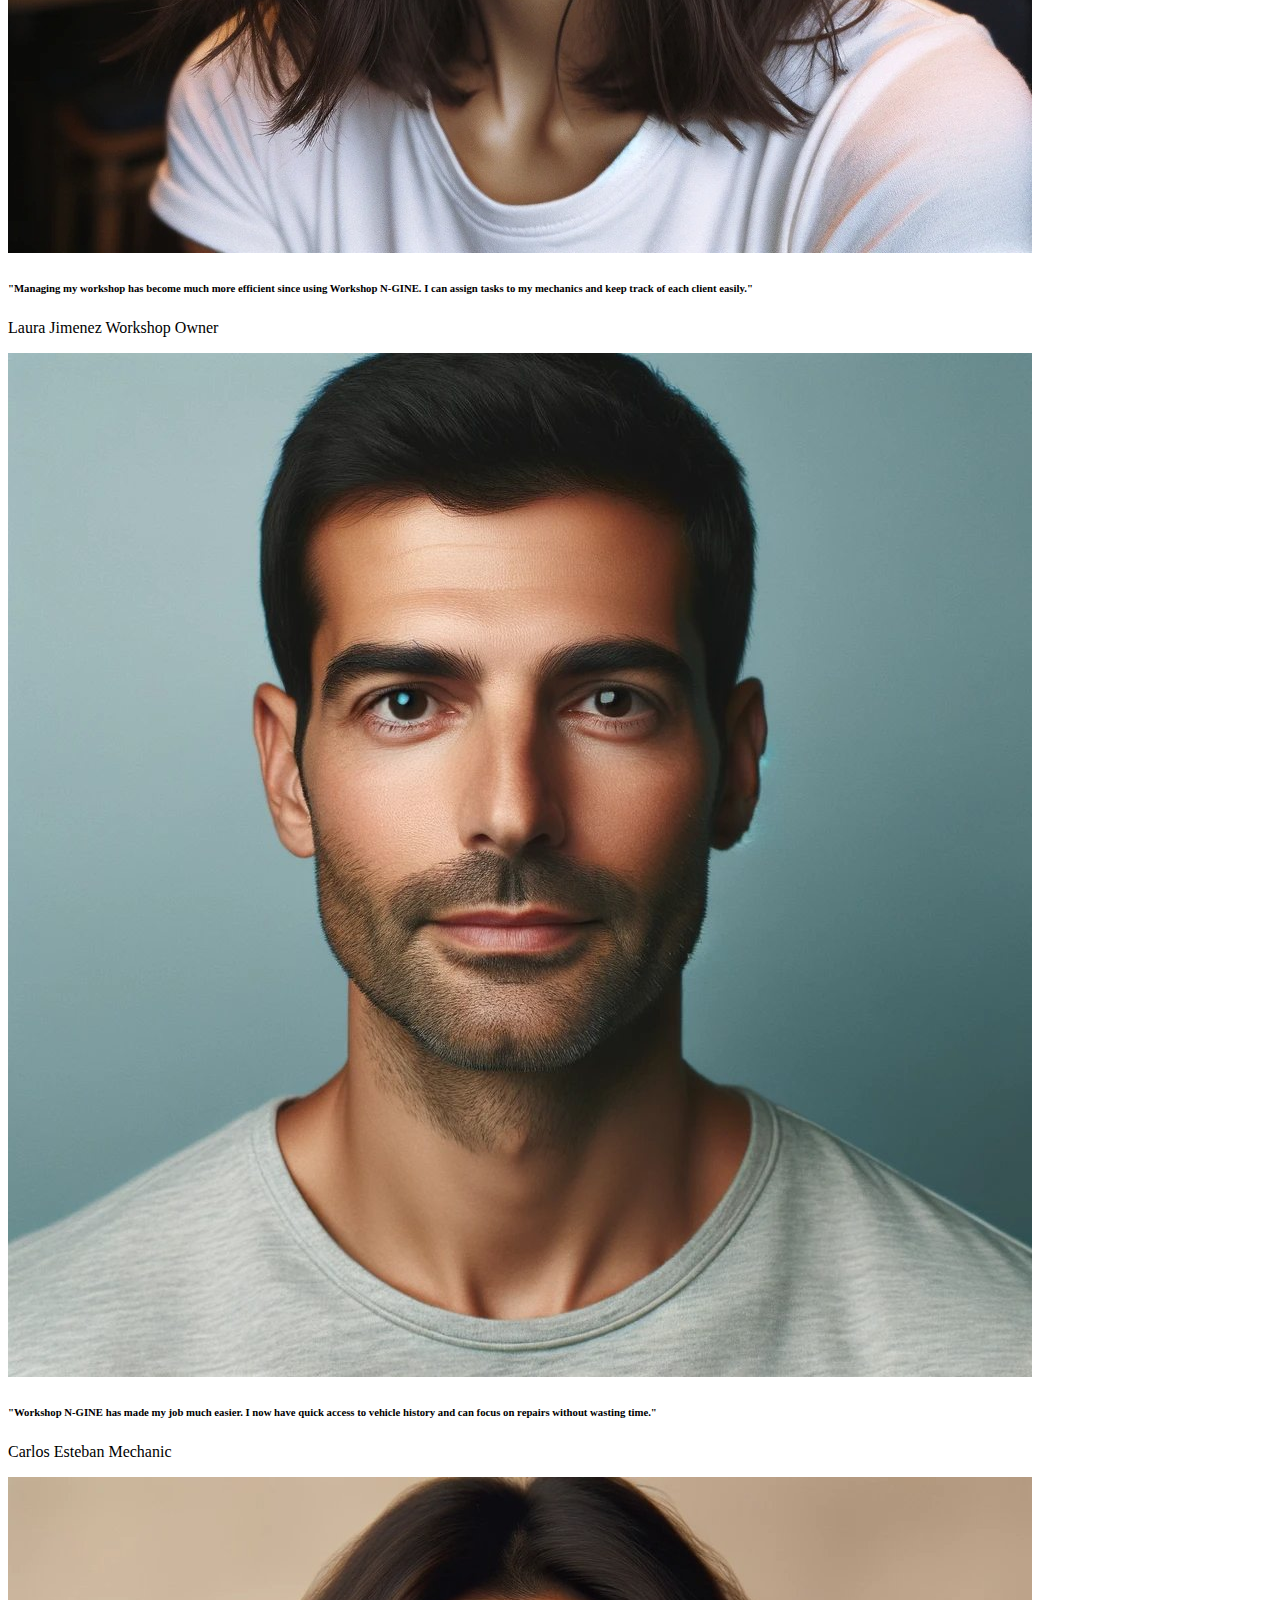
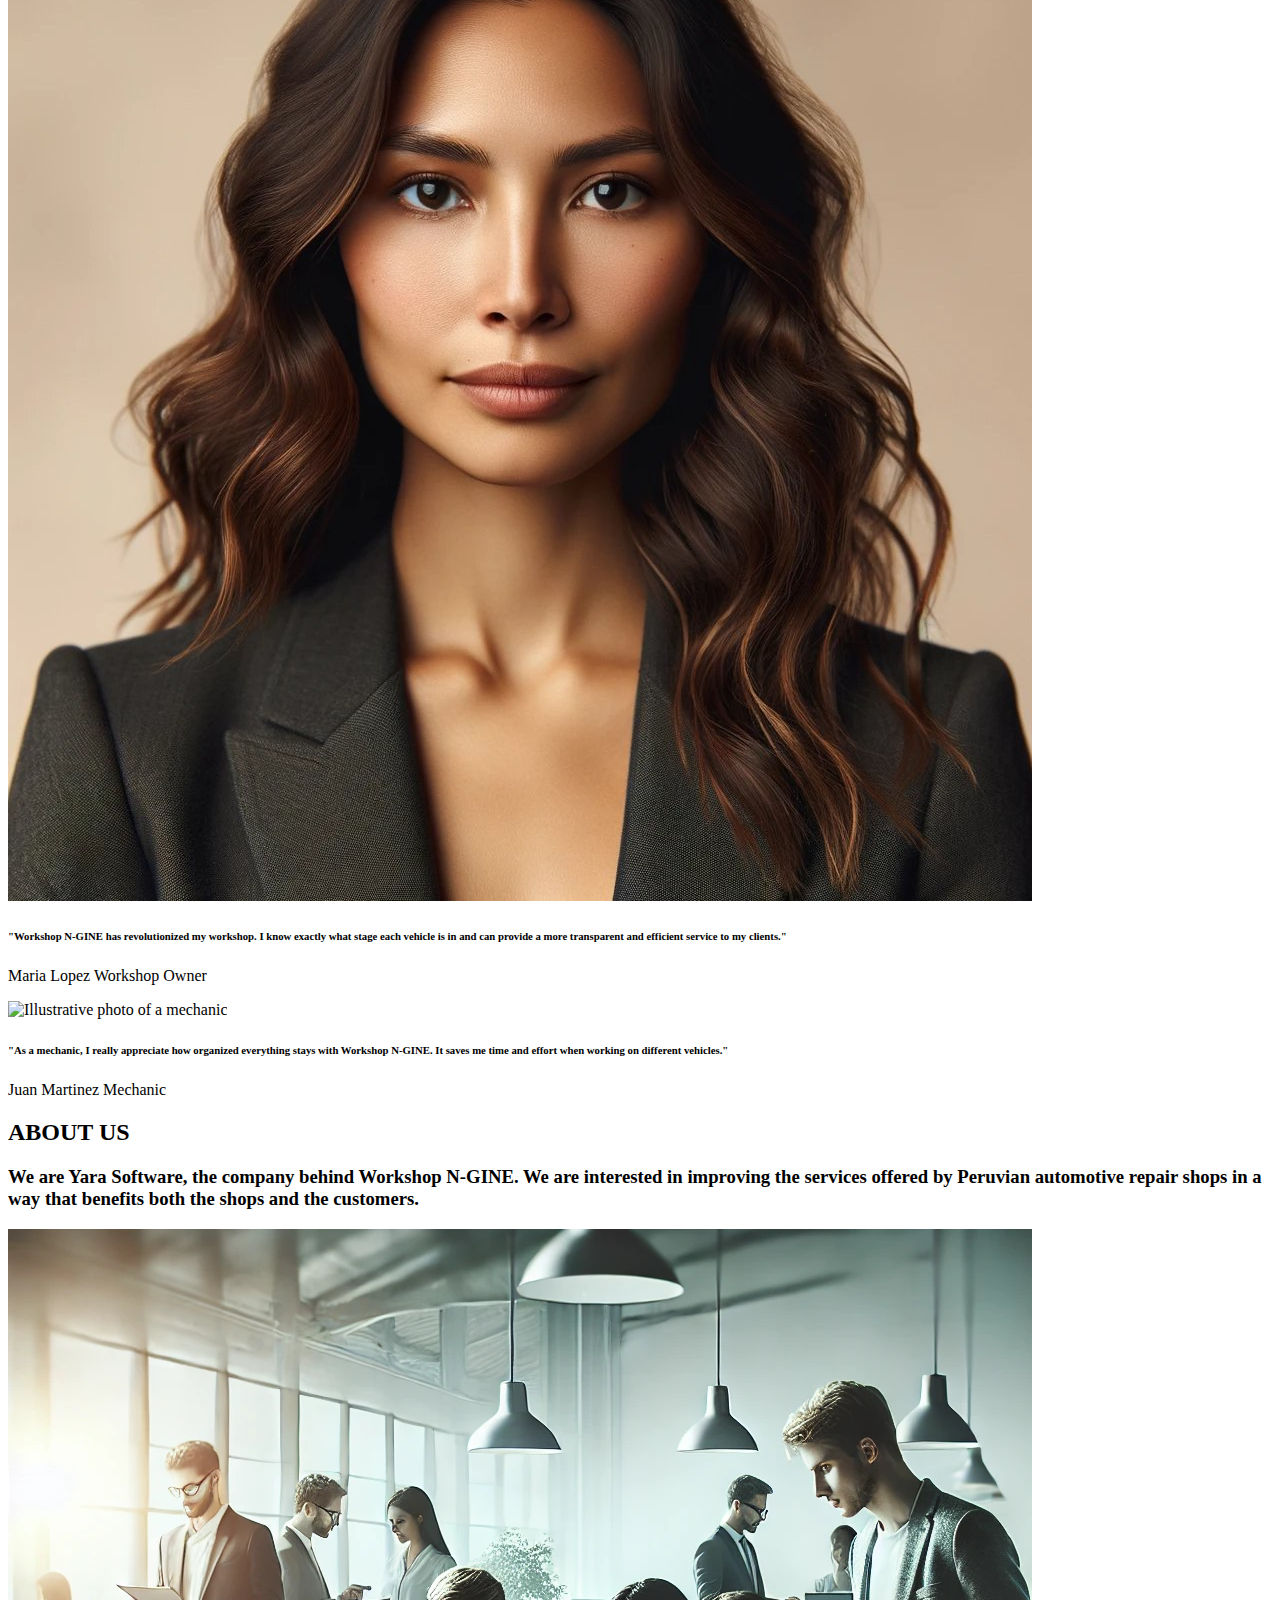
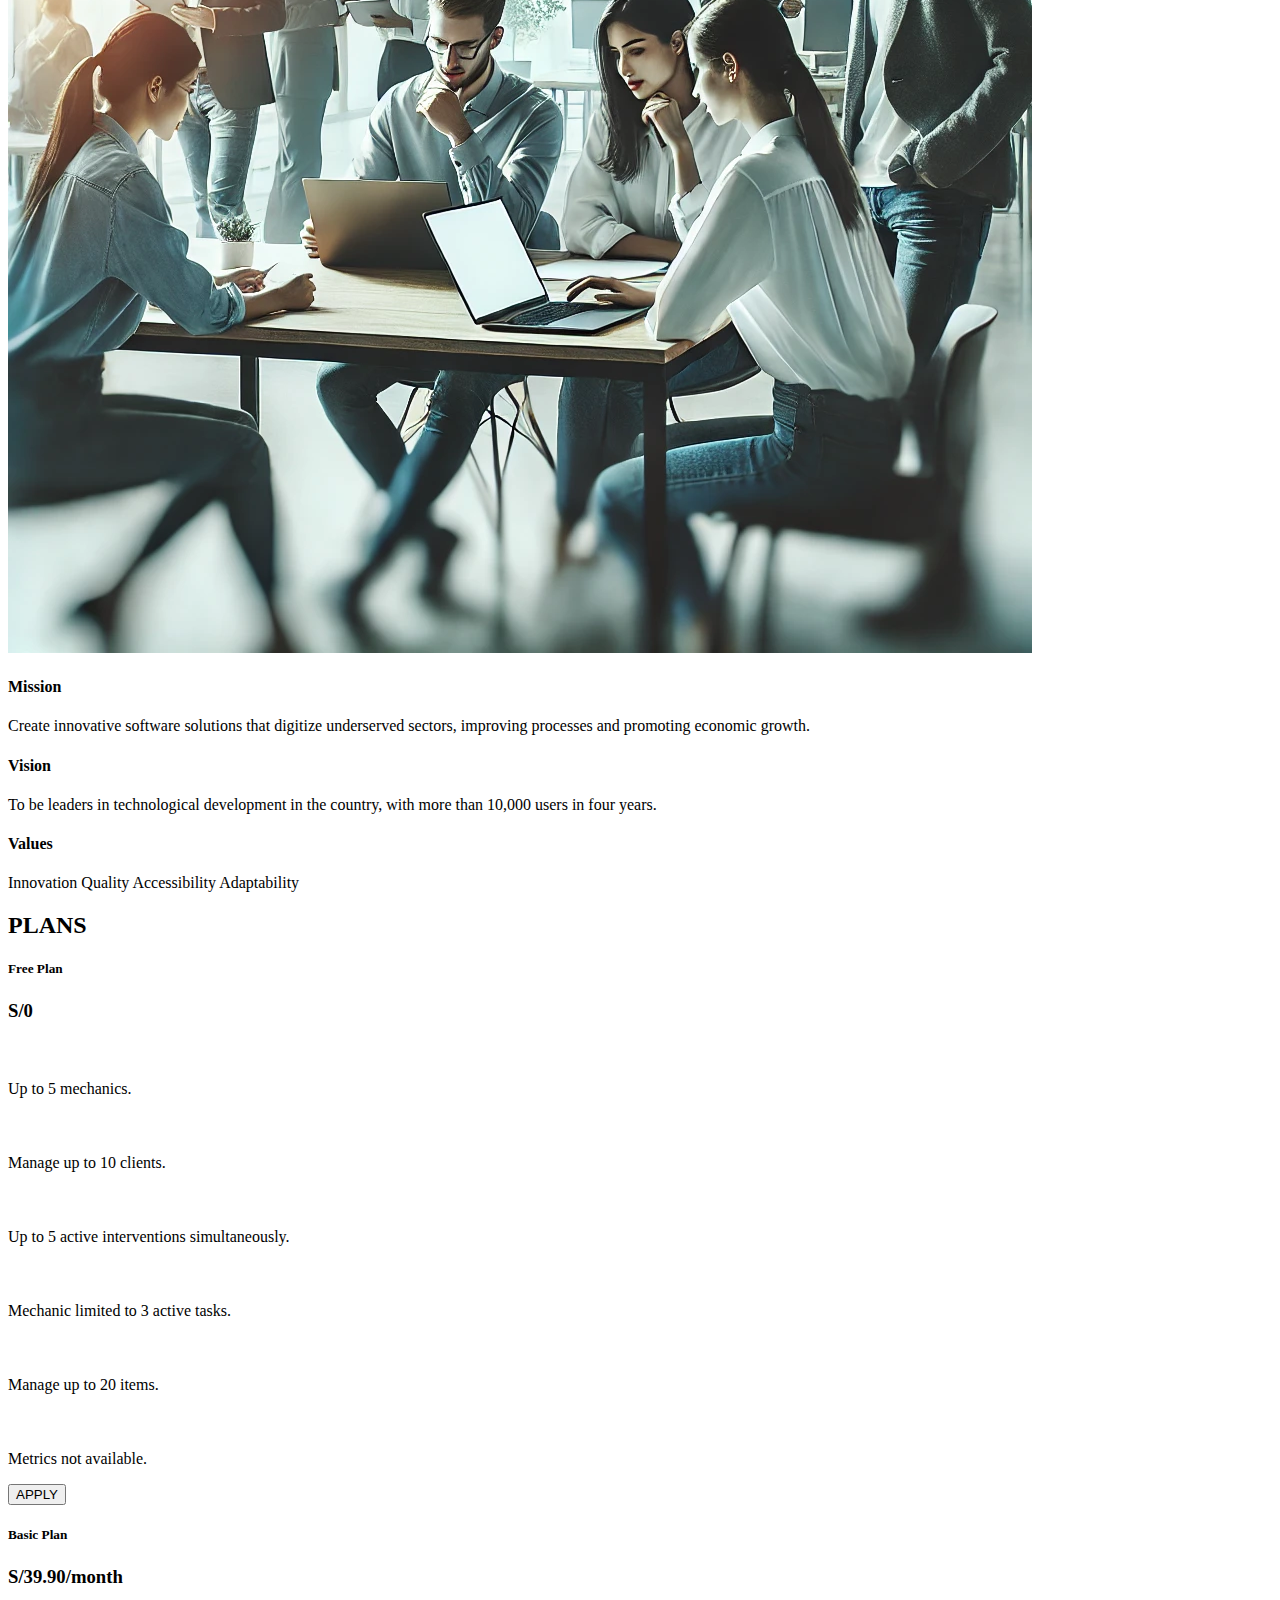
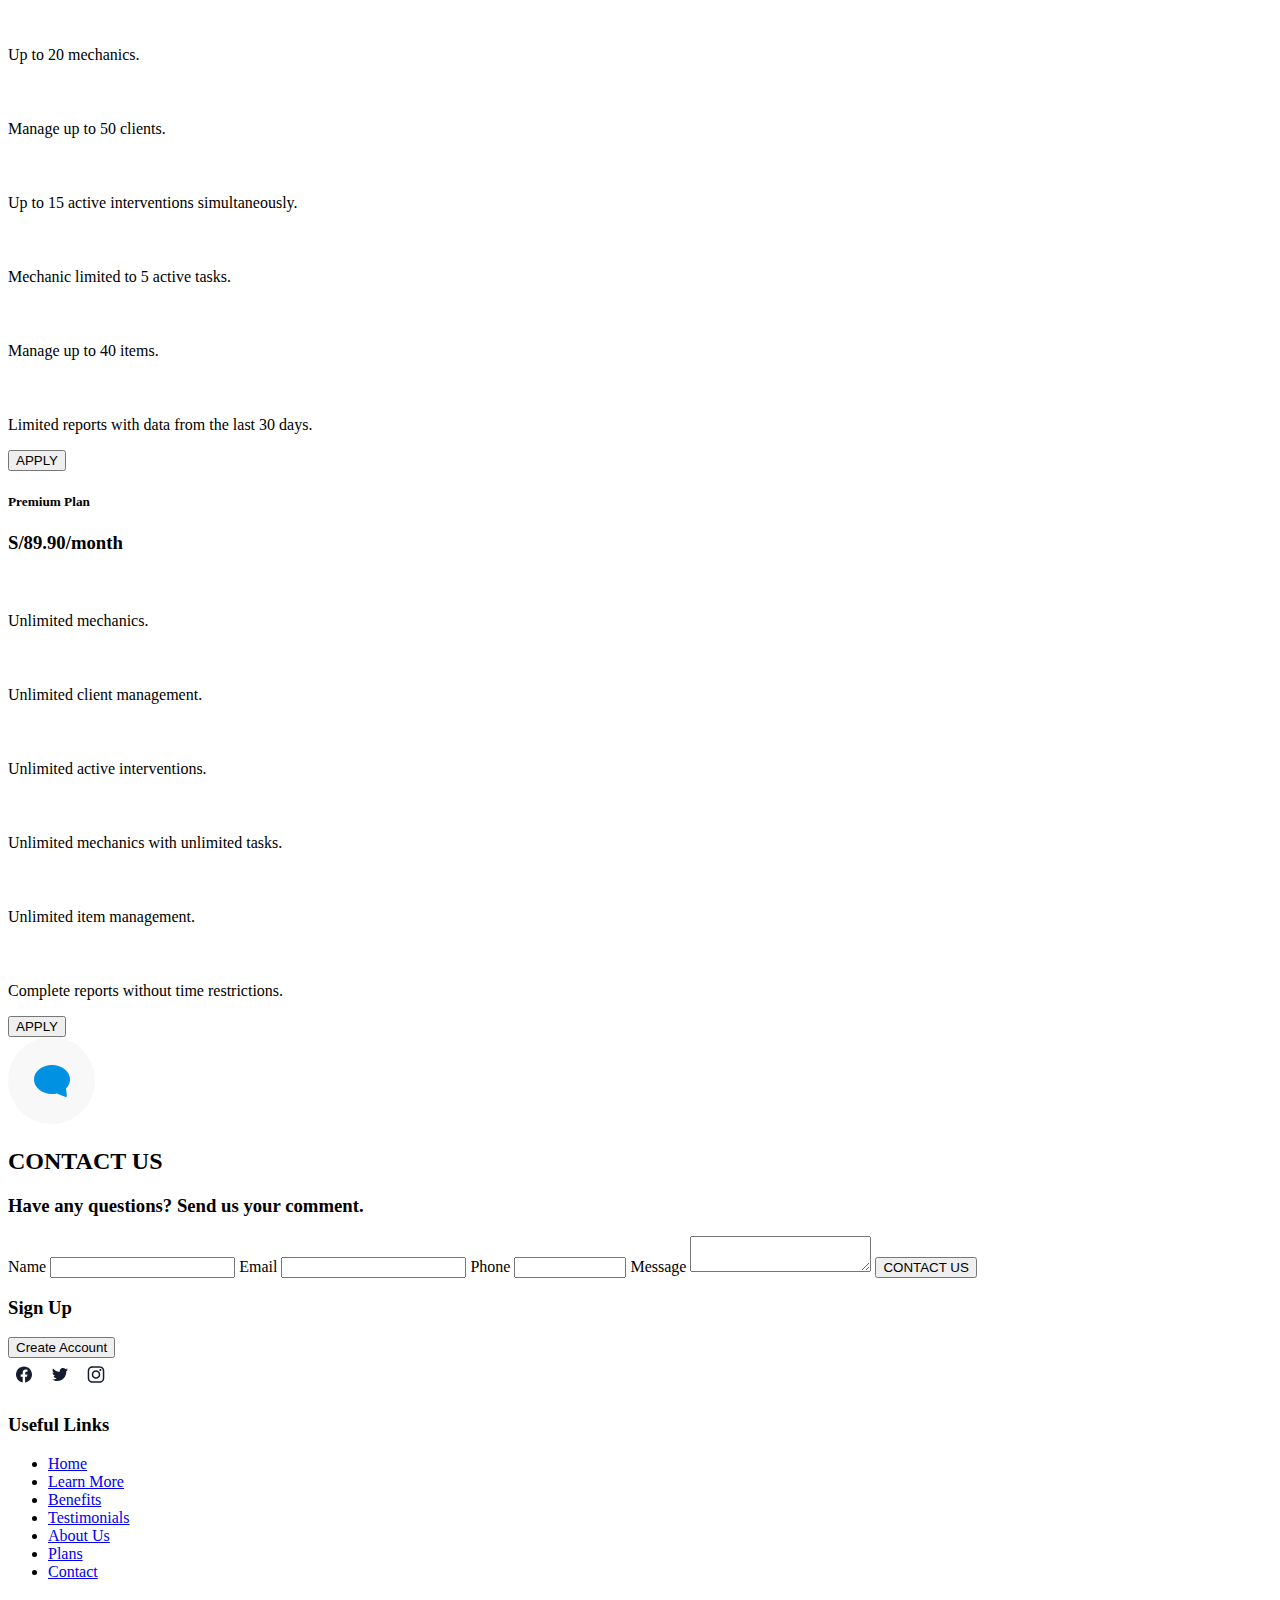
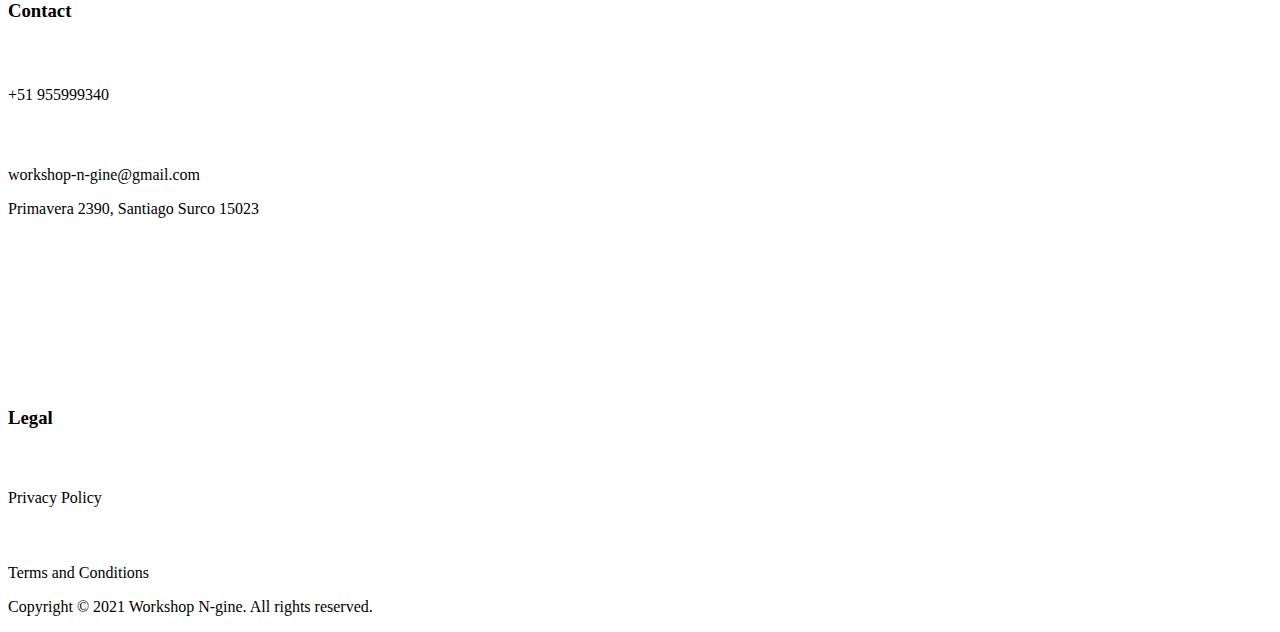
==== commit d1a8726b: "feat: add footer section with sign up, useful links, contact info, and legal details" ====
--- a/public/index.html
+++ b/public/index.html
@@ -329,6 +329,65 @@
             </div>
         </section>
     </main>
+    <footer class="footer"></footer>
+        <section class="footer__content">
+            <div class="sign-up">
+                <h3 class="sign-up__title">Sign Up</h3>
+                <button class="sign-up__button">Create Account</button>
+                <div class="sign-up__social">
+                    <img src="./assets/icon/facebook.svg" alt="Facebook logo">
+                    <img src="./assets/icon/twitter.svg" alt="Twitter logo">
+                    <img src="./assets/icon/instagram.svg" alt="Instagram logo">
+                </div>
+            </div>
+            <div class="useful-links">
+                <h3 class="useful-links__title">Useful Links</h3>
+                <ul class="useful-links__list">
+                    <li class="useful-links__item"><a href="#home">Home</a></li>
+                    <li class="useful-links__item"><a href="#learn-more">Learn More</a></li>
+                    <li class="useful-links__item"><a href="#benefits">Benefits</a></li>
+                    <li class="useful-links__item"><a href="#testimonials">Testimonials</a></li>
+                    <li class="useful-links__item"><a href="#about-us">About Us</a></li>
+                    <li class="useful-links__item"><a href="#plan">Plans</a></li>
+                    <li class="useful-links__item"><a href="#contact-us">Contact</a></li>
+                </ul>
+            </div>
+            <div class="contact">
+                <h3 class="contact__title">Contact</h3>
+                <div class="contact__info">
+                    <div class="contact__item">
+                        <img src="./assets/icon/Phone.svg" alt="Phone icon">
+                        <p>+51 955999340</p>
+                    </div>
+                    <div class="contact__item">
+                        <img src="./assets/icon/email.svg" alt="Email icon">
+                        <p>workshop-n-gine@gmail.com</p>
+                    </div>
+                    <div class="contact__item">
+                        <i class="bi bi-geo-alt-fill"></i>
+                        <p>Primavera 2390, Santiago Surco 15023</p>
+                    </div>
+                    <div class="contact__map">
+                        <iframe src="https://www.google.com/maps/embed?pb=!1m18!1m12!1m3!1d3901.1182830541707!2d-76.96548062405142!3d-12.104054188137306!2m3!1f0!2f0!3f0!3m2!1i1024!2i768!4f13.1!3m3!1m2!1s0x9105c70ab77498c1%3A0xcce9f50642e7c684!2sUniversidad%20Peruana%20de%20Ciencias%20Aplicadas!5e0!3m2!1ses-419!2spe!4v1717644859991!5m2!1ses-419!2spe" width="100%" height="100%" frameborder="0" style="border:0" allowfullscreen></iframe>
+                    </div>
+                </div>
+            </div>
+            <div class="legal">
+                <h3 class="legal__title">Legal</h3>
+                <div class="legal__links">
+                    <div class="legal__link">
+                        <img src="./assets/icon/double-arrow.svg" alt="Double arrow icon">
+                        <p>Privacy Policy</p>
+                    </div>
+                    <div class="legal__link">
+                        <img src="./assets/icon/double-arrow.svg" alt="Double arrow icon">
+                        <p>Terms and Conditions</p>
+                    </div>
+                </div>
+            </div>
+        </section>
+        <p class="footer__copyright">Copyright © 2021 Workshop N-gine. All rights reserved.</p>
+    </footer>
     <script type="module" src="./js/main.js"></script>
 </body>
 </html>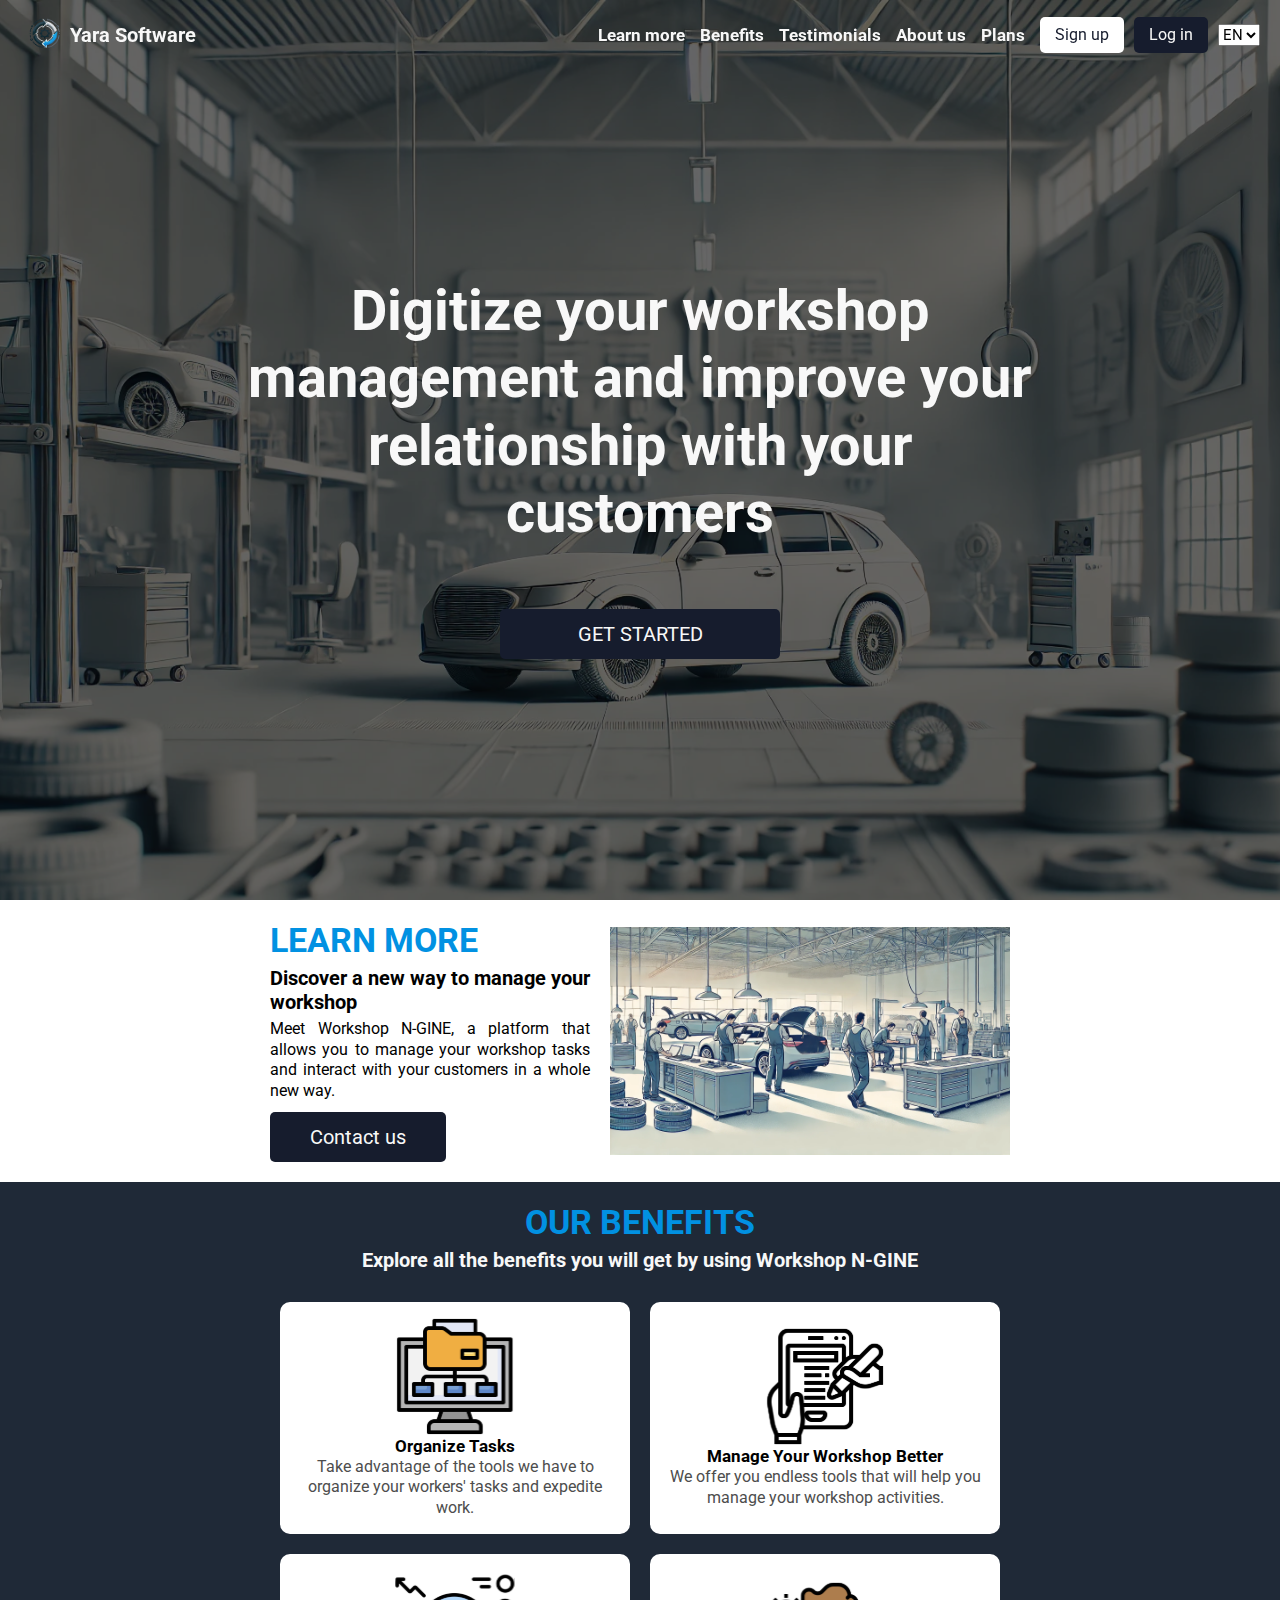
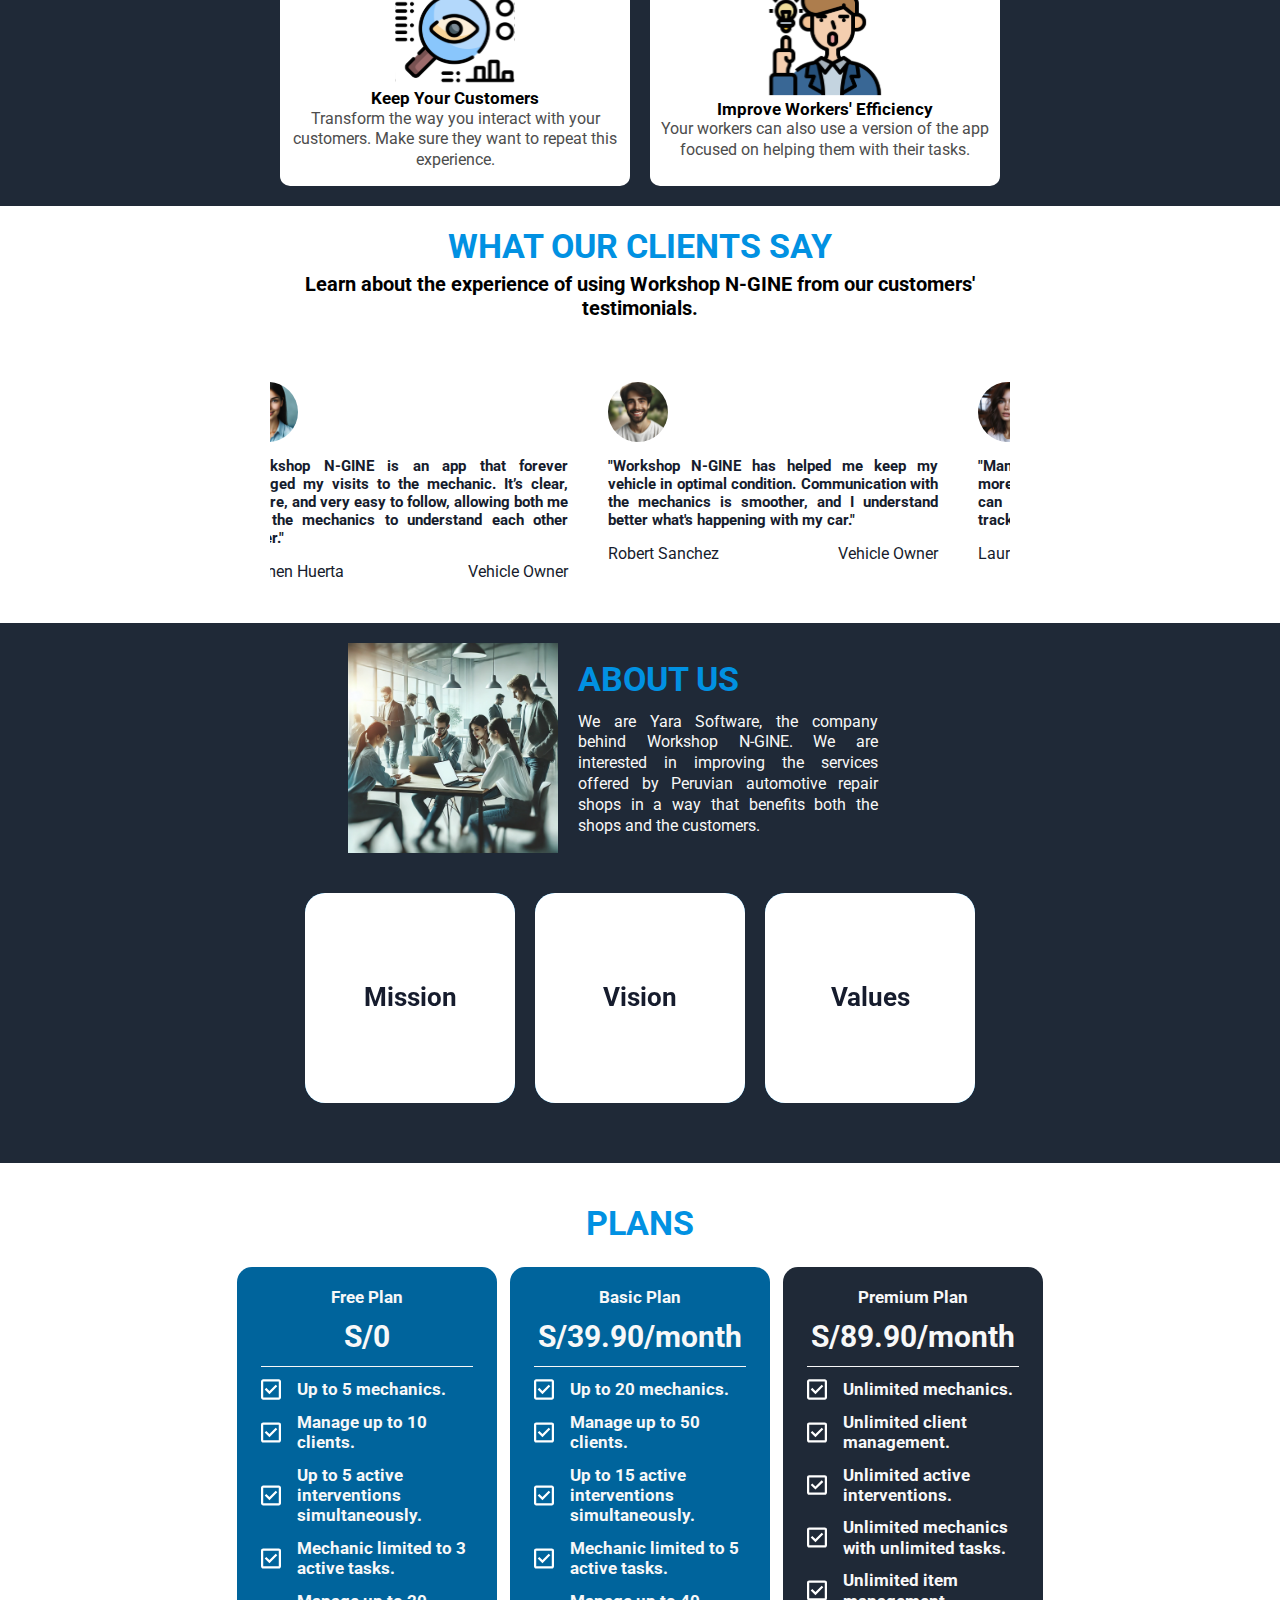
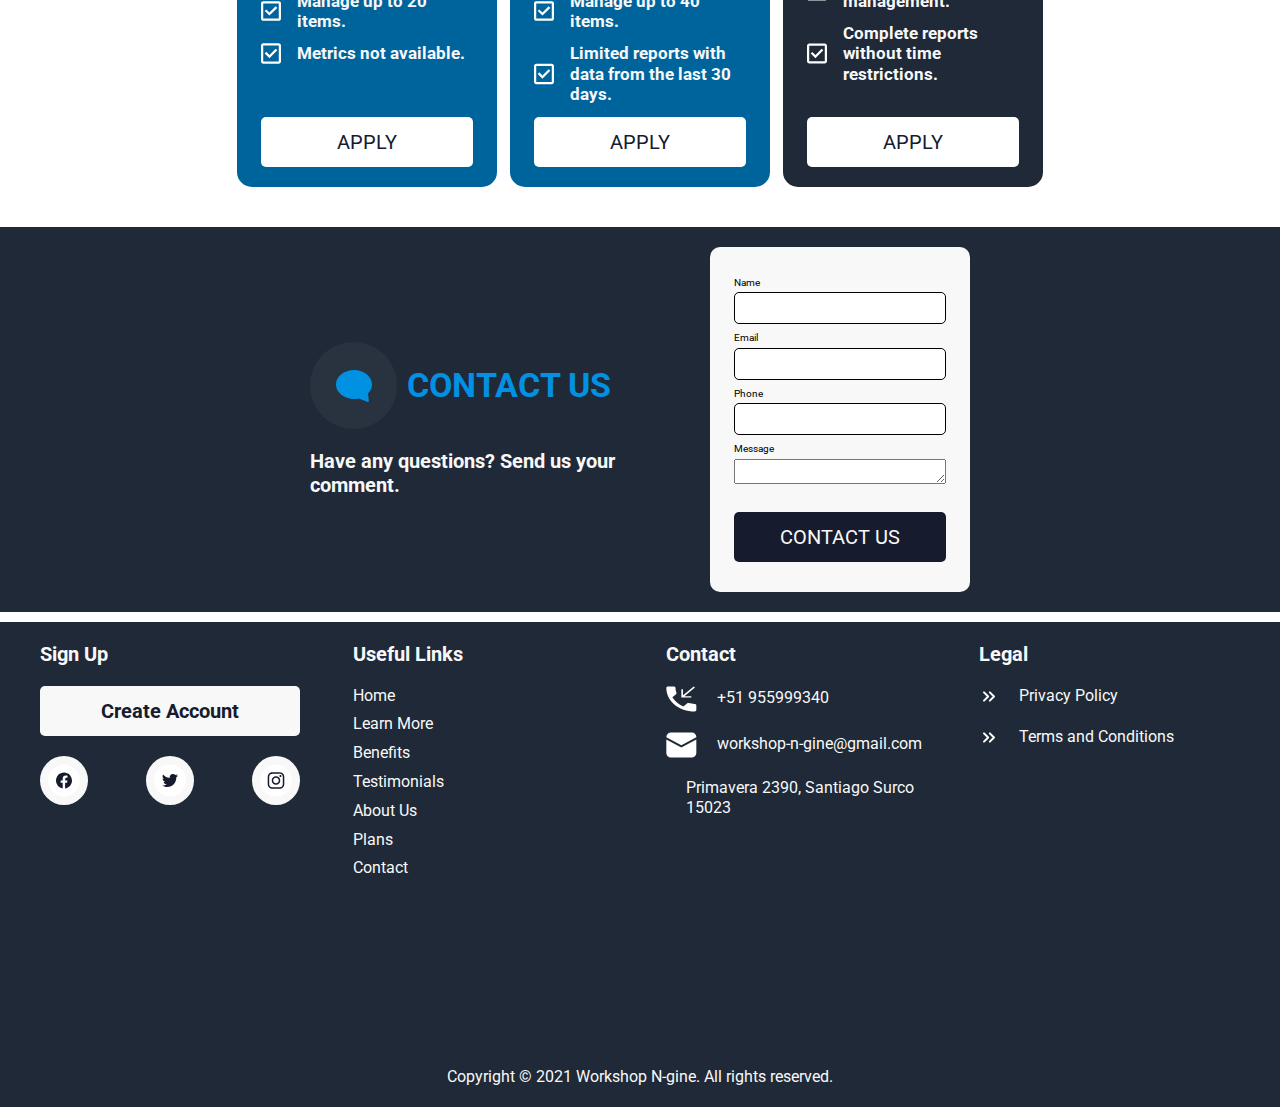
==== commit d4134614: "chore: add link which redirect to web application" ====
--- a/public/index.html
+++ b/public/index.html
@@ -27,8 +27,8 @@
                     <li class="navbar__link"><a href="#plan">Plans</a></li>
                 </ul>
                 <div class="navbar__buttons">
-                    <button class="navbar__button navbar__button--white"><a href="/">Sign up</a></button>
-                    <button class="navbar__button"><a href="/">Log in</a></button>
+                    <button class="navbar__button navbar__button--white"><a href="https://workshop-n-gine-frontend.netlify.app/">Sign up</a></button>
+                    <button class="navbar__button"><a href="https://workshop-n-gine-frontend.netlify.app/">Log in</a></button>
                     <label class="language" for="language-select">
                         <select class="language__options" id="language-select">
                             <option class="language__option" value="en">EN</option>
@@ -41,7 +41,7 @@
         <figure class="banner">
             <figcaption class="banner__content">
                 <h1 class="banner__title">Digitize your workshop management and improve your relationship with your customers</h1>
-                <button class="banner__button"><a href="#learn-more">GET STARTED</a></button>
+                <button class="banner__button"><a href="https://workshop-n-gine-frontend.netlify.app/">GET STARTED</a></button>
             </figcaption>
         </figure>
     </header>
@@ -329,7 +329,7 @@
             </div>
         </section>
     </main>
-    <footer class="footer"></footer>
+    <footer class="footer">
         <section class="footer__content">
             <div class="sign-up">
                 <h3 class="sign-up__title">Sign Up</h3>
--- a/public/css/main.css
+++ b/public/css/main.css
@@ -0,0 +1,1649 @@
+/*! normalize.css v8.0.1 | MIT License | github.com/necolas/normalize.css */
+/* Document
+   ========================================================================== */
+/**
+ * 1. Correct the line height in all browsers.
+ * 2. Prevent adjustments of font size after orientation changes in iOS.
+ */
+html {
+  line-height: 1.15; /* 1 */
+  -webkit-text-size-adjust: 100%; /* 2 */
+}
+
+/* Sections
+   ========================================================================== */
+/**
+ * Remove the margin in all browsers.
+ */
+body {
+  margin: 0;
+}
+
+/**
+ * Render the `main` element consistently in IE.
+ */
+main {
+  display: block;
+}
+
+/**
+ * Correct the font size and margin on `h1` elements within `section` and
+ * `article` contexts in Chrome, Firefox, and Safari.
+ */
+h1 {
+  font-size: 2em;
+  margin: 0.67em 0;
+}
+
+/* Grouping content
+   ========================================================================== */
+/**
+ * 1. Add the correct box sizing in Firefox.
+ * 2. Show the overflow in Edge and IE.
+ */
+hr {
+  box-sizing: content-box; /* 1 */
+  height: 0; /* 1 */
+  overflow: visible; /* 2 */
+}
+
+/**
+ * 1. Correct the inheritance and scaling of font size in all browsers.
+ * 2. Correct the odd `em` font sizing in all browsers.
+ */
+pre {
+  font-family: monospace, monospace; /* 1 */
+  font-size: 1em; /* 2 */
+}
+
+/* Text-level semantics
+   ========================================================================== */
+/**
+ * Remove the gray background on active links in IE 10.
+ */
+a {
+  background-color: transparent;
+}
+
+/**
+ * 1. Remove the bottom border in Chrome 57-
+ * 2. Add the correct text decoration in Chrome, Edge, IE, Opera, and Safari.
+ */
+abbr[title] {
+  border-bottom: none; /* 1 */
+  text-decoration: underline; /* 2 */
+  text-decoration: underline dotted; /* 2 */
+}
+
+/**
+ * Add the correct font weight in Chrome, Edge, and Safari.
+ */
+b,
+strong {
+  font-weight: bolder;
+}
+
+/**
+ * 1. Correct the inheritance and scaling of font size in all browsers.
+ * 2. Correct the odd `em` font sizing in all browsers.
+ */
+code,
+kbd,
+samp {
+  font-family: monospace, monospace; /* 1 */
+  font-size: 1em; /* 2 */
+}
+
+/**
+ * Add the correct font size in all browsers.
+ */
+small {
+  font-size: 80%;
+}
+
+/**
+ * Prevent `sub` and `sup` elements from affecting the line height in
+ * all browsers.
+ */
+sub,
+sup {
+  font-size: 75%;
+  line-height: 0;
+  position: relative;
+  vertical-align: baseline;
+}
+
+sub {
+  bottom: -0.25em;
+}
+
+sup {
+  top: -0.5em;
+}
+
+/* Embedded content
+   ========================================================================== */
+/**
+ * Remove the border on images inside links in IE 10.
+ */
+img {
+  border-style: none;
+}
+
+/* Forms
+   ========================================================================== */
+/**
+ * 1. Change the font styles in all browsers.
+ * 2. Remove the margin in Firefox and Safari.
+ */
+button,
+input,
+optgroup,
+select,
+textarea {
+  font-family: inherit; /* 1 */
+  font-size: 100%; /* 1 */
+  line-height: 1.15; /* 1 */
+  margin: 0; /* 2 */
+}
+
+/**
+ * Show the overflow in IE.
+ * 1. Show the overflow in Edge.
+ */
+button,
+input { /* 1 */
+  overflow: visible;
+}
+
+/**
+ * Remove the inheritance of text transform in Edge, Firefox, and IE.
+ * 1. Remove the inheritance of text transform in Firefox.
+ */
+button,
+select { /* 1 */
+  text-transform: none;
+}
+
+/**
+ * Correct the inability to style clickable types in iOS and Safari.
+ */
+/* button,
+[type="button"],
+[type="reset"],
+[type="submit"] {
+  -webkit-appearance: button;
+} */
+/**
+ * Remove the inner border and padding in Firefox.
+ */
+button::-moz-focus-inner,
+[type=button]::-moz-focus-inner,
+[type=reset]::-moz-focus-inner,
+[type=submit]::-moz-focus-inner {
+  border-style: none;
+  padding: 0;
+}
+
+/**
+ * Restore the focus styles unset by the previous rule.
+ */
+button:-moz-focusring,
+[type=button]:-moz-focusring,
+[type=reset]:-moz-focusring,
+[type=submit]:-moz-focusring {
+  outline: 1px dotted ButtonText;
+}
+
+/**
+ * Correct the padding in Firefox.
+ */
+fieldset {
+  padding: 0.35em 0.75em 0.625em;
+}
+
+/**
+ * 1. Correct the text wrapping in Edge and IE.
+ * 2. Correct the color inheritance from `fieldset` elements in IE.
+ * 3. Remove the padding so developers are not caught out when they zero out
+ *    `fieldset` elements in all browsers.
+ */
+legend {
+  box-sizing: border-box; /* 1 */
+  color: inherit; /* 2 */
+  display: table; /* 1 */
+  max-width: 100%; /* 1 */
+  padding: 0; /* 3 */
+  white-space: normal; /* 1 */
+}
+
+/**
+ * Add the correct vertical alignment in Chrome, Firefox, and Opera.
+ */
+progress {
+  vertical-align: baseline;
+}
+
+/**
+ * Remove the default vertical scrollbar in IE 10+.
+ */
+textarea {
+  overflow: auto;
+}
+
+/**
+ * 1. Add the correct box sizing in IE 10.
+ * 2. Remove the padding in IE 10.
+ */
+[type=checkbox],
+[type=radio] {
+  box-sizing: border-box; /* 1 */
+  padding: 0; /* 2 */
+}
+
+/**
+ * Correct the cursor style of increment and decrement buttons in Chrome.
+ */
+[type=number]::-webkit-inner-spin-button,
+[type=number]::-webkit-outer-spin-button {
+  height: auto;
+}
+
+/**
+ * 1. Correct the odd appearance in Chrome and Safari.
+ * 2. Correct the outline style in Safari.
+ */
+[type=search] {
+  /*-webkit-appearance: textfield;  1 */
+  outline-offset: -2px; /* 2 */
+}
+
+/**
+ * Remove the inner padding in Chrome and Safari on macOS.
+ */
+[type=search]::-webkit-search-decoration {
+  -webkit-appearance: none;
+}
+
+/**
+ * 1. Correct the inability to style clickable types in iOS and Safari.
+ * 2. Change font properties to `inherit` in Safari.
+ */
+::-webkit-file-upload-button {
+  -webkit-appearance: button; /* 1 */
+  font: inherit; /* 2 */
+}
+
+/* Interactive
+   ========================================================================== */
+/*
+ * Add the correct display in Edge, IE 10+, and Firefox.
+ */
+details {
+  display: block;
+}
+
+/*
+ * Add the correct display in all browsers.
+ */
+summary {
+  display: list-item;
+}
+
+/* Misc
+   ========================================================================== */
+/**
+ * Add the correct display in IE 10+.
+ */
+template {
+  display: none;
+}
+
+/**
+ * Add the correct display in IE 10.
+ */
+[hidden] {
+  display: none;
+}
+
+* {
+  margin: 0;
+  padding: 0;
+  box-sizing: border-box;
+}
+
+html {
+  font-size: 62.5%;
+  font-family: "Roboto", sans-serif;
+  font-optical-sizing: auto;
+  scroll-behavior: smooth;
+}
+
+.header {
+  position: relative;
+  z-index: 2;
+  padding: 2rem 4rem;
+  height: auto;
+  min-height: 100vh;
+  display: flex;
+  flex-direction: column;
+  justify-content: center;
+  gap: 3.6rem;
+  background-image: url("../assets/img/hero_image.webp");
+  background-repeat: no-repeat;
+  background-size: cover;
+  background-position: center;
+}
+.header::before {
+  content: "";
+  width: 100%;
+  height: 100%;
+  position: absolute;
+  top: 0;
+  left: 0;
+  background: rgba(0, 0, 0, 0.6);
+  z-index: 3;
+}
+
+.header > * {
+  position: relative;
+  z-index: 4;
+}
+
+.footer {
+  padding: 2rem 4rem;
+  margin-top: 1rem;
+  display: flex;
+  flex-direction: column;
+  justify-content: center;
+  gap: 7.5rem;
+  color: rgb(248, 248, 248);
+  background-color: rgb(31, 41, 55);
+}
+.footer__content {
+  display: flex;
+  flex-direction: column;
+  gap: 5.2rem;
+}
+@media (min-width: 768px) {
+  .footer__content {
+    display: grid;
+    grid-template-columns: repeat(auto-fit, minmax(21rem, 0.5fr));
+  }
+}
+@media (min-width: 1440px) {
+  .footer__content {
+    max-width: 160rem;
+    margin: 0 auto;
+  }
+}
+.footer__copyright {
+  font-size: 1.2rem;
+  line-height: 130%;
+  font-weight: 400;
+  font-style: normal;
+  text-align: center;
+}
+@media (min-width: 768px) {
+  .footer__copyright {
+    font-size: 1.6rem;
+  }
+}
+
+.buttonAction, .sign-up__button, .contact-form__button, .plan .plan-card__button, .know-more__button, .banner__button, .navbar__button {
+  font-size: 1.6rem;
+  line-height: 2rem;
+  font-weight: 400;
+  font-style: normal;
+  width: 100%;
+  padding: 1.5rem 4rem;
+  color: rgb(248, 248, 248);
+  background-color: rgb(22, 28, 45);
+  border: none;
+  border-radius: 0.5rem;
+  cursor: pointer;
+}
+@media (min-width: 768px) {
+  .buttonAction, .sign-up__button, .contact-form__button, .plan .plan-card__button, .know-more__button, .banner__button, .navbar__button {
+    font-size: 2rem;
+  }
+}
+.buttonAction:hover, .sign-up__button:hover, .contact-form__button:hover, .plan .plan-card__button:hover, .know-more__button:hover, .banner__button:hover, .navbar__button:hover {
+  transform: scale(1.2);
+  transition-property: all;
+  transition-duration: 500ms;
+  transition-timing-function: ease-in-out;
+}
+.buttonAction a, .sign-up__button a, .contact-form__button a, .plan .plan-card__button a, .know-more__button a, .banner__button a, .navbar__button a {
+  display: inline-block;
+  width: 100%;
+  height: 100%;
+  text-decoration: none;
+  color: rgb(248, 248, 248);
+}
+
+.navbar {
+  z-index: 5;
+  padding: 1rem 2rem;
+  width: 100%;
+  height: auto;
+  position: fixed;
+  top: 0;
+  left: 0;
+  display: flex;
+  justify-content: space-between;
+  align-items: center;
+  transition-property: all;
+  transition-duration: 500ms;
+  transition-timing-function: ease-in;
+}
+.navbar--dark-background {
+  background-color: rgb(22, 28, 45);
+}
+.navbar--dark-background .navbar__complete-list {
+  background-color: rgb(22, 28, 45);
+}
+@media (min-width: 768px) {
+  .navbar--dark-background .navbar__complete-list {
+    background-color: transparent;
+  }
+}
+.navbar--dark-background .navbar__button {
+  background-color: rgb(255, 255, 255);
+}
+.navbar--dark-background .navbar__button a {
+  font-weight: bold;
+  color: rgb(31, 41, 55);
+}
+.navbar__icon-menu {
+  cursor: pointer;
+}
+@media (min-width: 768px) {
+  .navbar__icon-menu {
+    display: none;
+  }
+}
+.navbar__buttons {
+  padding-top: 1rem;
+  width: min-content;
+  display: flex;
+  flex-direction: column;
+  align-items: center;
+  gap: 1rem;
+}
+@media (min-width: 768px) {
+  .navbar__buttons {
+    padding: 0;
+    flex-direction: row;
+    gap: 1rem;
+  }
+}
+.navbar__button {
+  width: max-content;
+  padding: 1rem 1.5rem;
+  font-size: 1.2rem;
+  line-height: 1.6rem;
+  font-weight: 400;
+  font-style: normal;
+  transition-property: all;
+  transition-duration: 500ms;
+  transition-timing-function: ease-in;
+}
+@media (min-width: 768px) {
+  .navbar__button {
+    font-size: 1.6rem;
+  }
+}
+.navbar__button a {
+  text-decoration: none;
+  color: rgb(248, 248, 248);
+}
+.navbar__button--white {
+  background-color: rgb(255, 255, 255);
+}
+.navbar__button--white a {
+  color: rgb(22, 28, 45);
+}
+.navbar__logo {
+  display: flex;
+  justify-content: center;
+  align-items: center;
+  cursor: pointer;
+  text-decoration: none;
+}
+.navbar__logo img {
+  aspect-ratio: 1/1;
+  width: 5rem;
+  border-radius: 100%;
+}
+.navbar__logo p {
+  font-size: 1.6rem;
+  line-height: 120%;
+  font-weight: 700;
+  font-style: normal;
+  width: max-content;
+  color: rgb(248, 248, 248);
+}
+@media (min-width: 768px) {
+  .navbar__logo p {
+    font-size: 1.8rem;
+  }
+}
+@media (min-width: 1024px) {
+  .navbar__logo p {
+    font-size: 2rem;
+  }
+}
+.navbar__complete-list {
+  z-index: -1;
+  position: absolute;
+  bottom: 100%;
+  left: 0;
+  padding-bottom: 3rem;
+  width: 100%;
+  display: flex;
+  flex-direction: column;
+  justify-content: center;
+  align-items: center;
+  transition-property: all;
+  transition-duration: 500ms;
+  transition-timing-function: ease-in;
+}
+.navbar__complete-list--show_list {
+  transform: translate(0, calc(100% + 7rem));
+}
+@media (min-width: 768px) {
+  .navbar__complete-list {
+    padding: 0;
+    position: relative;
+    display: flex;
+    flex-direction: row;
+    justify-content: end;
+    align-items: center;
+    gap: 1.5rem;
+    flex-grow: 1;
+  }
+}
+.navbar__list {
+  transition-property: all;
+  transition-duration: 500ms;
+  transition-timing-function: ease-in;
+  width: min-content;
+  display: flex;
+  flex-direction: column;
+  gap: 1.5rem;
+}
+@media (min-width: 768px) {
+  .navbar__list {
+    max-width: 61rem;
+    flex-direction: row;
+    align-items: center;
+    flex-grow: 1;
+    justify-content: end;
+    margin: 0;
+  }
+}
+.navbar__link {
+  text-align: center;
+  list-style: none;
+}
+.navbar__link a {
+  text-decoration: none;
+  font-size: 1.4rem;
+  line-height: 120%;
+  font-weight: 700;
+  font-style: normal;
+  color: rgb(248, 248, 248);
+}
+@media (min-width: 768px) {
+  .navbar__link a {
+    font-size: 1.5rem;
+  }
+}
+@media (min-width: 1024px) {
+  .navbar__link a {
+    font-size: 1.7rem;
+  }
+}
+.navbar .language {
+  font-size: 1.2rem;
+  line-height: 120%;
+  font-weight: 700;
+  font-style: normal;
+}
+@media (min-width: 768px) {
+  .navbar .language {
+    font-size: 1.4rem;
+  }
+}
+@media (min-width: 1024px) {
+  .navbar .language {
+    font-size: 1.5rem;
+  }
+}
+
+.banner {
+  width: 100%;
+  max-width: 82rem;
+  margin: 0 auto;
+  display: flex;
+  flex-direction: column;
+  align-items: center;
+  gap: 3rem;
+}
+@media (min-width: 768px) {
+  .banner {
+    flex-direction: row;
+  }
+}
+.banner__img {
+  height: min-content;
+  display: flex;
+  justify-content: center;
+  align-items: center;
+  width: 100%;
+  max-width: 26rem;
+}
+@media (min-width: 768px) {
+  .banner__img {
+    max-width: 35rem;
+    order: 2;
+  }
+}
+.banner__img img {
+  width: 100%;
+}
+.banner__content {
+  display: flex;
+  flex-direction: column;
+  gap: 2.5rem;
+}
+@media (min-width: 768px) {
+  .banner__content {
+    order: 1;
+  }
+}
+.banner__title {
+  font-size: 2.4rem;
+  line-height: 120%;
+  font-weight: 700;
+  font-style: normal;
+  color: rgb(248, 248, 248);
+  text-align: center;
+}
+@media (min-width: 768px) {
+  .banner__title {
+    font-size: 4.8rem;
+  }
+}
+@media (min-width: 1024px) {
+  .banner__title {
+    font-size: 5.6rem;
+  }
+}
+.banner__button {
+  max-width: fit-content;
+  margin: 0 auto;
+}
+@media (min-width: 768px) {
+  .banner__button {
+    padding-right: 1rem;
+    padding-left: 1rem;
+  }
+}
+@media (min-width: 1024px) {
+  .banner__button {
+    max-width: 28rem;
+  }
+}
+
+.know-more {
+  scroll-margin-top: 7rem;
+  width: 100%;
+  max-width: 82rem;
+  margin: 0 auto;
+  padding: 2rem 4rem;
+  display: flex;
+  flex-direction: column;
+  align-items: center;
+  gap: 2rem;
+}
+@media (min-width: 768px) {
+  .know-more {
+    display: grid;
+    grid-template-columns: 1fr auto;
+    grid-template-rows: repeat(2, auto);
+    column-gap: 2rem;
+    row-gap: 0.5rem;
+  }
+}
+.know-more__header, .testimonials__header, .our-benefits__header {
+  width: 100%;
+  display: flex;
+  flex-direction: column;
+  text-align: center;
+  gap: 1rem;
+}
+@media (min-width: 768px) {
+  .know-more__header, .testimonials__header, .our-benefits__header {
+    gap: 0.5rem;
+    text-align: start;
+    align-self: end;
+  }
+}
+.know-more__title, .contact-form__title, .plan__title, .about-us__title, .testimonials__title, .our-benefits__title {
+  font-size: 2rem;
+  line-height: 120%;
+  font-weight: 700;
+  font-style: normal;
+  color: rgb(1, 145, 226);
+}
+@media (min-width: 768px) {
+  .know-more__title, .contact-form__title, .plan__title, .about-us__title, .testimonials__title, .our-benefits__title {
+    font-size: 3.2rem;
+  }
+}
+@media (min-width: 1024px) {
+  .know-more__title, .contact-form__title, .plan__title, .about-us__title, .testimonials__title, .our-benefits__title {
+    font-size: 3.4rem;
+  }
+}
+.know-more__subtitle, .testimonials__subtitle, .our-benefits__subtitle {
+  font-size: 1.6rem;
+  line-height: 120%;
+  font-weight: 700;
+  font-style: normal;
+  color: rgb(0, 0, 0);
+}
+@media (min-width: 768px) {
+  .know-more__subtitle, .testimonials__subtitle, .our-benefits__subtitle {
+    font-size: 1.8rem;
+  }
+}
+@media (min-width: 1024px) {
+  .know-more__subtitle, .testimonials__subtitle, .our-benefits__subtitle {
+    font-size: 2rem;
+  }
+}
+.know-more__img {
+  width: 100%;
+  max-width: 37rem;
+}
+@media (min-width: 768px) {
+  .know-more__img {
+    max-width: 35rem;
+    grid-column: 2/3;
+    grid-row: 1/3;
+  }
+}
+@media (min-width: 1024px) {
+  .know-more__img {
+    max-width: 40rem;
+  }
+}
+.know-more__content {
+  display: flex;
+  flex-direction: column;
+  gap: 2rem;
+  max-width: 37rem;
+}
+@media (min-width: 768px) {
+  .know-more__content {
+    gap: 1rem;
+    align-self: start;
+    max-width: none;
+  }
+}
+.know-more__info {
+  font-size: 1.2rem;
+  line-height: 130%;
+  font-weight: 400;
+  font-style: normal;
+  text-align: justify;
+}
+@media (min-width: 768px) {
+  .know-more__info {
+    font-size: 1.6rem;
+  }
+}
+@media (min-width: 768px) {
+  .know-more__button {
+    width: fit-content;
+  }
+}
+
+.our-benefits {
+  scroll-margin-top: 7rem;
+  background-color: rgb(31, 41, 55);
+}
+.our-benefits__container {
+  width: 100%;
+  max-width: 82rem;
+  margin: 0 auto;
+  padding: 2rem 4rem;
+  display: flex;
+  flex-direction: column;
+  align-items: center;
+  gap: 3rem;
+}
+@media (min-width: 768px) {
+  .our-benefits__header {
+    text-align: center;
+  }
+}
+.our-benefits__subtitle {
+  color: rgb(248, 248, 248);
+}
+.our-benefits__content {
+  display: flex;
+  flex-direction: column;
+  gap: 2rem;
+}
+@media (min-width: 768px) {
+  .our-benefits__content {
+    display: grid;
+    grid-template-columns: repeat(auto-fit, minmax(30rem, 1fr));
+  }
+}
+.our-benefits__card {
+  width: 100%;
+  padding: 1.5rem 1rem;
+  display: flex;
+  flex-direction: column;
+  justify-content: center;
+  align-items: center;
+  text-align: center;
+  gap: 1.2rem;
+  background-color: rgb(255, 255, 255);
+  border-radius: 1rem;
+}
+@media (min-width: 425px) {
+  .our-benefits__card {
+    width: fit-content;
+    display: grid;
+    grid-template-columns: auto 1fr;
+    grid-template-rows: repeat(2, 1fr);
+    grid-template-areas: "image title" "image description";
+    gap: 0;
+  }
+}
+@media (min-width: 768px) {
+  .our-benefits__card {
+    display: flex;
+  }
+}
+.our-benefits__card-img {
+  width: 50%;
+  max-width: 12rem;
+  grid-area: image;
+  justify-self: center;
+}
+.our-benefits__card-title {
+  font-size: 1.4rem;
+  line-height: 120%;
+  font-weight: 700;
+  font-style: normal;
+  color: rgb(0, 0, 0);
+  grid-area: title;
+  justify-self: start;
+}
+@media (min-width: 768px) {
+  .our-benefits__card-title {
+    font-size: 1.5rem;
+  }
+}
+@media (min-width: 1024px) {
+  .our-benefits__card-title {
+    font-size: 1.7rem;
+  }
+}
+.our-benefits__card-info {
+  font-size: 1.2rem;
+  line-height: 130%;
+  font-weight: 400;
+  font-style: normal;
+  color: rgb(77, 77, 77);
+  grid-area: description;
+  justify-self: start;
+}
+@media (min-width: 768px) {
+  .our-benefits__card-info {
+    font-size: 1.6rem;
+  }
+}
+@media (min-width: 425px) {
+  .our-benefits__card-info {
+    text-align: start;
+  }
+}
+@media (min-width: 768px) {
+  .our-benefits__card-info {
+    text-align: center;
+  }
+}
+
+.testimonials {
+  scroll-margin-top: 7rem;
+  width: 100%;
+  max-width: 82rem;
+  margin: 0 auto;
+  padding: 2rem 4rem;
+  display: flex;
+  flex-direction: column;
+  align-items: center;
+  gap: 1.2rem;
+}
+@media (min-width: 768px) {
+  .testimonials__header {
+    text-align: center;
+  }
+}
+.testimonials__content {
+  width: 100%;
+  height: 100%;
+  display: flex;
+  align-items: stretch;
+  flex-wrap: nowrap;
+  overflow-x: auto;
+}
+.testimonials__content::-webkit-scrollbar {
+  display: none;
+}
+@media (min-width: 768px) {
+  .testimonials__content {
+    margin-top: 3rem;
+    flex-direction: row;
+    justify-content: space-between;
+  }
+}
+.testimonials__card {
+  height: max-content;
+  width: 100%;
+  min-width: 100%;
+  padding: 2rem;
+  display: flex;
+  flex-direction: column;
+  justify-content: space-between;
+  gap: 0.8rem;
+  transition-property: all;
+  transition-duration: 500ms;
+  transition-timing-function: ease-in;
+}
+@media (min-width: 768px) {
+  .testimonials__card {
+    width: 50%;
+    min-width: 50%;
+    gap: 1.5rem;
+  }
+}
+.testimonials__card:hover {
+  transform: scale(1.1);
+  transition-property: all;
+  transition-duration: 500ms;
+  transition-timing-function: ease-in;
+}
+.testimonials__person-photo {
+  width: 6rem;
+  object-fit: contain;
+  border-radius: 100%;
+}
+.testimonials__comment {
+  font-size: 1.2rem;
+  line-height: 120%;
+  font-weight: 700;
+  font-style: normal;
+  color: rgb(22, 28, 45);
+  text-align: justify;
+}
+@media (min-width: 768px) {
+  .testimonials__comment {
+    font-size: 1.4rem;
+  }
+}
+@media (min-width: 1024px) {
+  .testimonials__comment {
+    font-size: 1.5rem;
+  }
+}
+.testimonials__person {
+  display: flex;
+  justify-content: space-between;
+  align-items: center;
+  font-size: 1.2rem;
+  line-height: 130%;
+  font-weight: 400;
+  font-style: normal;
+  color: rgb(22, 28, 45);
+}
+@media (min-width: 768px) {
+  .testimonials__person {
+    font-size: 1.6rem;
+  }
+}
+.testimonials__person span {
+  width: 50%;
+}
+.testimonials__person span:nth-child(2) {
+  text-align: end;
+}
+
+.about-us {
+  scroll-margin-top: 7rem;
+  background-color: rgb(31, 41, 55);
+}
+.about-us__container {
+  width: 100%;
+  max-width: 82rem;
+  margin: 0 auto;
+  padding: 2rem 4rem;
+  display: flex;
+  flex-direction: column;
+  gap: 2rem;
+}
+@media (min-width: 768px) {
+  .about-us__container {
+    display: grid;
+    grid-template-columns: 1fr 1.5fr;
+    grid-template-rows: repeat(3, auto);
+    column-gap: 2rem;
+    row-gap: 4rem;
+  }
+}
+.about-us__content {
+  display: flex;
+  flex-direction: column;
+  gap: 1.2rem;
+}
+@media (min-width: 768px) {
+  .about-us__content {
+    grid-area: 1/2/2/3;
+    justify-content: center;
+    max-width: 30rem;
+  }
+}
+.about-us__title {
+  text-align: center;
+}
+@media (min-width: 768px) {
+  .about-us__title {
+    text-align: start;
+  }
+}
+.about-us__info {
+  font-size: 1.2rem;
+  line-height: 130%;
+  font-weight: 400;
+  font-style: normal;
+  color: rgb(248, 248, 248);
+  text-align: justify;
+}
+@media (min-width: 768px) {
+  .about-us__info {
+    font-size: 1.6rem;
+  }
+}
+.about-us__img {
+  width: 100%;
+  max-width: 21rem;
+  height: 100%;
+  margin: 0 auto;
+  aspect-ratio: 1/1;
+}
+@media (min-width: 768px) {
+  .about-us__img {
+    grid-area: 1/1/2/2;
+    margin: 0;
+    justify-self: end;
+    align-self: center;
+  }
+}
+.about-us__details {
+  width: 100%;
+  display: flex;
+  flex-direction: column;
+  justify-content: center;
+  align-items: center;
+  gap: 2rem;
+}
+@media (min-width: 768px) {
+  .about-us__details {
+    grid-column: 1/3;
+    flex-direction: row;
+  }
+}
+.about-us__card {
+  position: relative;
+  width: 70%;
+  min-width: 19rem;
+  max-width: 21rem;
+  aspect-ratio: 1/0.7;
+  transform-style: preserve-3d;
+  perspective: 800px;
+}
+@media (min-width: 768px) {
+  .about-us__card {
+    aspect-ratio: 1/1;
+  }
+}
+.about-us__card:hover .about-us__front, .about-us__card:hover .about-us__back {
+  transform: rotateY(180deg);
+  transition: 1s;
+}
+.about-us__card:hover .about-us__back {
+  transform: rotateY(180deg);
+  transition: 1s;
+}
+.about-us__front, .about-us__back {
+  position: absolute;
+  z-index: 2;
+  top: 0;
+  left: 0;
+  width: 100%;
+  height: 100%;
+  display: flex;
+  flex-direction: column;
+  justify-content: center;
+  align-items: center;
+  font-size: 1.8rem;
+  line-height: 120%;
+  font-weight: 700;
+  font-style: normal;
+  background-color: rgb(255, 255, 255);
+  color: rgb(22, 28, 45);
+  backface-visibility: hidden;
+  transition: 1s;
+  border-radius: 2rem;
+}
+@media (min-width: 768px) {
+  .about-us__front, .about-us__back {
+    font-size: 2.4rem;
+  }
+}
+@media (min-width: 1024px) {
+  .about-us__front, .about-us__back {
+    font-size: 2.6rem;
+  }
+}
+.about-us__back {
+  font-size: 1.2rem;
+  line-height: 130%;
+  font-weight: 400;
+  font-style: normal;
+  z-index: 1;
+  padding: 2rem;
+  backface-visibility: visible;
+  background-color: rgb(1, 145, 226);
+}
+@media (min-width: 768px) {
+  .about-us__back {
+    font-size: 1.6rem;
+  }
+}
+.about-us__back p {
+  display: flex;
+  flex-direction: column;
+  gap: 2rem;
+  transform: rotateY(180deg);
+  text-align: justify;
+}
+.about-us__videos {
+  width: 100%;
+  display: flex;
+  flex-direction: column;
+  justify-content: center;
+  align-items: center;
+  gap: 1rem;
+}
+@media (min-width: 768px) {
+  .about-us__videos {
+    gap: 3rem;
+    grid-area: 3/1/4/3;
+  }
+}
+.about-us__video {
+  width: 80%;
+}
+@media (min-width: 768px) {
+  .about-us__video {
+    width: 100%;
+  }
+}
+
+.plan {
+  scroll-margin-top: 7rem;
+}
+.plan__container {
+  width: 100%;
+  max-width: 82rem;
+  margin: 0 auto;
+  padding: 4rem 0;
+  display: flex;
+  flex-direction: column;
+  gap: 2.4rem;
+}
+.plan__title {
+  text-align: center;
+}
+.plan__content {
+  display: flex;
+  flex-wrap: wrap;
+  row-gap: 2rem;
+  justify-content: space-between;
+}
+.plan .plan-card {
+  width: 100%;
+  max-width: 26rem;
+  margin: 0 auto;
+  display: flex;
+  flex-direction: column;
+  gap: 1.2rem;
+  text-align: center;
+  border: none;
+  border-radius: 1.5rem;
+  padding: 2rem 2.4rem;
+  background-color: rgb(0, 100, 156);
+}
+.plan .plan-card--bg-dark {
+  background-color: rgb(31, 41, 55);
+}
+.plan .plan-card__header {
+  display: flex;
+  flex-direction: column;
+  gap: 1.2rem;
+  color: rgb(248, 248, 248);
+}
+.plan .plan-card__header h5 {
+  font-size: 1.4rem;
+  line-height: 120%;
+  font-weight: 700;
+  font-style: normal;
+}
+@media (min-width: 768px) {
+  .plan .plan-card__header h5 {
+    font-size: 1.5rem;
+  }
+}
+@media (min-width: 1024px) {
+  .plan .plan-card__header h5 {
+    font-size: 1.7rem;
+  }
+}
+.plan .plan-card__header h4 {
+  font-size: 1.8rem;
+  line-height: 120%;
+  font-weight: 700;
+  font-style: normal;
+}
+@media (min-width: 768px) {
+  .plan .plan-card__header h4 {
+    font-size: 2.4rem;
+  }
+}
+@media (min-width: 1024px) {
+  .plan .plan-card__header h4 {
+    font-size: 2.6rem;
+  }
+}
+.plan .plan-card__header p {
+  font-size: 1.2rem;
+  line-height: 120%;
+  font-weight: 700;
+  font-style: normal;
+}
+@media (min-width: 768px) {
+  .plan .plan-card__header p {
+    font-size: 1.4rem;
+  }
+}
+@media (min-width: 1024px) {
+  .plan .plan-card__header p {
+    font-size: 1.5rem;
+  }
+}
+.plan .plan-card__body h3 {
+  font-weight: bold;
+  font-size: 3rem;
+  color: rgb(248, 248, 248);
+}
+.plan .plan-card__line {
+  width: 100%;
+  height: 0.1rem;
+  background-color: rgb(248, 248, 248);
+}
+.plan .plan-card__footer {
+  flex-grow: 1;
+  display: flex;
+  flex-direction: column;
+  gap: 1.2rem;
+}
+.plan .plan-card__feature {
+  display: flex;
+  text-align: start;
+  gap: 1.6rem;
+  color: rgb(248, 248, 248);
+}
+.plan .plan-card__feature p {
+  font-size: 1.4rem;
+  line-height: 120%;
+  font-weight: 700;
+  font-style: normal;
+}
+@media (min-width: 768px) {
+  .plan .plan-card__feature p {
+    font-size: 1.5rem;
+  }
+}
+@media (min-width: 1024px) {
+  .plan .plan-card__feature p {
+    font-size: 1.7rem;
+  }
+}
+.plan .plan-card__button {
+  background-color: rgb(255, 255, 255);
+  color: rgb(22, 28, 45);
+  margin-top: auto;
+}
+
+.contact-form {
+  background-color: rgb(31, 41, 55);
+  scroll-margin-top: 7rem;
+}
+.contact-form__container {
+  width: 100%;
+  max-width: 82rem;
+  margin: 0 auto;
+  padding: 2rem 4rem;
+  display: flex;
+  flex-direction: column;
+  justify-content: center;
+  align-items: center;
+  gap: 1.2rem;
+  background-repeat: no-repeat;
+  background-size: cover;
+  background-position: center;
+}
+@media (min-width: 768px) {
+  .contact-form__container {
+    flex-direction: row;
+    gap: 6rem;
+    justify-content: center;
+  }
+}
+.contact-form__header {
+  display: flex;
+  justify-content: center;
+  align-items: center;
+  gap: 0.8rem;
+}
+@media (min-width: 768px) {
+  .contact-form__header {
+    width: 100%;
+    max-width: 34rem;
+    display: flex;
+    gap: 2rem;
+    flex-direction: column;
+    justify-content: center;
+    align-items: start;
+    color: rgb(248, 248, 248);
+  }
+}
+.contact-form__complete-title {
+  display: flex;
+  align-items: center;
+  justify-content: center;
+  gap: 1rem;
+}
+.contact-form__title {
+  text-align: center;
+}
+.contact-form__subtitle {
+  display: none;
+}
+@media (min-width: 768px) {
+  .contact-form__subtitle {
+    display: flex;
+    font-size: 1.6rem;
+    line-height: 120%;
+    font-weight: 700;
+    font-style: normal;
+  }
+}
+@media (min-width: 768px) and (min-width: 768px) {
+  .contact-form__subtitle {
+    font-size: 1.8rem;
+  }
+}
+@media (min-width: 768px) and (min-width: 1024px) {
+  .contact-form__subtitle {
+    font-size: 2rem;
+  }
+}
+.contact-form__description {
+  display: none;
+}
+@media (min-width: 768px) {
+  .contact-form__description {
+    display: flex;
+    font-size: 1.2rem;
+    line-height: 130%;
+    font-weight: 400;
+    font-style: normal;
+  }
+}
+@media (min-width: 768px) and (min-width: 768px) {
+  .contact-form__description {
+    font-size: 1.6rem;
+  }
+}
+.contact-form__form {
+  width: 100%;
+  max-width: 26rem;
+  padding: 3rem 2.4rem;
+  display: flex;
+  flex-direction: column;
+  gap: 0.8rem;
+  background-color: rgb(248, 248, 248);
+  border-radius: 1rem;
+}
+.contact-form__label {
+  display: flex;
+  flex-direction: column;
+  gap: 0.4rem;
+}
+.contact-form__label p {
+  font-size: 1.6rem;
+  line-height: 120%;
+  font-weight: 700;
+  font-style: normal;
+  color: rgb(0, 0, 0);
+}
+@media (min-width: 768px) {
+  .contact-form__label p {
+    font-size: 1.8rem;
+  }
+}
+@media (min-width: 1024px) {
+  .contact-form__label p {
+    font-size: 2rem;
+  }
+}
+.contact-form__input {
+  width: 100%;
+  height: 3.2rem;
+  padding: 0.4rem 1.2rem;
+  border: 0.1rem solid rgb(0, 0, 0);
+  border-radius: 0.5rem;
+  font-size: 1.2rem;
+  line-height: 2.4rem;
+  font-weight: 400;
+  font-style: normal;
+  color: rgb(22, 28, 45);
+}
+@media (min-width: 768px) {
+  .contact-form__input {
+    font-size: 1.6rem;
+  }
+}
+.contact-form__input--large {
+  height: 8rem;
+}
+.contact-form__button {
+  margin-top: 2rem;
+}
+@media (min-width: 768px) {
+  .contact-form__button {
+    padding-left: 0;
+    padding-right: 0;
+  }
+}
+
+.sign-up {
+  display: flex;
+  flex-direction: column;
+  gap: 2rem;
+}
+.sign-up__title {
+  font-size: 1.6rem;
+  line-height: 120%;
+  font-weight: 700;
+  font-style: normal;
+}
+@media (min-width: 768px) {
+  .sign-up__title {
+    font-size: 1.8rem;
+  }
+}
+@media (min-width: 1024px) {
+  .sign-up__title {
+    font-size: 2rem;
+  }
+}
+.sign-up__button {
+  max-width: 26rem;
+  color: rgb(22, 28, 45);
+  background-color: rgb(248, 248, 248);
+  font-weight: bolder;
+}
+@media (min-width: 768px) {
+  .sign-up__button {
+    padding-left: 0;
+    padding-right: 0;
+  }
+}
+.sign-up__social {
+  max-width: 26rem;
+  display: flex;
+  justify-content: space-between;
+}
+.sign-up__social img {
+  padding: 0.8rem;
+  background-color: rgb(248, 248, 248);
+  border-radius: 100%;
+  cursor: pointer;
+}
+
+.useful-links, .legal__links, .legal, .contact__info, .contact {
+  display: flex;
+  flex-direction: column;
+  gap: 2rem;
+}
+.useful-links__title {
+  font-size: 1.6rem;
+  line-height: 120%;
+  font-weight: 700;
+  font-style: normal;
+}
+@media (min-width: 768px) {
+  .useful-links__title {
+    font-size: 1.8rem;
+  }
+}
+@media (min-width: 1024px) {
+  .useful-links__title {
+    font-size: 2rem;
+  }
+}
+.useful-links__list {
+  display: flex;
+  flex-direction: column;
+  gap: 0.8rem;
+}
+.useful-links__item {
+  list-style: none;
+}
+.useful-links__item a {
+  font-size: 1.2rem;
+  line-height: 130%;
+  font-weight: 400;
+  font-style: normal;
+  color: rgb(248, 248, 248);
+  text-decoration: none;
+}
+@media (min-width: 768px) {
+  .useful-links__item a {
+    font-size: 1.6rem;
+  }
+}
+
+.contact__title {
+  font-size: 1.6rem;
+  line-height: 120%;
+  font-weight: 700;
+  font-style: normal;
+}
+@media (min-width: 768px) {
+  .contact__title {
+    font-size: 1.8rem;
+  }
+}
+@media (min-width: 1024px) {
+  .contact__title {
+    font-size: 2rem;
+  }
+}
+.contact__item, .legal__link {
+  display: flex;
+  align-items: center;
+  justify-content: start;
+  gap: 2rem;
+  cursor: pointer;
+  font-size: 1.2rem;
+  line-height: 130%;
+  font-weight: 400;
+  font-style: normal;
+}
+@media (min-width: 768px) {
+  .contact__item, .legal__link {
+    font-size: 1.6rem;
+  }
+}
+.contact__item i, .legal__link i {
+  font-size: 2rem;
+}
+.contact__map {
+  width: 100%;
+  height: auto;
+}
+.contact__map iframe {
+  width: 100%;
+  height: 100%;
+}
+
+.legal__title {
+  font-size: 1.6rem;
+  line-height: 120%;
+  font-weight: 700;
+  font-style: normal;
+}
+@media (min-width: 768px) {
+  .legal__title {
+    font-size: 1.8rem;
+  }
+}
+@media (min-width: 1024px) {
+  .legal__title {
+    font-size: 2rem;
+  }
+}
+
+/*# sourceMappingURL=main.css.map */
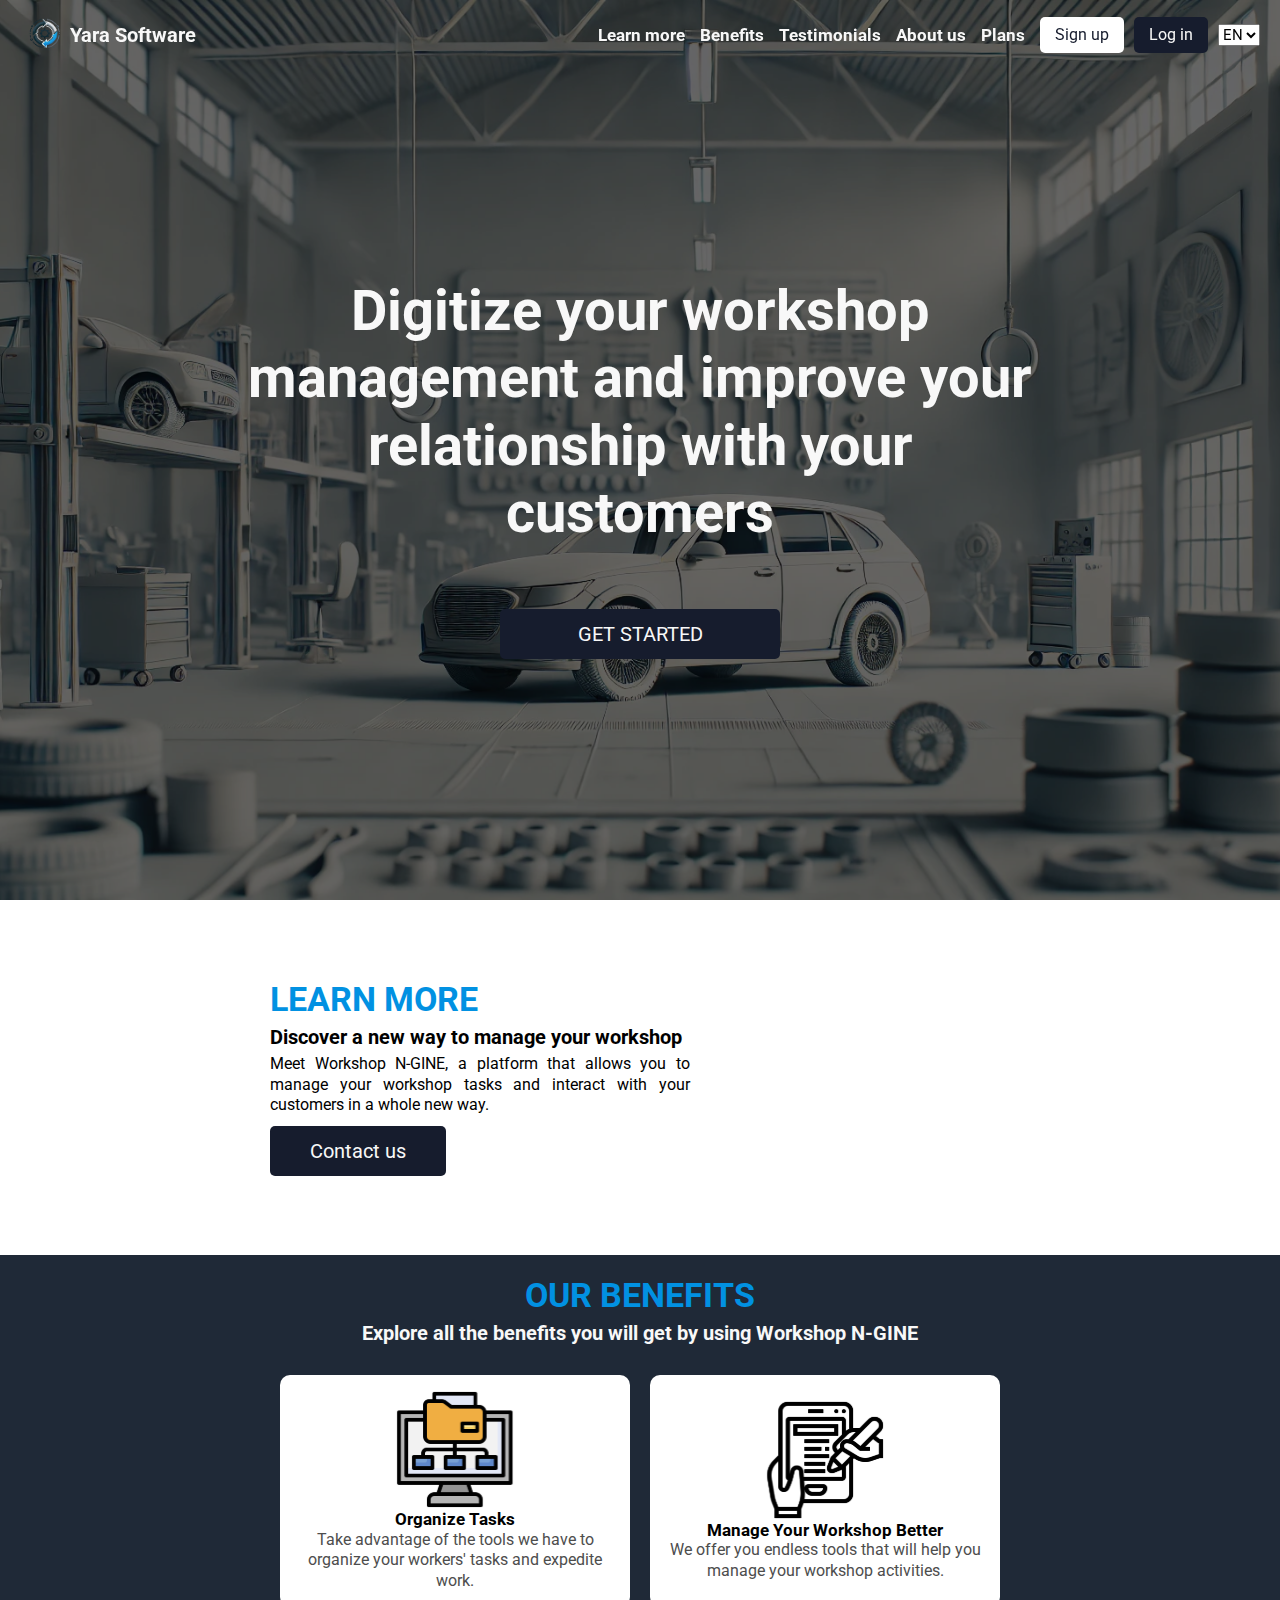
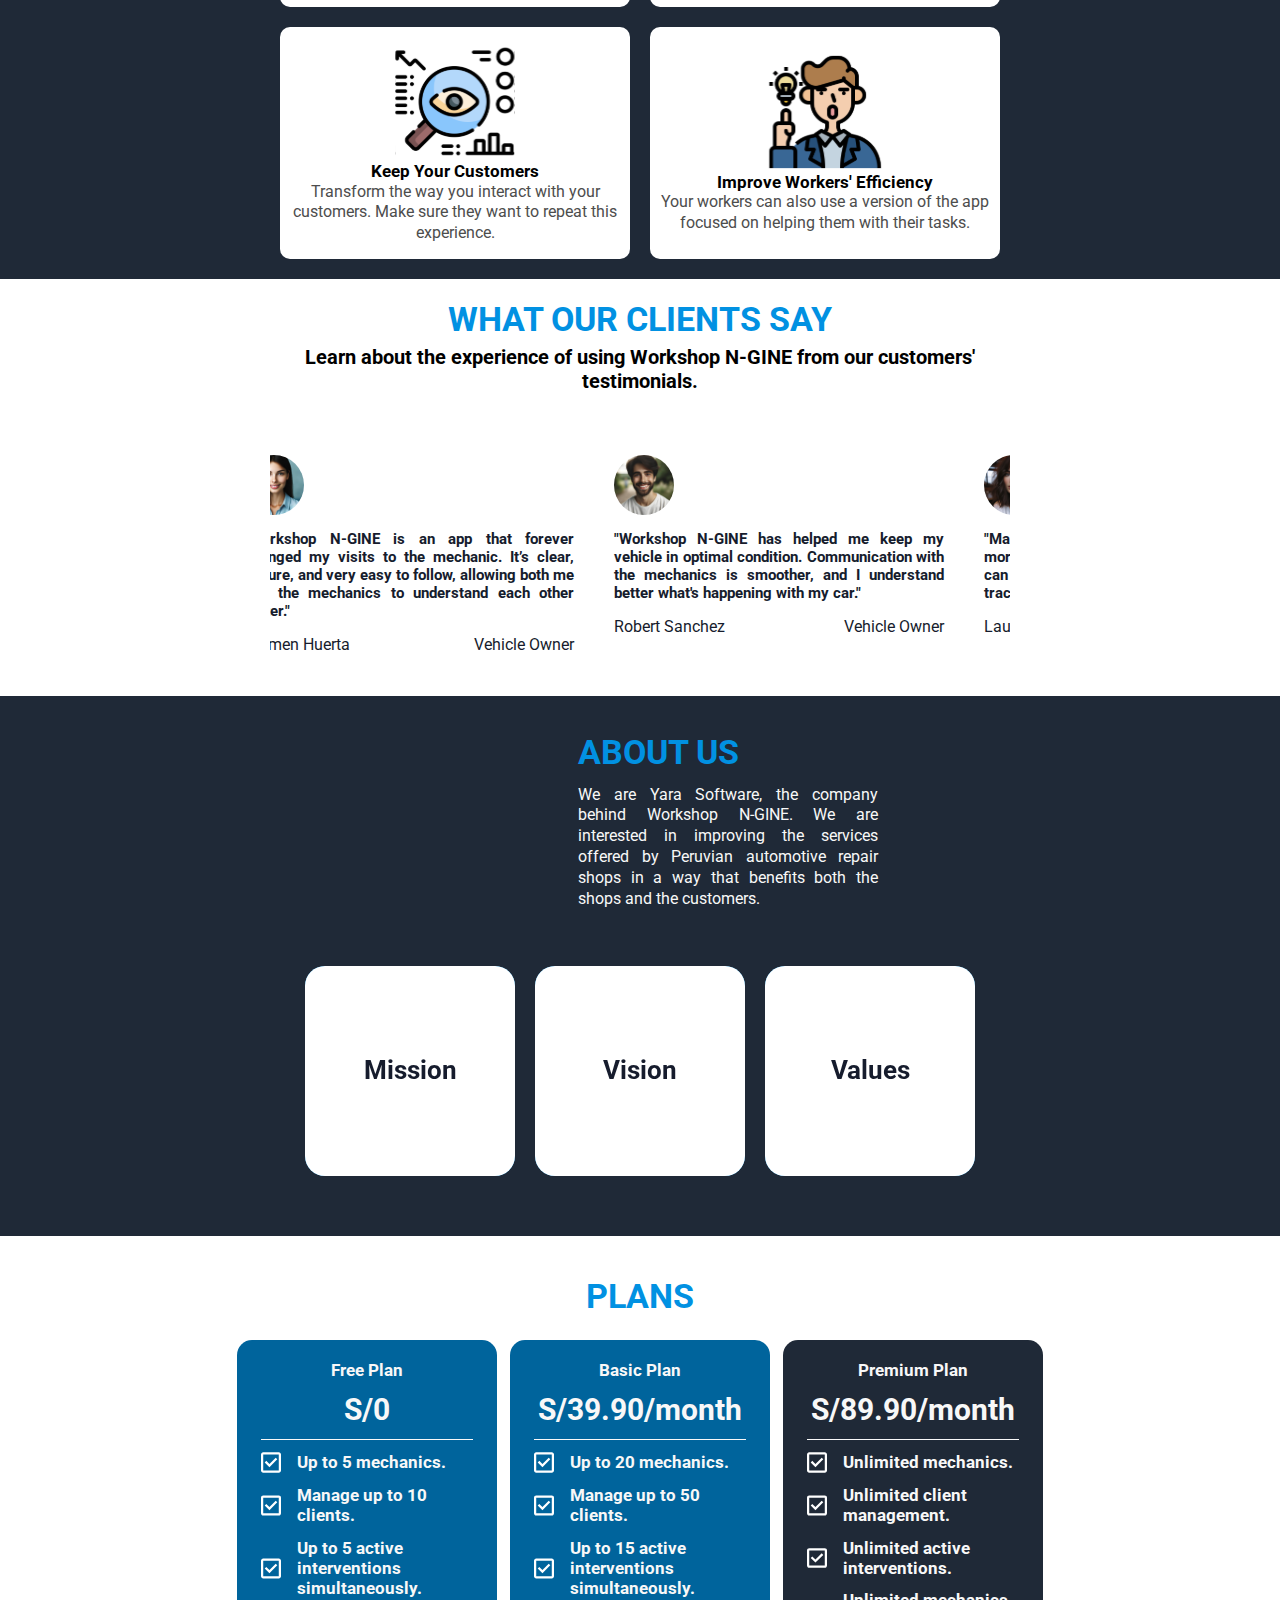
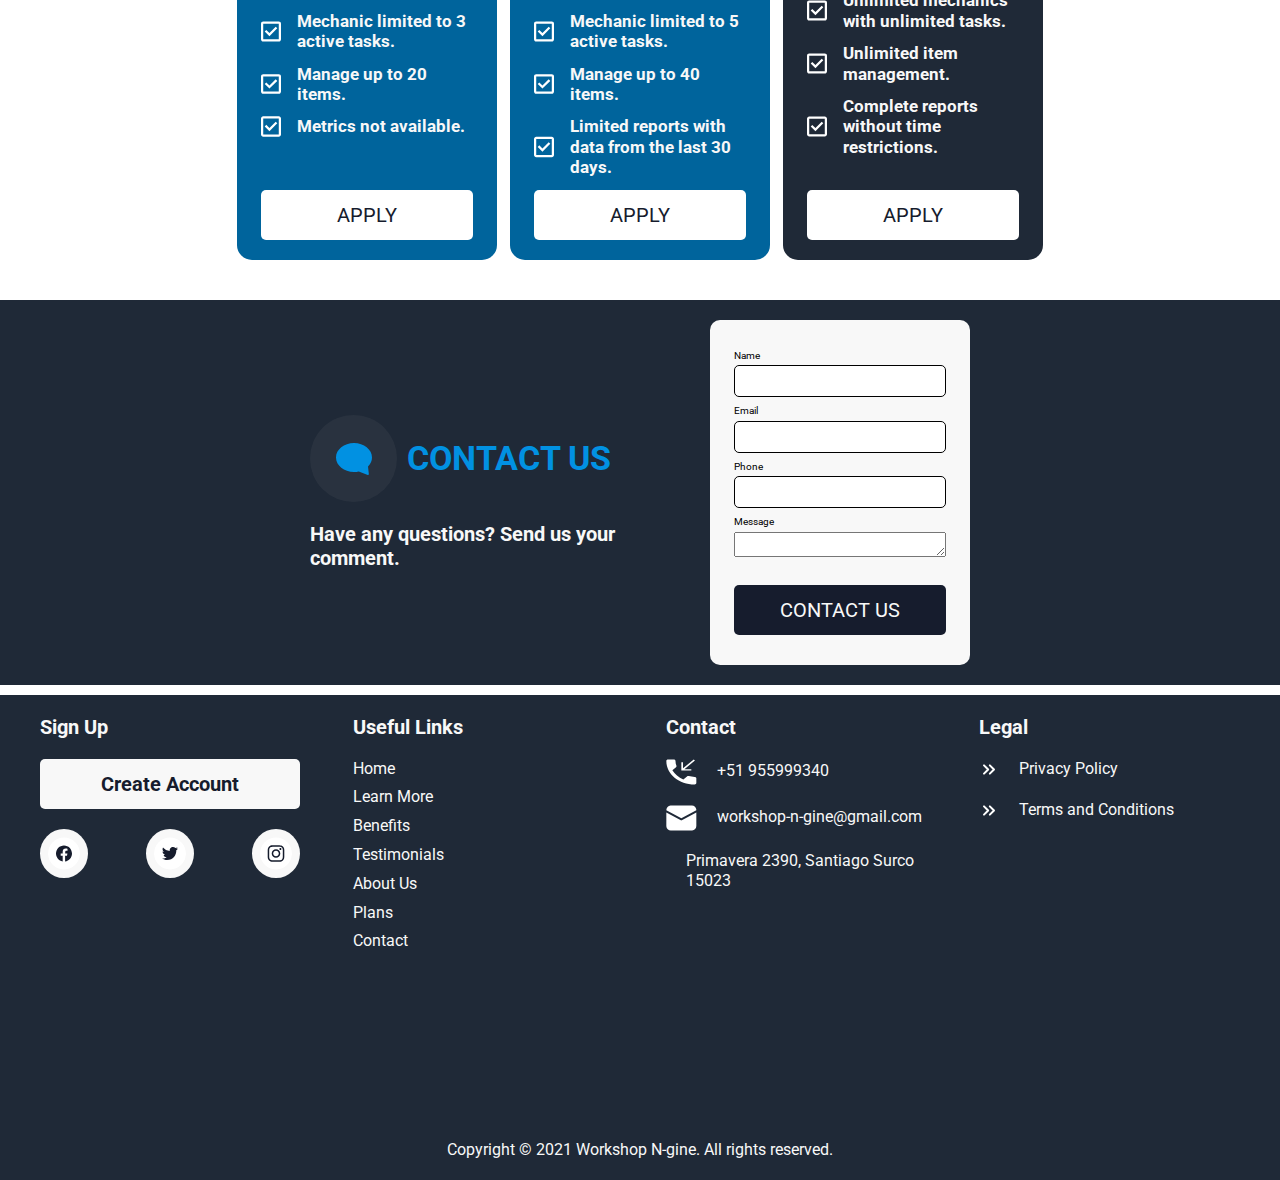
==== commit 265d7597: "feat(videos): embed 'About the Team' and 'About the Product' videos from YouTube" ====
--- a/public/index.html
+++ b/public/index.html
@@ -51,7 +51,7 @@
                 <h2 class="know-more__title">LEARN MORE</h2>
                 <h3 class="know-more__subtitle">Discover a new way to manage your workshop</h3>
             </div>
-            <img class="know-more__img" src="./assets/img/know-more.webp" alt="Illustrative photo learn more">
+            <iframe class="know-more__img" width="560" height="315" src="https://www.youtube.com/embed/5zjb5uaVMX8?si=hGRXRKxIAv9lg_ES" title="YouTube video player" frameborder="0" allow="accelerometer; autoplay; clipboard-write; encrypted-media; gyroscope; picture-in-picture; web-share" referrerpolicy="strict-origin-when-cross-origin" allowfullscreen></iframe>
             <div class="know-more__content">
                 <p class="know-more__info">Meet Workshop N-GINE, a platform that allows you to manage your workshop tasks and interact with your customers in a whole new way.</p>
                 <button class="know-more__button"><a href="#contact-us">Contact us</a></button>
@@ -149,7 +149,7 @@
                     <h2 class="about-us__title">ABOUT US</h2>
                     <h3 class="about-us__info">We are Yara Software, the company behind Workshop N-GINE. We are interested in improving the services offered by Peruvian automotive repair shops in a way that benefits both the shops and the customers.</h3>
                 </div>
-                <img class="about-us__img" src="./assets/img/about-us.webp" alt="Illustrative photo of the Yara Software team">
+                <iframe class="about-us__img" width="560" height="315" src="https://www.youtube.com/embed/tirevMe2LZ8?si=A8QRiRoPspuGB9-H" title="YouTube video player" frameborder="0" allow="accelerometer; autoplay; clipboard-write; encrypted-media; gyroscope; picture-in-picture; web-share" referrerpolicy="strict-origin-when-cross-origin" allowfullscreen></iframe>
                 <div class="about-us__details">
                     <div class="about-us__card">
                         <div class="about-us__front">
